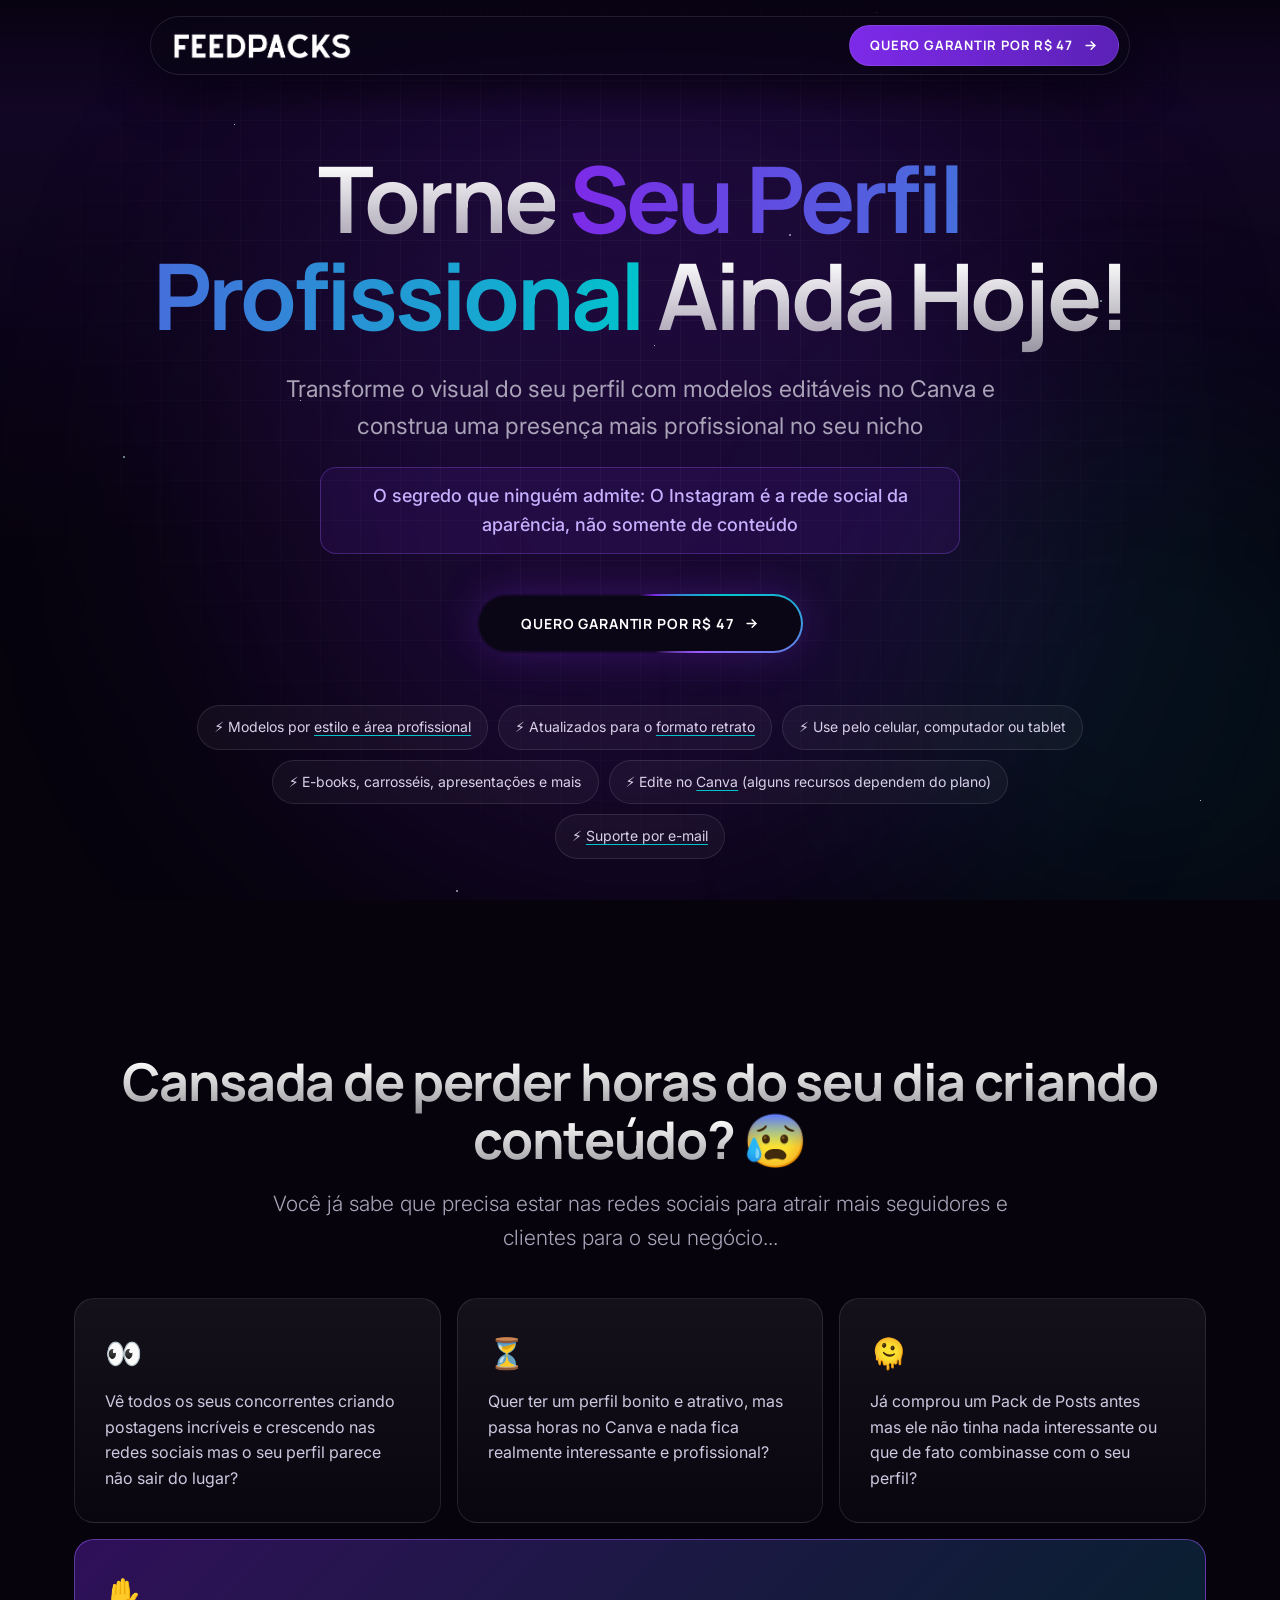
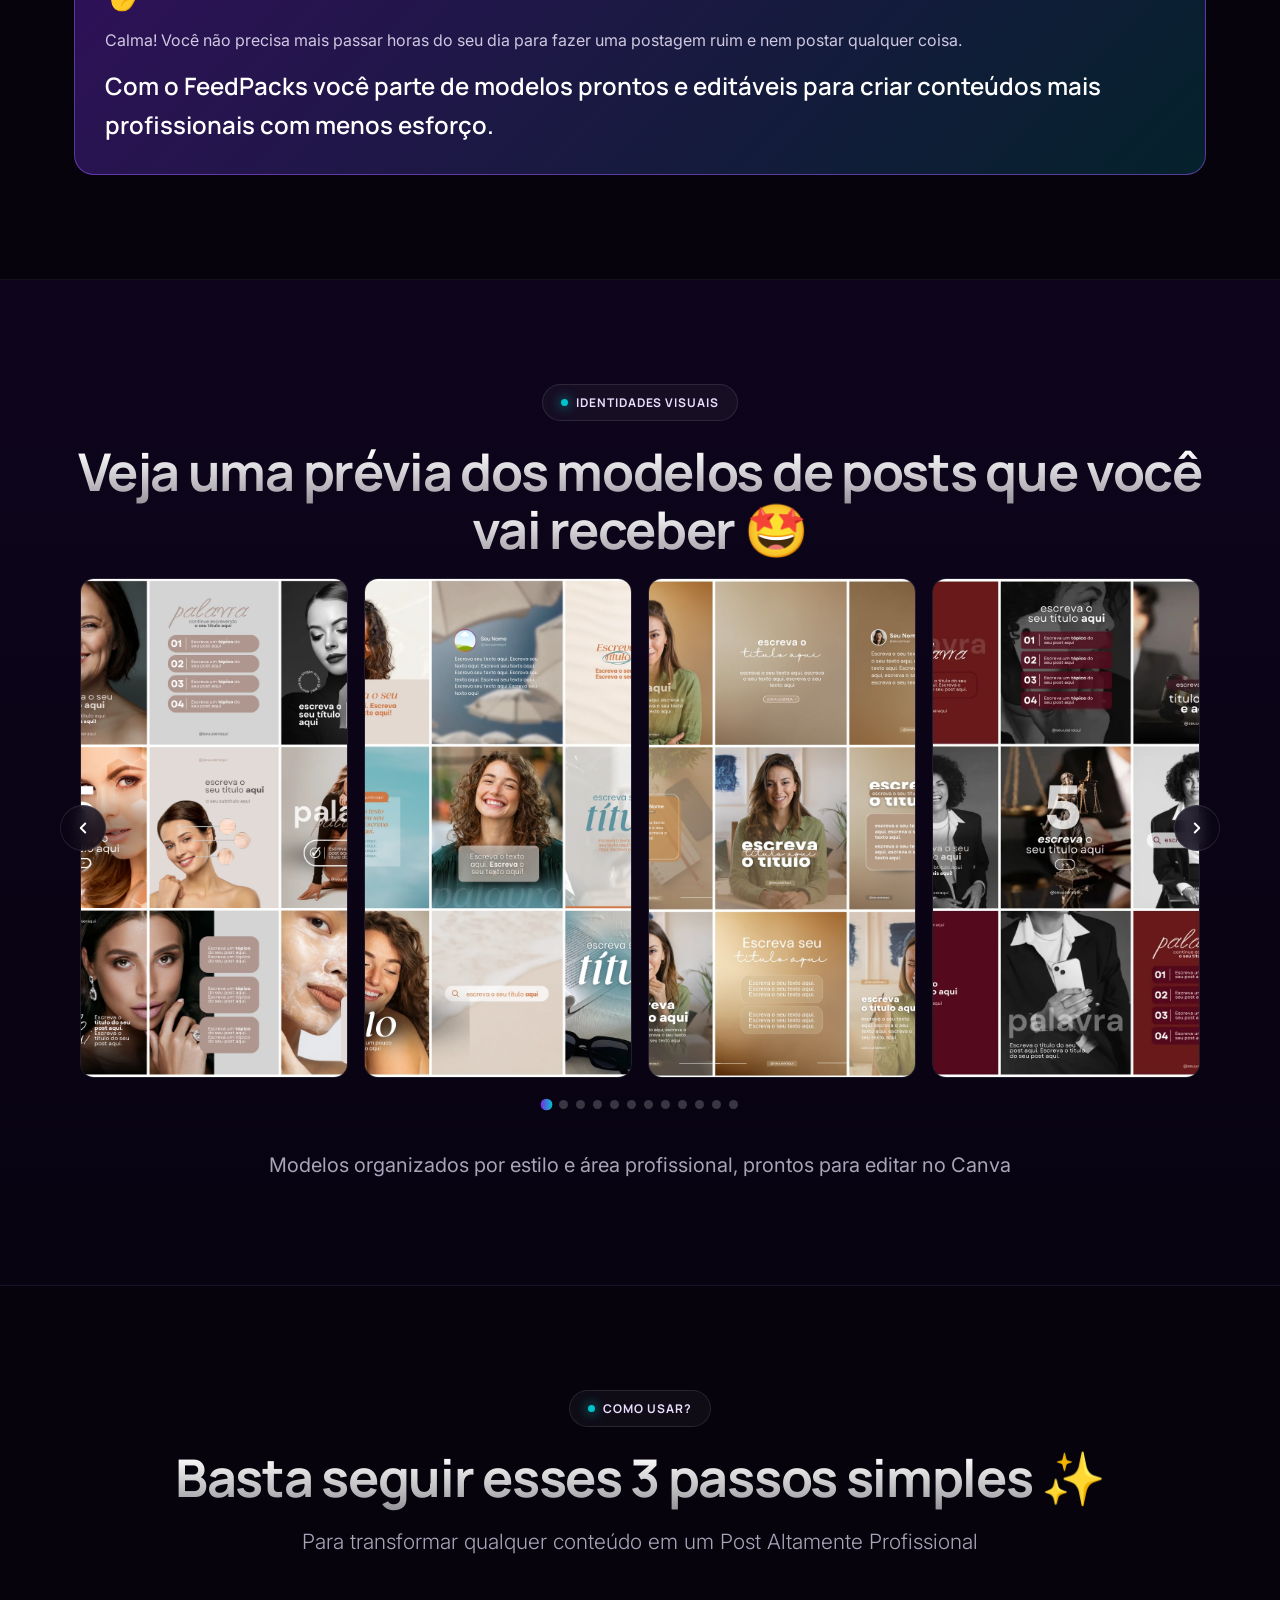
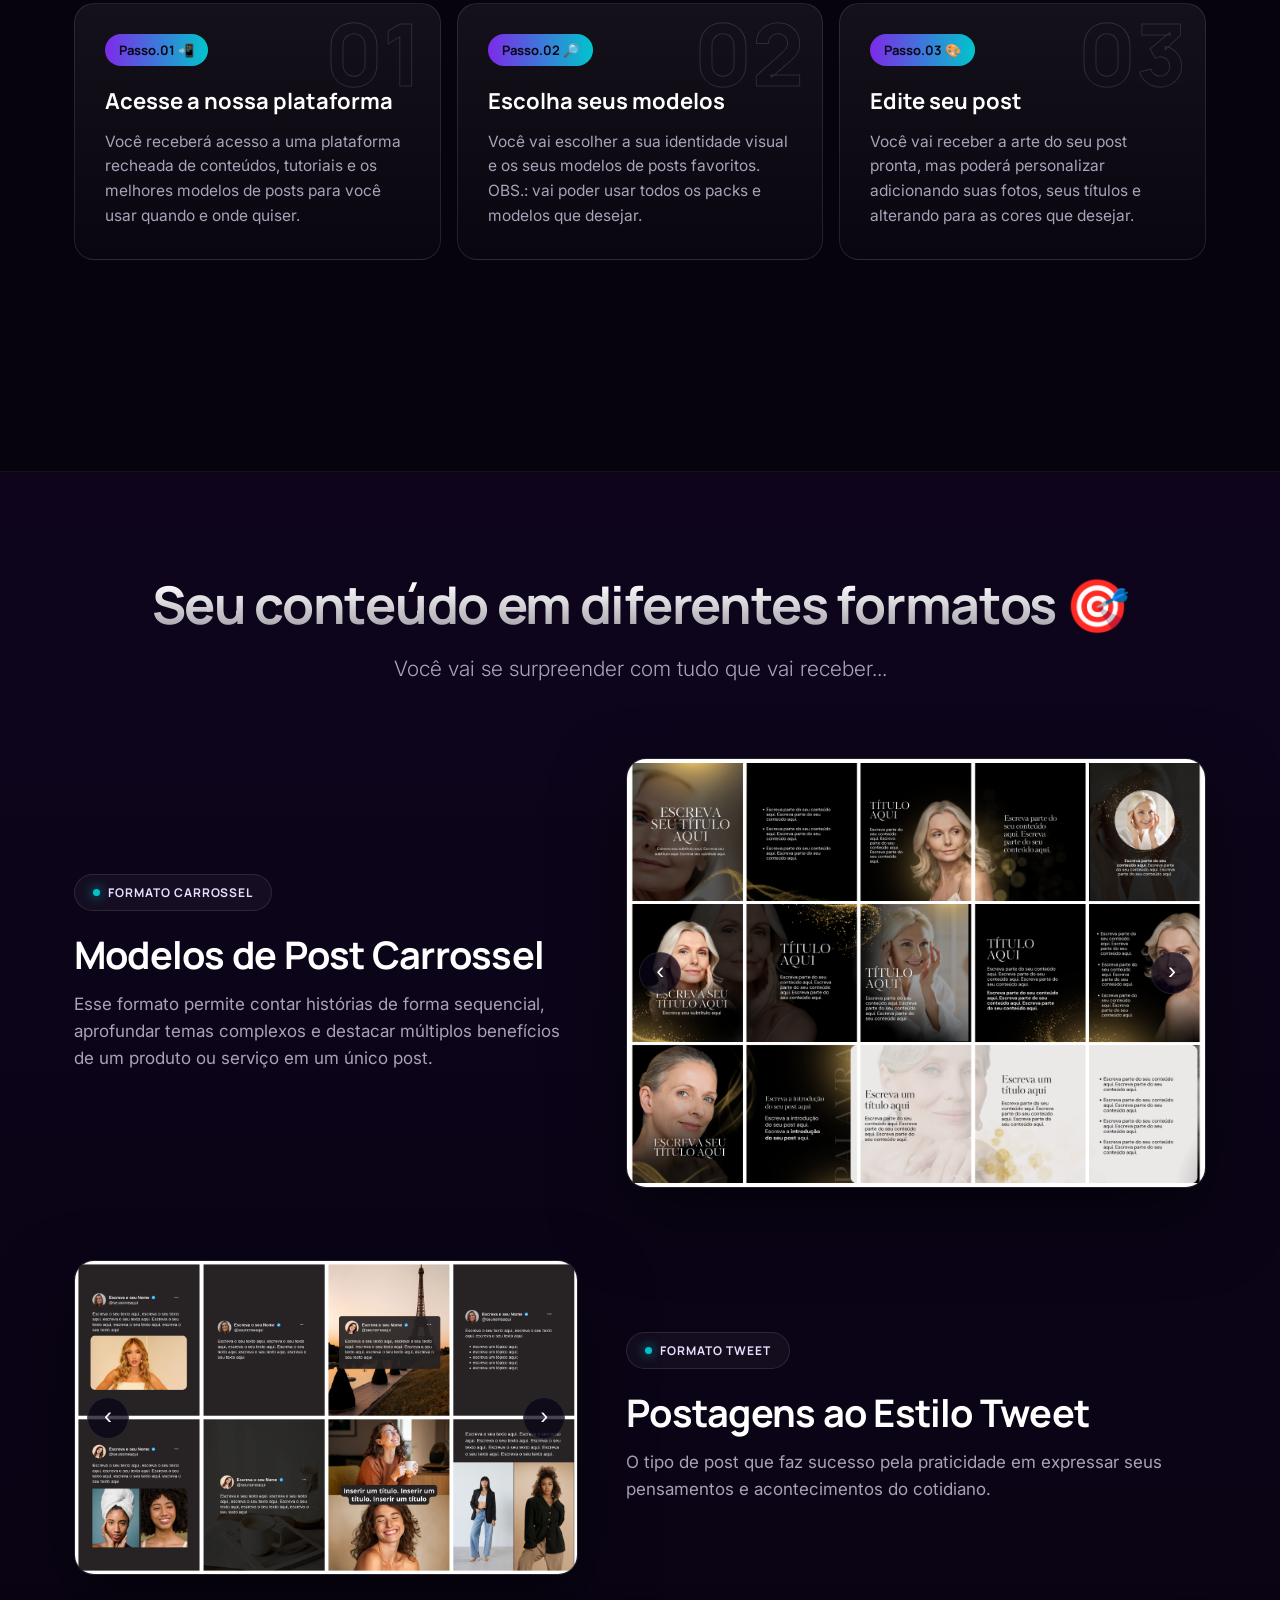
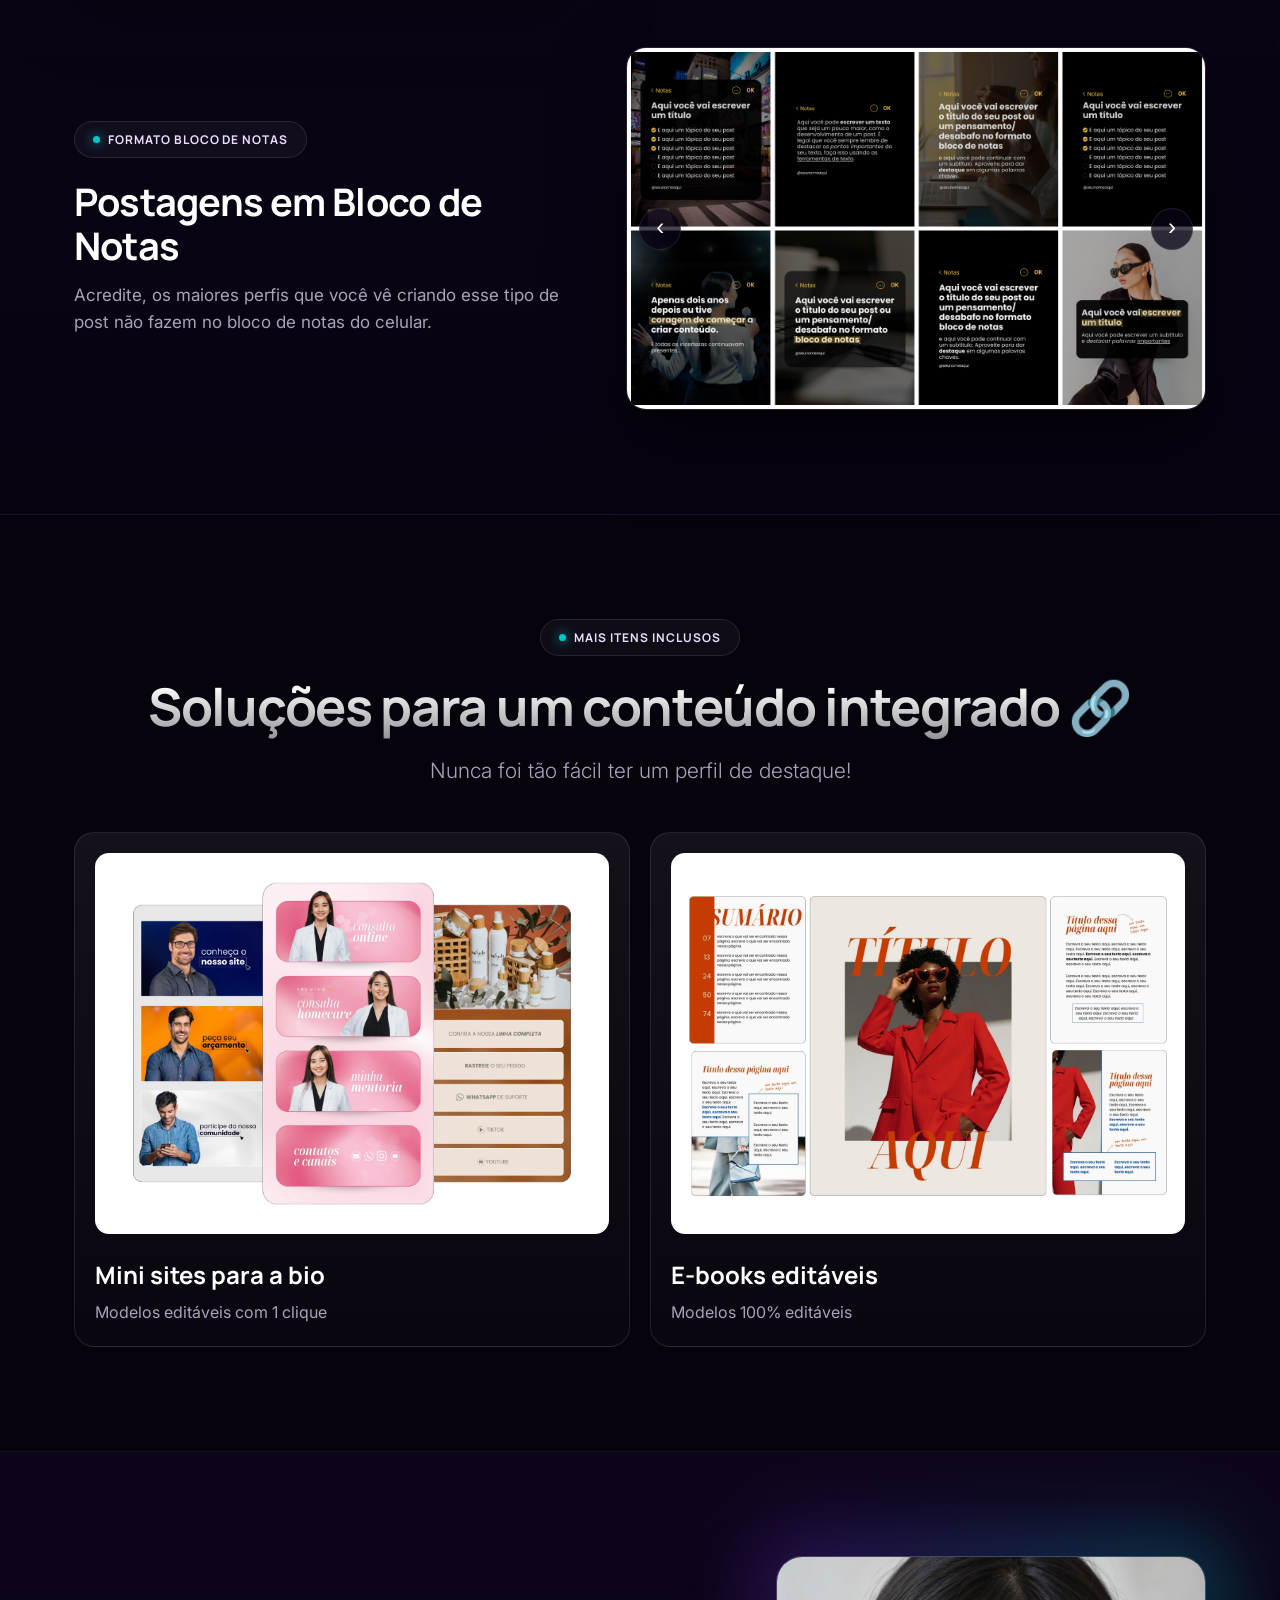
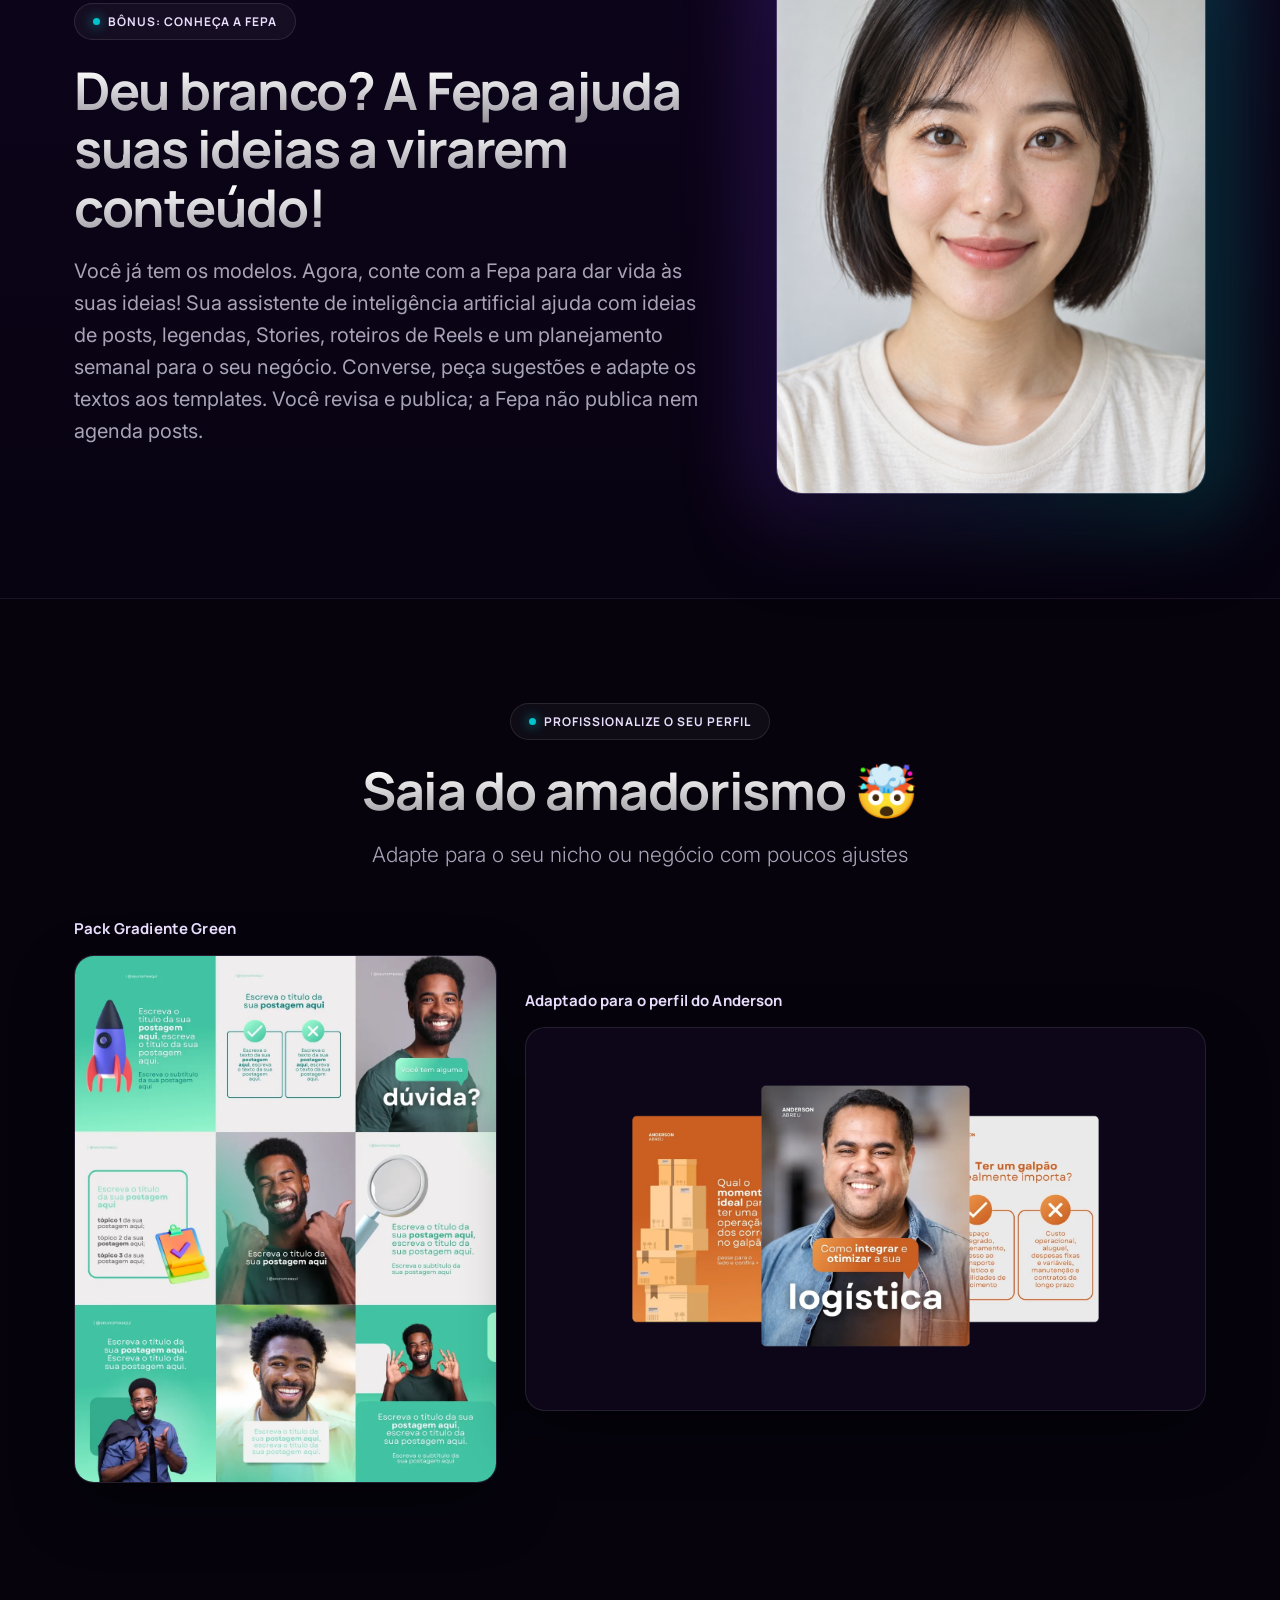
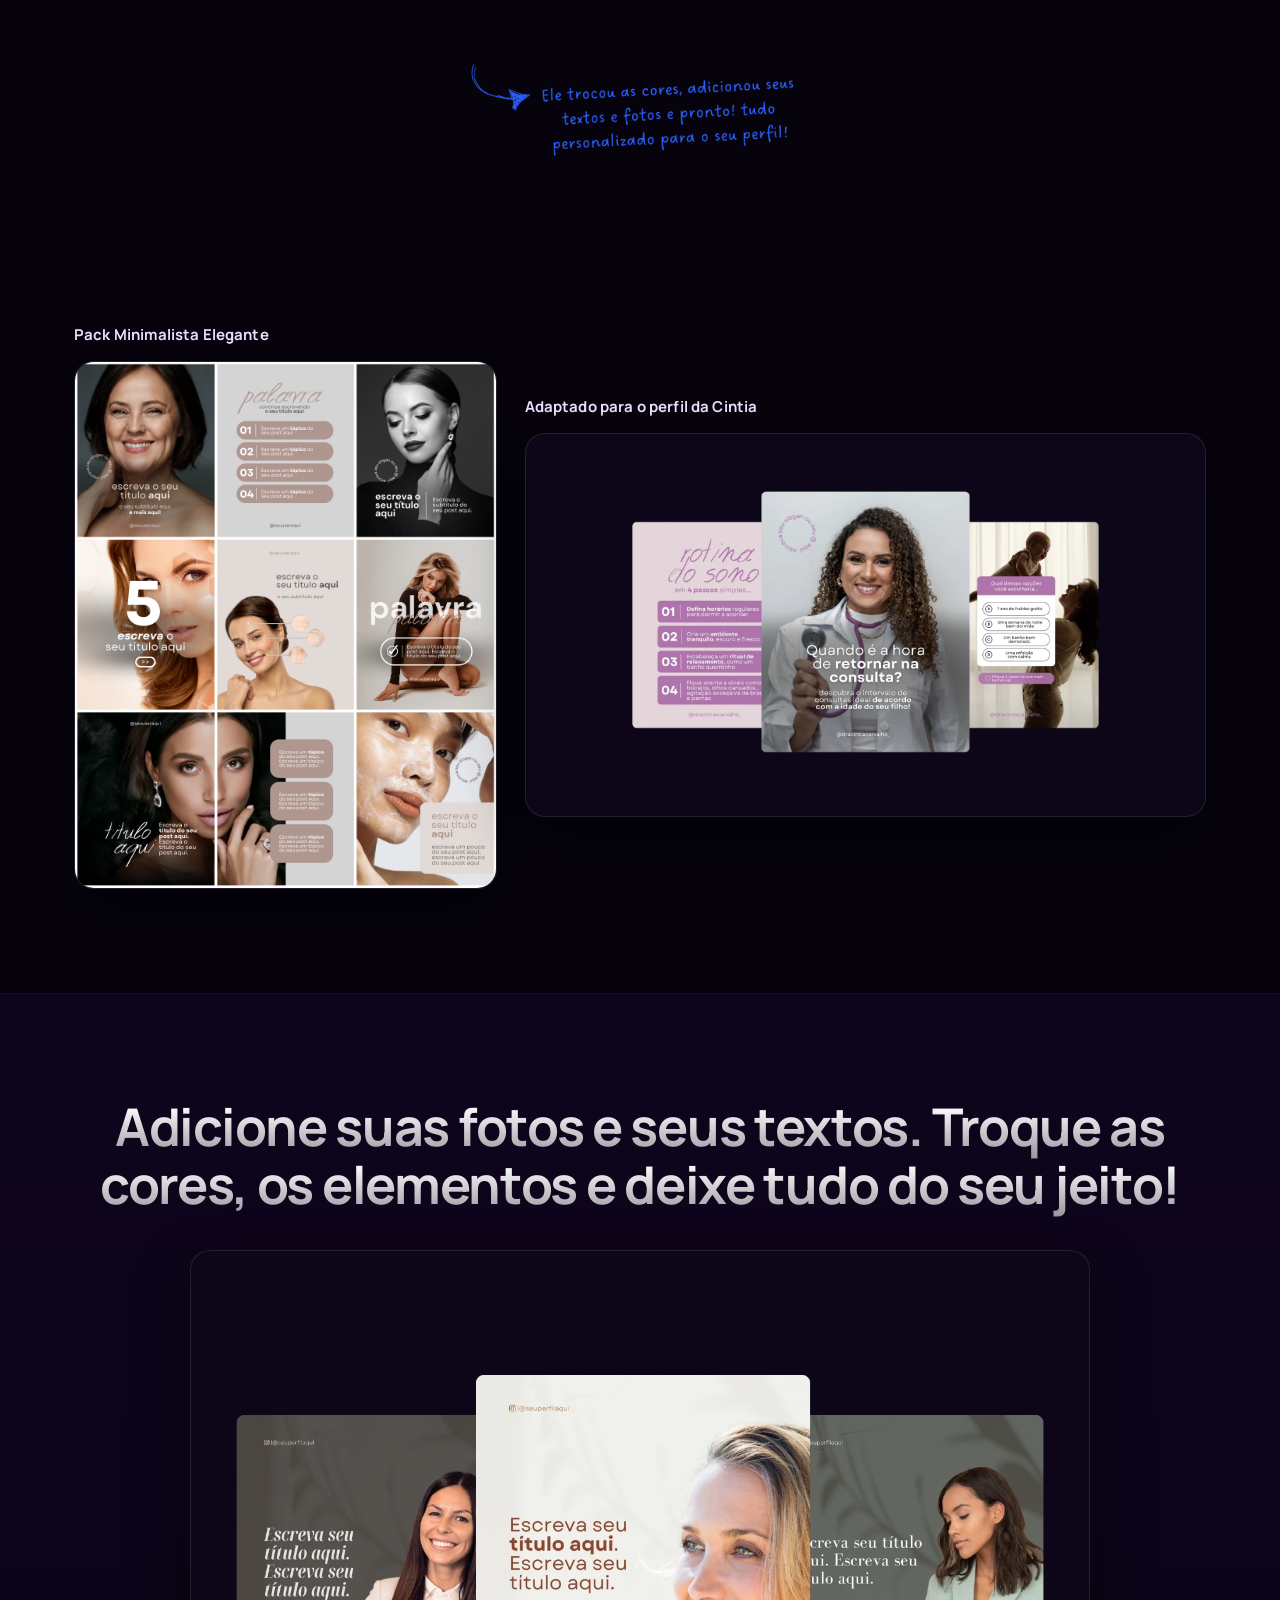
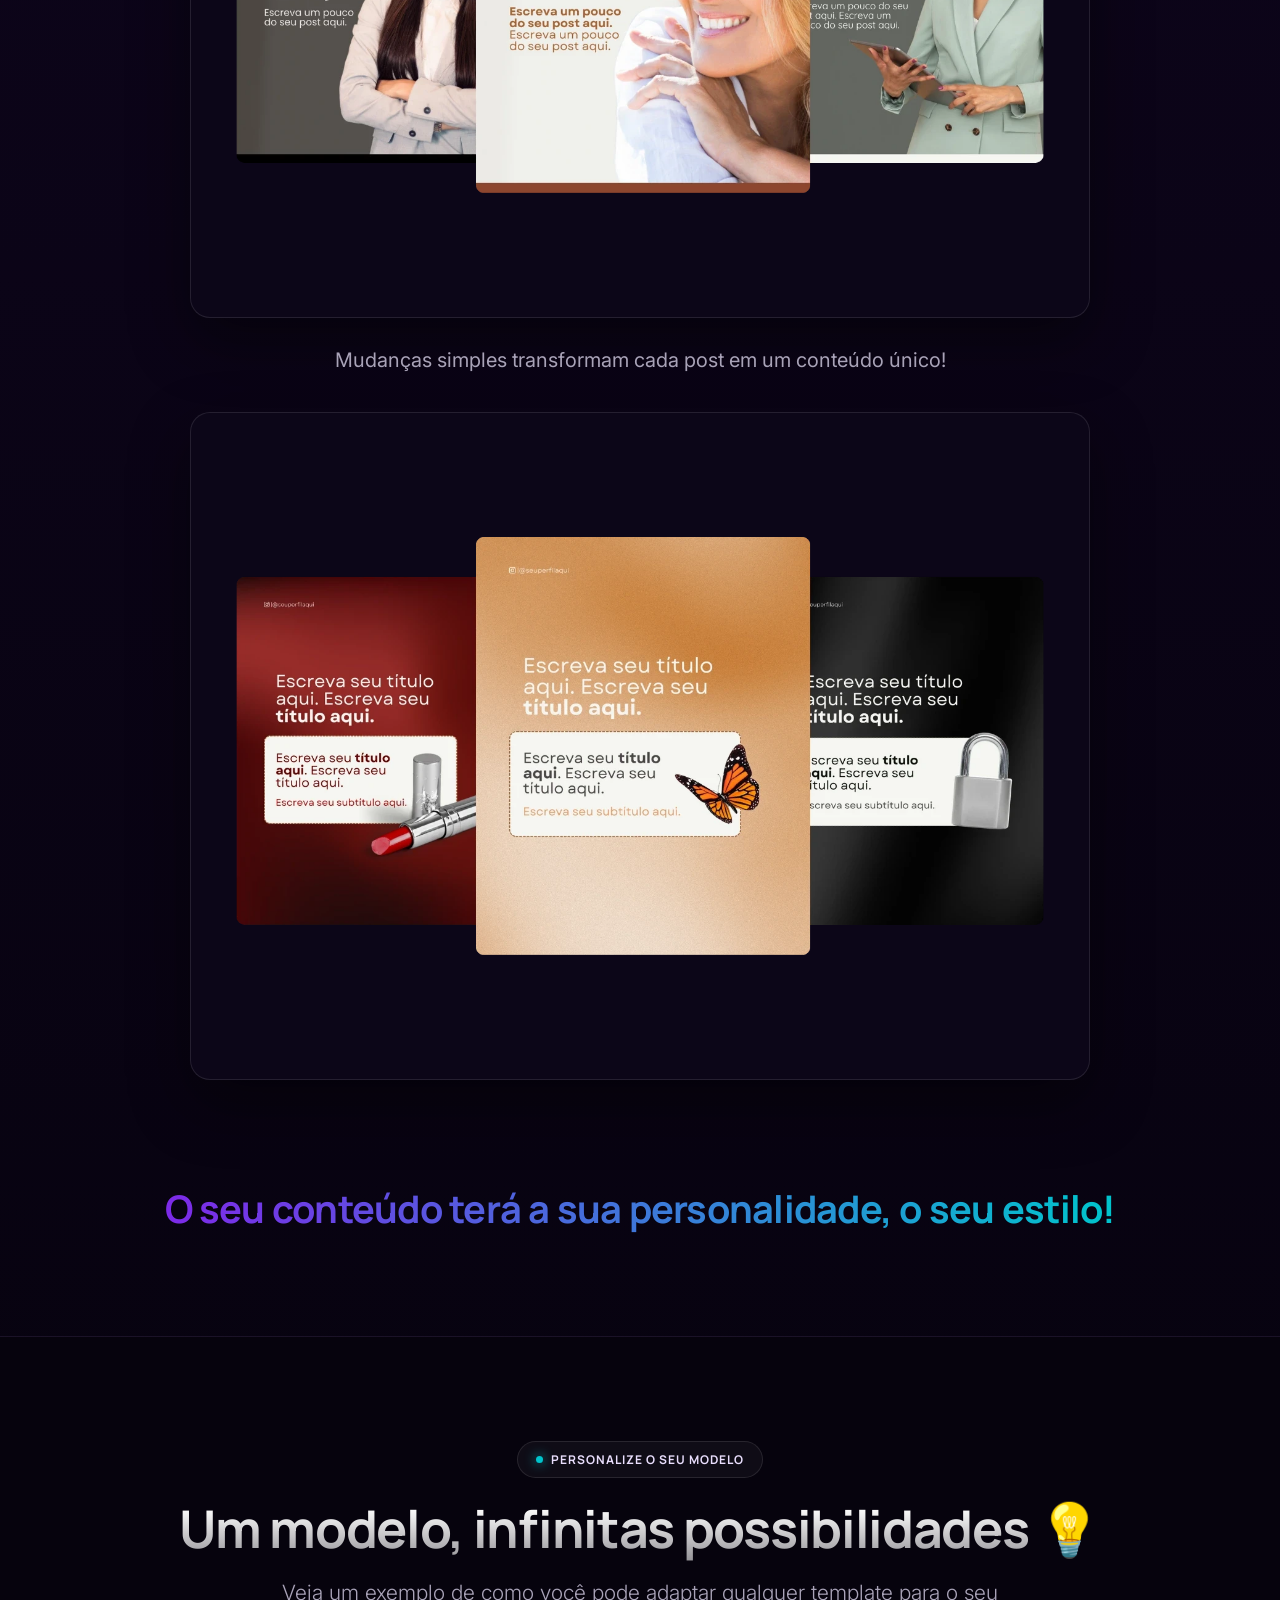
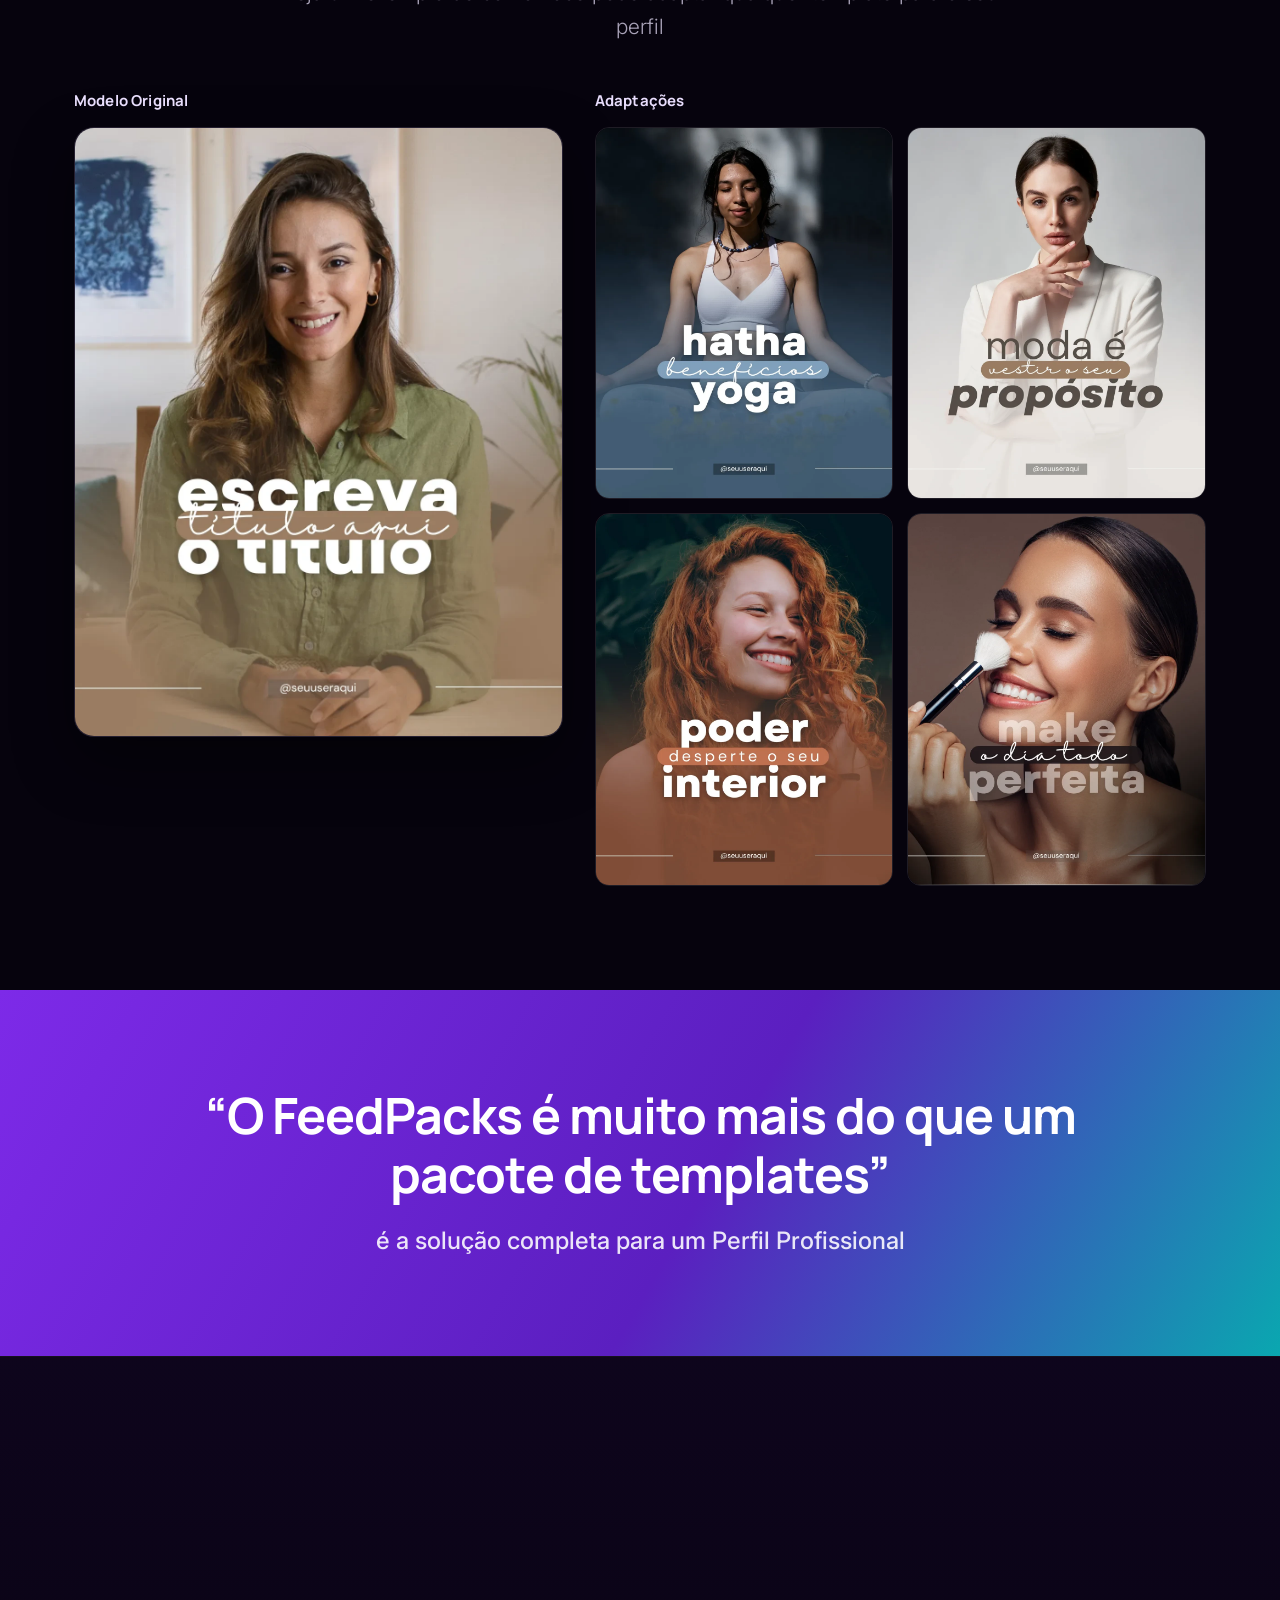
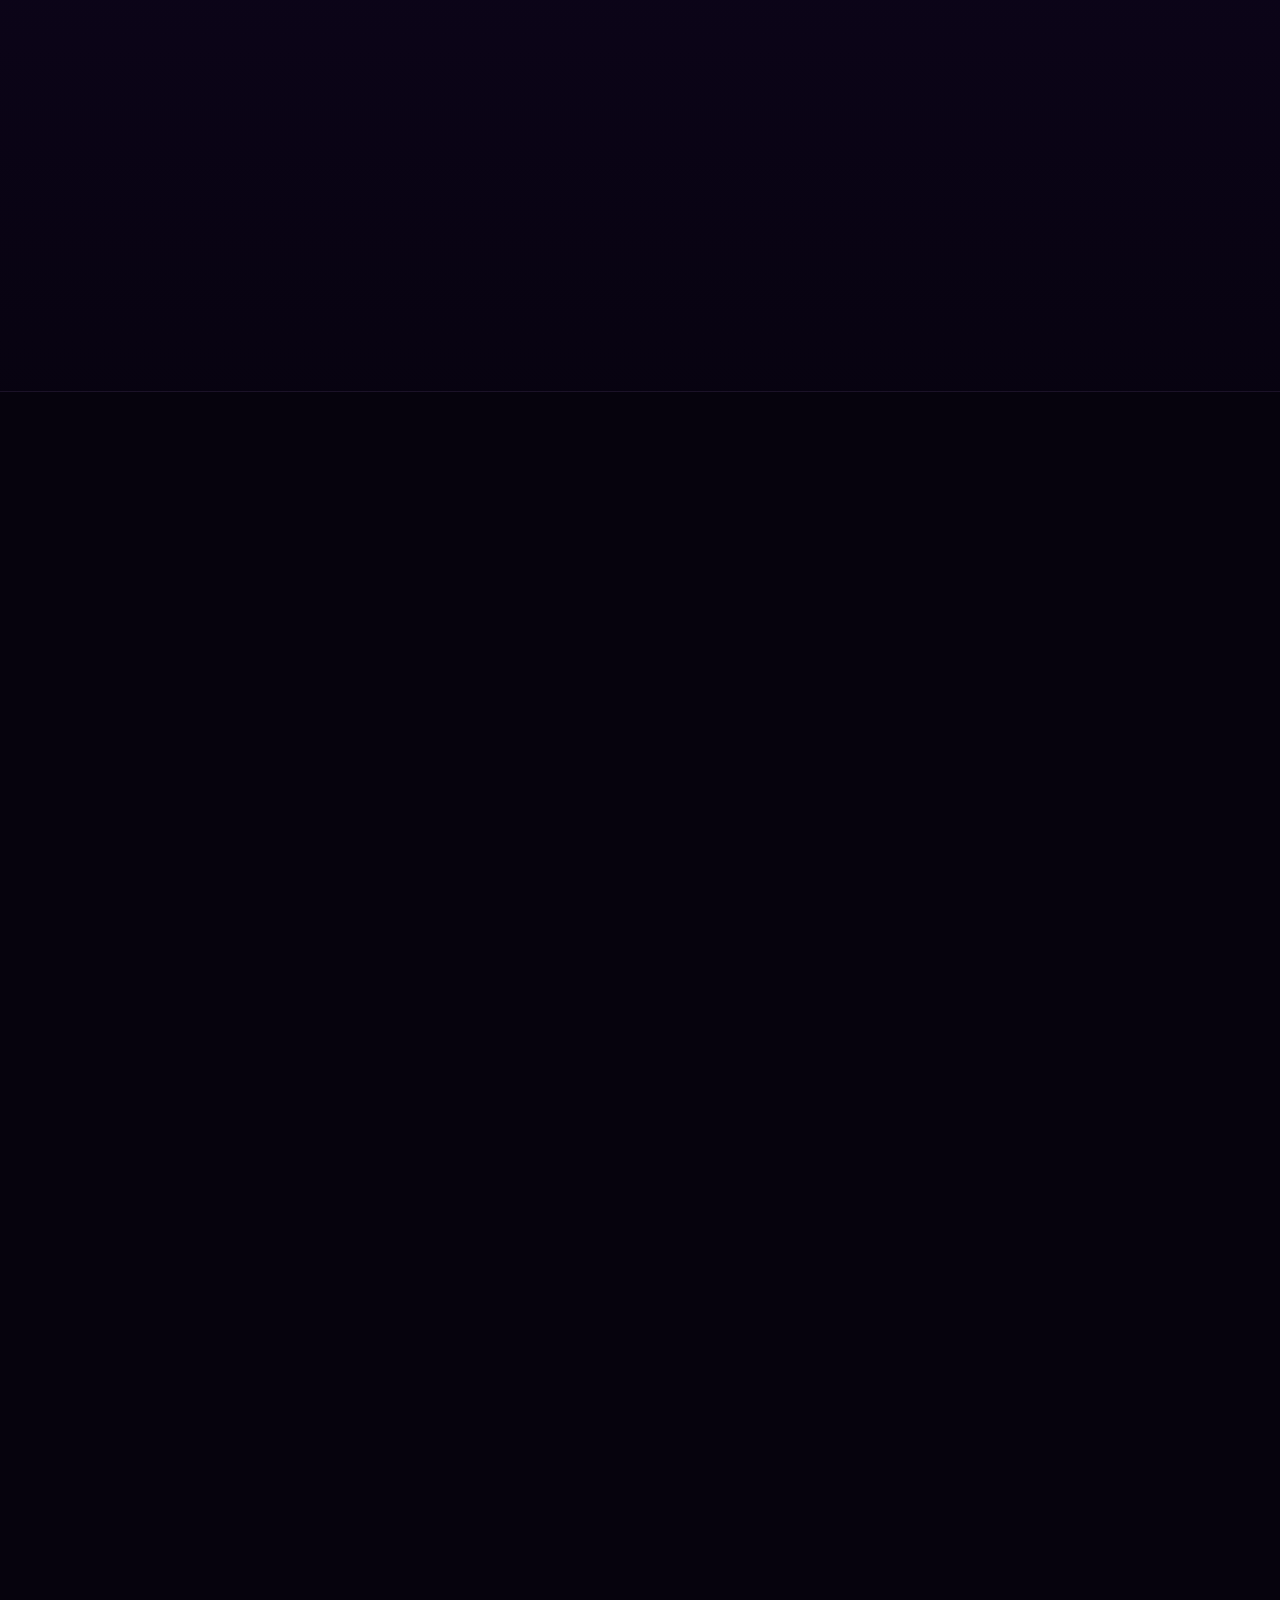
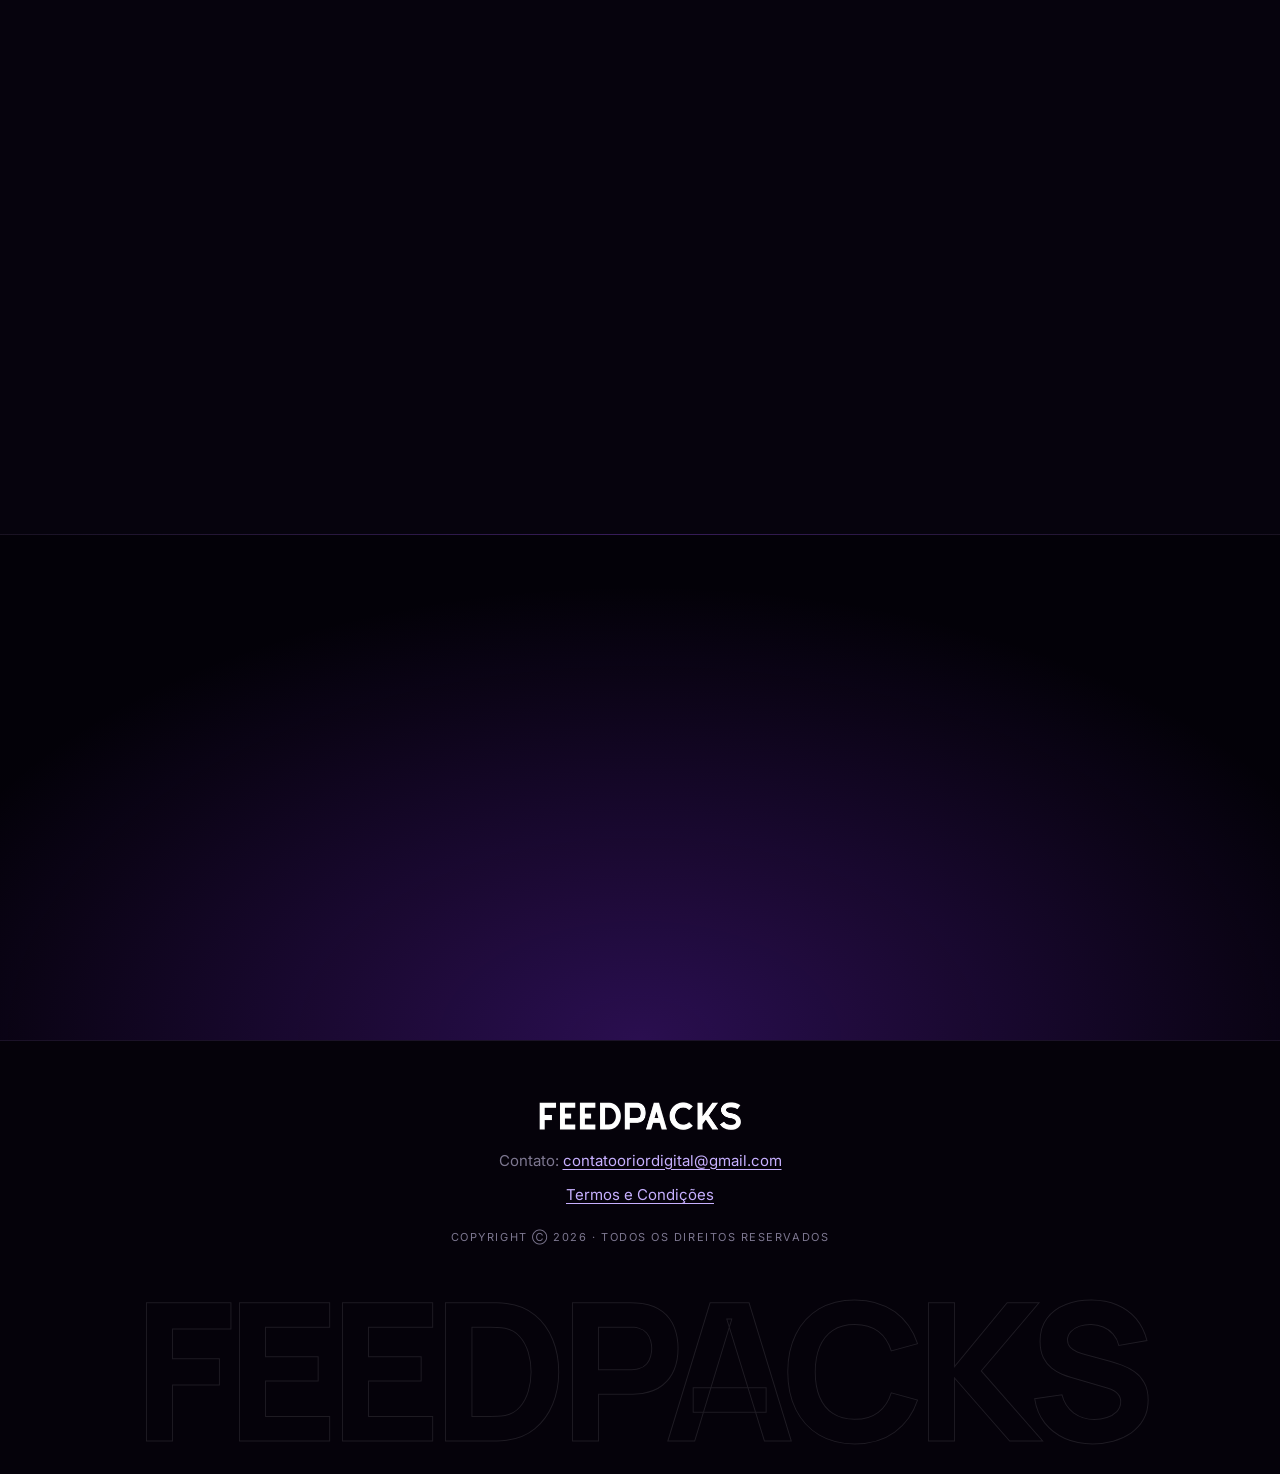
==== v2/index.html @ b0a7451b "Adiciona v2 da pagina de vendas em /v2 (layout violet noir) Co-Authored-By: Claude Sonnet 5.5 <norep" ====
<!DOCTYPE html>
<html lang="pt-BR">
<head>
<meta charset="UTF-8">
<meta name="viewport" content="width=device-width, initial-scale=1">
<title>FeedPacks</title>
<link rel="icon" href="../assets/feedpacks-logo.png">
<link rel="preconnect" href="https://fonts.googleapis.com">
<link rel="preconnect" href="https://fonts.gstatic.com" crossorigin>
<link href="https://fonts.googleapis.com/css2?family=Inter:wght@300;400;500;600&family=Manrope:wght@400;600;700;800&display=swap" rel="stylesheet">
<script>document.documentElement.className+=" js"</script>
<style>:root{--bg:#06030d;--ink:#fff;--mut:#a9a3b8;--mut2:#7d7790;--line:rgba(255,255,255,.1);--card:rgba(255,255,255,.04);--p:#7d2ae8;--p2:#9b5cff;--c:#00c4cc;--grad:linear-gradient(90deg,#7d2ae8,#00c4cc);--r:20px}
*{box-sizing:border-box;margin:0;padding:0}
html{scroll-behavior:smooth;-webkit-text-size-adjust:100%}
body{background:var(--bg);color:var(--ink);font-family:'Inter',system-ui,sans-serif;line-height:1.6;overflow-x:hidden;-webkit-font-smoothing:antialiased}
::selection{background:var(--p);color:#fff}
img{max-width:100%;display:block}
a{color:inherit}
h1,h2,h3,.brand,.eyebrow,.badge,.num,.tag{font-family:'Manrope',sans-serif}
.wrap{max-width:1180px;margin:0 auto;padding:0 24px}
.wrap.narrow{max-width:820px}
.center{text-align:center}

/* fundo */
.bg{position:fixed;inset:0;z-index:0;pointer-events:none;overflow:hidden}
.bg i{position:absolute;display:block}
.bg-grad{inset:0;background:linear-gradient(180deg,#14072b,#06030d 60%)}
.stars{top:0;left:0;width:1px;height:1px;background:transparent;animation:star 60s linear infinite}
.stars.s1{box-shadow:234px 124px #fff,654px 345px #fff,876px 12px #fff,1200px 800px #fff,400px 1500px #fff,1800px 200px #fff,100px 1000px #fff,900px 1900px #fff,500px 600px #fff,1400px 100px #fff,300px 400px #fff,1600px 1200px #fff;opacity:.7}
.stars.s2{width:2px;height:2px;box-shadow:123px 456px #cfe,789px 234px #fff,456px 890px #fff,1100px 300px #cfe,200px 1200px #fff,1500px 500px #fff,600px 1700px #fff,1300px 900px #cfe;animation-duration:90s;opacity:.5}
@keyframes star{to{transform:translateY(-2000px)}}
.glow{border-radius:50%;filter:blur(130px)}
.g1{width:820px;height:820px;left:50%;top:8%;transform:translateX(-50%);background:rgba(125,42,232,.16)}
.g2{width:520px;height:520px;right:-120px;top:48%;background:rgba(0,196,204,.08)}
.grid{inset:0;background-image:linear-gradient(rgba(255,255,255,.03) 1px,transparent 1px),linear-gradient(90deg,rgba(255,255,255,.03) 1px,transparent 1px);background-size:40px 40px;-webkit-mask-image:radial-gradient(circle at 50% 30%,#000 30%,transparent 78%);mask-image:radial-gradient(circle at 50% 30%,#000 30%,transparent 78%)}
main,footer{position:relative;z-index:1}
.top-blur{position:fixed;z-index:40;inset:0 0 auto 0;height:110px;pointer-events:none;background:linear-gradient(to bottom,rgba(6,3,13,.85),transparent)}

/* nav */
.nav-wrap{position:fixed;top:0;left:0;width:100%;z-index:50;padding:16px 16px 0}
.nav{max-width:980px;margin:0 auto;display:flex;align-items:center;justify-content:space-between;gap:12px;background:rgba(10,5,22,.62);-webkit-backdrop-filter:blur(18px);backdrop-filter:blur(18px);border:1px solid var(--line);border-radius:999px;padding:8px 10px 8px 22px;box-shadow:0 20px 50px rgba(0,0,0,.45)}
.brand img{height:26px;width:auto;filter:invert(1);mix-blend-mode:screen}
.nav-btn,.shiny{font:700 13px/1 'Manrope',sans-serif;letter-spacing:.06em;text-transform:uppercase;color:#fff;cursor:pointer;text-decoration:none;display:inline-flex;align-items:center;justify-content:center;gap:10px}
.nav-btn{border:1px solid var(--line);background:linear-gradient(90deg,var(--p),#5b21b6);border-radius:999px;padding:12px 20px;transition:transform .15s,box-shadow .2s}
.nav-btn:hover{box-shadow:0 0 28px rgba(125,42,232,.6)}.nav-btn:active{transform:scale(.97)}
.nav-btn svg,.shiny svg{width:15px;height:15px;transition:transform .2s}
.nav-btn:hover svg,.shiny:hover svg{transform:translateX(3px)}

/* botao com borda girando */
@property --ang{syntax:'<angle>';initial-value:0deg;inherits:false}
@keyframes spin{to{--ang:360deg}}
.shiny{--ang:0deg;position:relative;isolation:isolate;overflow:hidden;padding:20px 42px;border-radius:999px;border:2px solid transparent;background:linear-gradient(#0b0616,#0b0616) padding-box,conic-gradient(from var(--ang),transparent 0%,#7d2ae8 8%,#00c4cc 20%,#9b5cff 32%,transparent 42%,transparent 100%) border-box;animation:spin 2.6s linear infinite;box-shadow:0 0 40px rgba(125,42,232,.28);font-size:14px;transition:box-shadow .2s,transform .15s}
.shiny::before{content:'';position:absolute;inset:0;z-index:-1;background:radial-gradient(circle,#fff .5px,transparent 0);background-size:4px 4px;opacity:.1}
.shiny:hover{box-shadow:0 0 56px rgba(0,196,204,.38)}.shiny:active{transform:scale(.98)}

/* tipografia */
.t-grad{background:linear-gradient(180deg,#fff 20%,rgba(255,255,255,.55));-webkit-background-clip:text;background-clip:text;-webkit-text-fill-color:transparent;color:transparent}
.t-acc{background:var(--grad);-webkit-background-clip:text;background-clip:text;-webkit-text-fill-color:transparent;color:transparent}
.h2{font-size:clamp(30px,4.6vw,52px);font-weight:700;letter-spacing:-.025em;line-height:1.12;margin-bottom:18px}
.sub{font-size:clamp(17px,2vw,21px);color:var(--mut);max-width:760px;margin:0 auto 44px;font-weight:300}
.lead{font-size:clamp(17px,1.9vw,20px);color:var(--mut);max-width:760px}
.center .lead,.lead.center{margin-left:auto;margin-right:auto}
.eyebrow{display:inline-flex;align-items:center;gap:8px;padding:8px 18px;border-radius:999px;background:var(--card);border:1px solid var(--line);color:#e9defd;font-size:12px;font-weight:700;letter-spacing:.08em;text-transform:uppercase;margin-bottom:22px}
.eyebrow::before{content:'';width:7px;height:7px;border-radius:50%;background:var(--c);box-shadow:0 0 12px var(--c)}
.tag{display:inline-block;font-weight:700;font-size:15px;color:#e9defd;margin-bottom:14px;letter-spacing:.01em}

/* secoes */
.sec{padding:104px 0}
.sec.alt{background:linear-gradient(180deg,rgba(125,42,232,.07),rgba(125,42,232,.02));border-block:1px solid rgba(255,255,255,.05)}
.card{border:1px solid var(--line);background:linear-gradient(180deg,rgba(255,255,255,.06),rgba(255,255,255,.015));border-radius:var(--r);padding:30px;transition:border-color .25s,transform .25s}
.card:hover{border-color:rgba(155,92,255,.45)}
.reveal{opacity:1}
.js .reveal{opacity:0;transform:translateY(22px);transition:opacity .8s ease,transform .8s ease}
.js .reveal.in{opacity:1;transform:none}

/* hero */
.hero{min-height:100svh;display:flex;align-items:center;padding:150px 0 90px}
.hero-in{text-align:center}
.hero h1{font-size:clamp(40px,7.4vw,92px);font-weight:700;letter-spacing:-.04em;line-height:1.05;margin-bottom:28px}
.hero .lead{margin:0 auto 22px;font-size:clamp(18px,2.2vw,23px)}
.secret{max-width:640px;margin:0 auto 40px;color:#c7b0ff;font-weight:500;font-size:clamp(15px,1.7vw,18px);padding:14px 22px;border:1px solid rgba(155,92,255,.3);border-radius:16px;background:rgba(125,42,232,.1)}
.chips{list-style:none;display:flex;flex-wrap:wrap;justify-content:center;gap:10px;max-width:900px;margin:52px auto 0}
.chips li{font-size:14px;color:#d9d2ea;border:1px solid var(--line);background:var(--card);border-radius:999px;padding:10px 16px}
.chips u{text-decoration-color:var(--c);text-underline-offset:3px}

/* bento dor */
.bento{display:grid;grid-template-columns:repeat(3,1fr);gap:16px}
.pain .em{font-size:30px;display:block;margin-bottom:12px}
.pain p,.relief p{color:#cfc8e0;font-size:16px}
.relief{grid-column:1/-1;background:linear-gradient(135deg,rgba(125,42,232,.35),rgba(0,196,204,.16));border-color:rgba(155,92,255,.5)}
.relief .em{font-size:30px;display:block;margin-bottom:10px}
.relief .strong{margin-top:14px;color:#fff;font-weight:600;font-size:clamp(18px,2.2vw,24px);font-family:'Manrope',sans-serif}

/* carrossel */
.car{margin:10px 0 40px}
.car-view{position:relative;padding:0 6px}
.car-track{display:flex;gap:16px;overflow-x:auto;scroll-snap-type:x mandatory;scrollbar-width:none;-webkit-overflow-scrolling:touch}
.car-track::-webkit-scrollbar{display:none}
.car-slide{flex:0 0 calc((100% - 48px)/4);scroll-snap-align:start}
.car-slide img{width:100%;aspect-ratio:4/5;object-fit:cover;border-radius:14px;border:1px solid var(--line)}
.car-btn{position:absolute;top:50%;transform:translateY(-50%);width:46px;height:46px;border-radius:50%;border:1px solid var(--line);background:rgba(10,5,22,.8);-webkit-backdrop-filter:blur(8px);backdrop-filter:blur(8px);color:#fff;display:flex;align-items:center;justify-content:center;cursor:pointer;z-index:2;transition:background .2s}
.car-btn:hover{background:var(--p)}
.car-btn svg{width:18px;height:18px}
.car-prev{left:-14px}.car-next{right:-14px}
.car-nav{display:flex;justify-content:center;gap:8px;margin-top:22px;flex-wrap:wrap}
.car-dot{width:9px;height:9px;border-radius:50%;border:0;padding:0;background:rgba(255,255,255,.2);cursor:pointer}
.car-dot.on{background:var(--grad);transform:scale(1.3)}

/* passos */
.steps{display:grid;grid-template-columns:repeat(3,1fr);gap:16px;margin-bottom:48px}
.step{position:relative;overflow:hidden}
.step .num{position:absolute;right:18px;top:6px;font-size:86px;font-weight:800;color:transparent;-webkit-text-stroke:1px rgba(255,255,255,.12);line-height:1}
.badge{display:inline-block;font-size:13px;font-weight:700;color:#0b0616;background:var(--grad);border-radius:999px;padding:6px 14px;margin-bottom:18px}
.step h3{font-size:22px;margin-bottom:10px}
.step p{color:var(--mut);font-size:15.5px}

/* formatos */
.feat{display:grid;grid-template-columns:1fr 1.15fr;gap:48px;align-items:center;margin-top:72px}
.feat.flip .feat-txt{order:2}
.feat h3{font-size:clamp(26px,3.2vw,38px);font-weight:700;letter-spacing:-.02em;margin-bottom:14px;line-height:1.15}
.feat p{color:var(--mut);font-size:17px}
.slider{position:relative;border-radius:var(--r);overflow:hidden;border:1px solid var(--line);background:#0c0618;box-shadow:0 30px 70px rgba(0,0,0,.5)}
.slider img{width:100%;height:auto;transition:opacity .35s}
.s-btn{position:absolute;top:50%;transform:translateY(-50%);width:42px;height:42px;border-radius:50%;border:1px solid var(--line);background:rgba(10,5,22,.75);color:#fff;font-size:24px;line-height:1;cursor:pointer;display:flex;align-items:center;justify-content:center;padding-bottom:3px}
.s-btn:hover{background:var(--p)}
.s-prev{left:12px}.s-next{right:12px}

/* itens inclusos */
.duo{display:grid;grid-template-columns:1fr 1fr;gap:20px}
.media{padding:20px}
.m-img{border-radius:14px;overflow:hidden;background:#0c0618;margin-bottom:22px}
.m-img img{width:100%;height:auto}
.media h3{font-size:24px;margin-bottom:6px}
.media p{color:var(--mut)}

/* fepa */
.fepa{display:grid;grid-template-columns:1.2fr .8fr;gap:56px;align-items:center}
.fepa .lead{margin-top:6px}
.fepa-img{position:relative}
.fepa-img::before{content:'';position:absolute;inset:-18px;border-radius:30px;background:var(--grad);opacity:.35;filter:blur(40px)}
.fepa-img img{position:relative;border-radius:26px;border:1px solid rgba(255,255,255,.18);width:100%;aspect-ratio:4/5;object-fit:cover;box-shadow:0 30px 80px rgba(0,0,0,.55)}

/* profissionalize / personalizacao */
.frame{border-radius:var(--r);overflow:hidden;border:1px solid var(--line);background:#0c0618;box-shadow:0 24px 60px rgba(0,0,0,.45)}
.frame img{width:100%;height:auto}
.pair{display:grid;grid-template-columns:.62fr 1fr;gap:28px;align-items:center}
.note{max-width:760px;margin:6px auto}
.note img{width:100%}
.big{max-width:900px;margin:36px auto 26px}
.punch{font:700 clamp(24px,3.4vw,38px)/1.2 'Manrope',sans-serif;margin-top:48px;letter-spacing:-.02em}
.orig{display:grid;grid-template-columns:1fr 1.25fr;gap:32px;align-items:start}
.adapt{display:grid;grid-template-columns:1fr 1fr;gap:14px}
.adapt img{width:100%;height:auto;border-radius:14px;border:1px solid var(--line)}

/* frase */
.quote{padding:96px 0;background:linear-gradient(120deg,#7d2ae8,#5b1fc0 55%,#0aa7b0);text-align:center;position:relative;z-index:1}
.quote h3{font:700 clamp(26px,4.4vw,50px)/1.18 'Manrope',sans-serif;letter-spacing:-.02em;max-width:900px;margin:0 auto 18px}
.quote p{font-size:clamp(18px,2.2vw,24px);color:rgba(255,255,255,.88);font-weight:500}

/* depoimentos */
.deps{display:grid;grid-template-columns:repeat(3,1fr);gap:20px;align-items:start}
.deps img{width:100%;height:auto;border-radius:18px;border:1px solid var(--line);box-shadow:0 20px 50px rgba(0,0,0,.45)}

/* oferta */
.price-card{position:relative;max-width:980px;margin:0 auto;display:grid;grid-template-columns:1.15fr .85fr;gap:0;border-radius:26px;border:1px solid rgba(155,92,255,.55);background:linear-gradient(180deg,rgba(125,42,232,.16),rgba(10,5,22,.8));box-shadow:0 0 70px rgba(125,42,232,.22);overflow:hidden}
.pc-title{grid-column:1;font-size:clamp(20px,2.2vw,26px);padding:34px 40px 0;font-weight:700}
.list{list-style:none;padding:26px 40px 38px}
.list li{display:flex;gap:14px;align-items:flex-start;color:#e4ddf3;margin-bottom:14px;font-size:16.5px;line-height:1.45}
.list svg,.mini svg{flex:0 0 22px;width:22px;height:22px;color:var(--c);margin-top:1px}
.price{grid-column:2;grid-row:1/3;padding:36px 36px 40px;text-align:center;border-left:1px solid var(--line);background:rgba(0,0,0,.28);display:flex;flex-direction:column;align-items:center;justify-content:center}
.from{font-size:20px;color:var(--mut)}.from s{color:#ff8fa3;text-decoration-thickness:2px}
.now{font:800 clamp(52px,7vw,76px)/1.05 'Manrope',sans-serif;margin:8px 0 26px;background:var(--grad);-webkit-background-clip:text;background-clip:text;-webkit-text-fill-color:transparent;color:transparent;letter-spacing:-.03em}
.price .shiny{padding:18px 26px;font-size:13px;text-align:center;line-height:1.25}
.mini{list-style:none;margin-top:26px;display:flex;flex-direction:column;gap:10px;align-items:flex-start}
.mini li{display:flex;gap:10px;align-items:center;color:#d9d2ea;font-size:15px}

/* faq */
.faq{display:flex;flex-direction:column;gap:12px}
.faq details{border:1px solid var(--line);border-radius:16px;background:var(--card);transition:border-color .2s}
.faq details[open]{border-color:rgba(155,92,255,.55);background:rgba(125,42,232,.08)}
.faq summary{list-style:none;cursor:pointer;display:flex;justify-content:space-between;align-items:center;gap:16px;padding:20px 24px;font-weight:600;font-size:17px}
.faq summary::-webkit-details-marker{display:none}
.faq summary svg{flex:0 0 20px;width:20px;height:20px;color:var(--c);transition:transform .25s}
.faq details[open] summary svg{transform:rotate(45deg)}
.faq details p{padding:0 24px 22px;color:var(--mut);font-size:16px}

/* final */
.final{padding:120px 0;text-align:center;background:radial-gradient(60% 90% at 50% 100%,rgba(125,42,232,.32),transparent),rgba(0,0,0,.35);border-top:1px solid rgba(255,255,255,.06);position:relative;z-index:1}
.final .h2{font-size:clamp(34px,6vw,68px)}

/* rodape */
.foot{border-top:1px solid #1b1228;background:#05020a;padding:60px 0 0;overflow:hidden;text-align:center}
.foot-in p{color:var(--mut2);font-size:15px;margin-top:10px}
.foot-in a{color:#c7b0ff;text-underline-offset:3px}
.brand-f{height:30px;margin:0 auto 18px;filter:invert(1);mix-blend-mode:screen}
.copy{font-size:11px!important;letter-spacing:.14em;text-transform:uppercase;margin-top:22px!important}
.giant{font:800 clamp(60px,15vw,210px)/1 'Manrope',sans-serif;letter-spacing:-.05em;color:transparent;-webkit-text-stroke:1px rgba(255,255,255,.1);margin-top:26px;white-space:nowrap;user-select:none;padding-bottom:10px}

/* responsivo */
@media(max-width:960px){
  .bento,.steps,.deps{grid-template-columns:1fr}
  .feat,.feat.flip,.fepa,.pair,.orig,.duo,.price-card{grid-template-columns:1fr}
  .feat.flip .feat-txt{order:0}
  .feat{gap:26px;margin-top:56px}
  .fepa{gap:40px}.fepa-img{max-width:380px;margin:0 auto}
  .price{grid-column:1;grid-row:auto;border-left:0;border-top:1px solid var(--line)}
  .pair{gap:22px}.pair-a{max-width:340px}
  .deps{max-width:520px;margin:0 auto}
  .car-slide{flex:0 0 calc((100% - 16px)/2)}
}
@media(max-width:640px){
  .sec{padding:72px 0}.wrap{padding:0 20px}
  .nav{padding:7px 8px 7px 16px}.brand img{height:22px}
  .nav-btn{padding:11px 14px;font-size:11px}.nav-btn svg{display:none}
  .hero{padding:120px 0 70px;min-height:0}
  .shiny{padding:18px 26px;font-size:13px}
  .car-slide{flex:0 0 100%}.car-track{gap:0}
  .car-prev{left:8px}.car-next{right:8px}.car-nav{display:none}
  .pc-title{padding:28px 24px 0}.list{padding:22px 24px 30px}.price{padding:30px 24px 34px}
  .step .num{font-size:70px}
}
@media(prefers-reduced-motion:reduce){*{animation:none!important;transition:none!important}.js .reveal{opacity:1;transform:none}}
</style>
<script>/*lp-pixel*/
(function(){var PIXEL_ID='1771306594128256';window.__lpPixel=PIXEL_ID;if(!PIXEL_ID)return;
!function(f,b,e,v,n,t,s){if(f.fbq)return;n=f.fbq=function(){n.callMethod?n.callMethod.apply(n,arguments):n.queue.push(arguments)};if(!f._fbq)f._fbq=n;n.push=n;n.loaded=!0;n.version='2.0';n.queue=[];t=b.createElement(e);t.async=!0;t.src=v;s=b.getElementsByTagName(e)[0];s.parentNode.insertBefore(t,s)}(window,document,'script','https://connect.facebook.net/en_US/fbevents.js');
fbq('init',PIXEL_ID);
function ck(n){var m=document.cookie.match('(?:^|; )'+n+'=([^;]*)');return m?decodeURIComponent(m[1]):''}
function fbc(){var c=ck('_fbc');if(c)return c;var id=new URLSearchParams(location.search).get('fbclid');return id?'fb.1.'+Date.now()+'.'+id:''}
function st(){try{return JSON.parse(localStorage.getItem('lp_utms')||'{}')}catch(e){return{}}}
/* mesmo event_id no pixel e na API de Conversoes: a Meta deduplica */
window.__lpTrack=function(name,wait){var id='lp'+Date.now().toString(36)+Math.random().toString(36).slice(2,10);
 try{fbq('track',name,{},{eventID:id})}catch(e){}
 function send(){var u=st(),d={event_name:name,event_id:id,url:location.href,fbp:ck('_fbp'),fbc:fbc()};['utm_source','utm_medium','utm_campaign','utm_content','utm_term'].forEach(function(k){if(u[k])d[k]=u[k]});
  try{fetch('/api/meta',{method:'POST',headers:{'Content-Type':'application/json'},body:JSON.stringify(d),keepalive:true}).catch(function(){})}catch(e){}}
 if(wait)setTimeout(send,wait);else send()};
__lpTrack('PageView',800)})();
</script>
</head>
<body>
<div class="bg" aria-hidden="true"><i class="bg-grad"></i><i class="stars s1"></i><i class="stars s2"></i><i class="glow g1"></i><i class="glow g2"></i><i class="grid"></i></div>
<div class="top-blur" aria-hidden="true"></div>

<header class="nav-wrap">
  <nav class="nav">
    <a class="brand" href="#topo" aria-label="FeedPacks"><img src="../assets/feedpacks-logo.png" alt="FeedPacks"></a>
    <button type="button" class="nav-btn" data-buy><span>Quero garantir por R$ 47</span><svg viewBox="0 0 24 24" fill="none" stroke="currentColor" stroke-width="2.4" stroke-linecap="round" stroke-linejoin="round" aria-hidden="true"><path d="M5 12h14"></path><path d="m13 6 6 6-6 6"></path></svg></button>
  </nav>
</header>

<main id="topo">
<!-- 1. HERO -->
<section class="hero">
  <div class="wrap hero-in">
    <h1 class="reveal"><span class="t-grad">Torne</span> <span class="t-acc">Seu Perfil Profissional</span> <span class="t-grad">Ainda Hoje!</span></h1>
    <p class="lead reveal">Transforme o visual do seu perfil com modelos editáveis no Canva e construa uma presença mais profissional no seu nicho</p>
    <p class="secret reveal">O segredo que ninguém admite: O Instagram é a rede social da aparência, não somente de conteúdo</p>
    <div class="reveal"><a class="shiny" href="#preco"><span>Quero garantir por R$ 47</span><svg viewBox="0 0 24 24" fill="none" stroke="currentColor" stroke-width="2.4" stroke-linecap="round" stroke-linejoin="round" aria-hidden="true"><path d="M5 12h14"></path><path d="m13 6 6 6-6 6"></path></svg></a></div>
    <ul class="chips reveal">
      <li>⚡ Modelos por <u>estilo e área profissional</u></li>
      <li>⚡ Atualizados para o <u>formato retrato</u></li>
      <li>⚡ Use pelo celular, computador ou tablet</li>
      <li>⚡ E-books, carrosséis, apresentações e mais</li>
      <li>⚡ Edite no <u>Canva</u> (alguns recursos dependem do plano)</li>
      <li>⚡ <u>Suporte por e-mail</u></li>
    </ul>
  </div>
</section>

<!-- 2. DOR -->
<section class="sec">
  <div class="wrap">
    <h2 class="h2 center reveal"><span class="t-grad">Cansada de perder horas do seu dia criando conteúdo?</span> 😰</h2>
    <p class="sub center reveal">Você já sabe que precisa estar nas redes sociais para atrair mais seguidores e clientes para o seu negócio...</p>
    <div class="bento">
      <div class="card pain reveal"><span class="em">👀</span><p>Vê todos os seus concorrentes criando postagens incríveis e crescendo nas redes sociais mas o seu perfil parece não sair do lugar?</p></div>
      <div class="card pain reveal"><span class="em">⏳</span><p>Quer ter um perfil bonito e atrativo, mas passa horas no Canva e nada fica realmente interessante e profissional?</p></div>
      <div class="card pain reveal"><span class="em">🫠</span><p>Já comprou um Pack de Posts antes mas ele não tinha nada interessante ou que de fato combinasse com o seu perfil?</p></div>
      <div class="card relief reveal"><span class="em">✋</span><p>Calma! Você não precisa mais passar horas do seu dia para fazer uma postagem ruim e nem postar qualquer coisa.</p><p class="strong">Com o FeedPacks você parte de modelos prontos e editáveis para criar conteúdos mais profissionais com menos esforço.</p></div>
    </div>
  </div>
</section>

<!-- 3. IDENTIDADES VISUAIS -->
<section class="sec alt">
  <div class="wrap">
    <div class="center reveal"><span class="eyebrow">Identidades visuais</span></div>
    <h2 class="h2 center reveal"><span class="t-grad">Veja uma prévia dos modelos de posts que você vai receber</span> 🤩</h2>
    <div class="car reveal" id="car">
      <div class="car-view"><div class="car-track"><div class="car-slide"><img src="../assets/edyphemspqljhibvbrnt/storage/v1/object/public/hubzek-media-library/f5cd2f5e-c86b-4883-a4e1-63c032397491/imported-1792857593159-8lz497kk05f.webp" alt="Modelo 1" loading="lazy" width="400" height="500"></div><div class="car-slide"><img src="../assets/edyphemspqljhibvbrnt/storage/v1/object/public/hubzek-media-library/f5cd2f5e-c86b-4883-a4e1-63c032397491/imported-1792857590621-s1in8umgv1a.webp" alt="Modelo 2" loading="lazy" width="400" height="500"></div><div class="car-slide"><img src="../assets/edyphemspqljhibvbrnt/storage/v1/object/public/hubzek-media-library/f5cd2f5e-c86b-4883-a4e1-63c032397491/imported-1792857578053-amzeessassm.webp" alt="Modelo 3" loading="lazy" width="400" height="500"></div><div class="car-slide"><img src="../assets/edyphemspqljhibvbrnt/storage/v1/object/public/hubzek-media-library/f5cd2f5e-c86b-4883-a4e1-63c032397491/imported-1792857594372-h2m17st3m7e.webp" alt="Modelo 4" loading="lazy" width="400" height="500"></div><div class="car-slide"><img src="../assets/edyphemspqljhibvbrnt/storage/v1/object/public/hubzek-media-library/f5cd2f5e-c86b-4883-a4e1-63c032397491/imported-1792857580570-m7pcg8yn57.webp" alt="Modelo 5" loading="lazy" width="400" height="500"></div><div class="car-slide"><img src="../assets/edyphemspqljhibvbrnt/storage/v1/object/public/hubzek-media-library/f5cd2f5e-c86b-4883-a4e1-63c032397491/imported-1792857596373-ofp0qxct3zi.webp" alt="Modelo 6" loading="lazy" width="400" height="500"></div><div class="car-slide"><img src="../assets/edyphemspqljhibvbrnt/storage/v1/object/public/hubzek-media-library/f5cd2f5e-c86b-4883-a4e1-63c032397491/imported-1792857588988-3ghtjv4r2kn.webp" alt="Modelo 7" loading="lazy" width="400" height="500"></div><div class="car-slide"><img src="../assets/edyphemspqljhibvbrnt/storage/v1/object/public/hubzek-media-library/f5cd2f5e-c86b-4883-a4e1-63c032397491/imported-1792857596807-cnisemzf256.webp" alt="Modelo 8" loading="lazy" width="400" height="500"></div><div class="car-slide"><img src="../assets/edyphemspqljhibvbrnt/storage/v1/object/public/hubzek-media-library/f5cd2f5e-c86b-4883-a4e1-63c032397491/imported-1792857589406-zz87y6kq82c.webp" alt="Modelo 9" loading="lazy" width="400" height="500"></div><div class="car-slide"><img src="../assets/edyphemspqljhibvbrnt/storage/v1/object/public/hubzek-media-library/f5cd2f5e-c86b-4883-a4e1-63c032397491/imported-1792857589794-ccqzuak7d.webp" alt="Modelo 10" loading="lazy" width="400" height="500"></div><div class="car-slide"><img src="../assets/edyphemspqljhibvbrnt/storage/v1/object/public/hubzek-media-library/f5cd2f5e-c86b-4883-a4e1-63c032397491/imported-1792857581004-ifr0gn11cqd.webp" alt="Modelo 11" loading="lazy" width="400" height="500"></div><div class="car-slide"><img src="../assets/edyphemspqljhibvbrnt/storage/v1/object/public/hubzek-media-library/f5cd2f5e-c86b-4883-a4e1-63c032397491/imported-1792857590244-l6eyajtqxnn.webp" alt="Modelo 12" loading="lazy" width="400" height="500"></div><div class="car-slide"><img src="../assets/edyphemspqljhibvbrnt/storage/v1/object/public/hubzek-media-library/f5cd2f5e-c86b-4883-a4e1-63c032397491/imported-1792857594751-91o6nz9zsyk.webp" alt="Modelo 13" loading="lazy" width="400" height="500"></div><div class="car-slide"><img src="../assets/edyphemspqljhibvbrnt/storage/v1/object/public/hubzek-media-library/f5cd2f5e-c86b-4883-a4e1-63c032397491/imported-1792857598047-c7ffo13fql7.webp" alt="Modelo 14" loading="lazy" width="400" height="500"></div><div class="car-slide"><img src="../assets/edyphemspqljhibvbrnt/storage/v1/object/public/hubzek-media-library/f5cd2f5e-c86b-4883-a4e1-63c032397491/imported-1792857579727-6rb6endej7q.webp" alt="Modelo 15" loading="lazy" width="400" height="500"></div><div class="car-slide"><img src="../assets/edyphemspqljhibvbrnt/storage/v1/object/public/hubzek-media-library/f5cd2f5e-c86b-4883-a4e1-63c032397491/imported-1792857585502-i8kad0trvq.webp" alt="Modelo 16" loading="lazy" width="400" height="500"></div><div class="car-slide"><img src="../assets/edyphemspqljhibvbrnt/storage/v1/object/public/hubzek-media-library/f5cd2f5e-c86b-4883-a4e1-63c032397491/imported-1792857580155-68y06hzaxn7.webp" alt="Modelo 17" loading="lazy" width="400" height="500"></div><div class="car-slide"><img src="../assets/edyphemspqljhibvbrnt/storage/v1/object/public/hubzek-media-library/f5cd2f5e-c86b-4883-a4e1-63c032397491/imported-1792857587714-21g95s5zwr2j.webp" alt="Modelo 18" loading="lazy" width="400" height="500"></div><div class="car-slide"><img src="../assets/edyphemspqljhibvbrnt/storage/v1/object/public/hubzek-media-library/f5cd2f5e-c86b-4883-a4e1-63c032397491/imported-1792857585003-md0zddj5r8.webp" alt="Modelo 19" loading="lazy" width="400" height="500"></div><div class="car-slide"><img src="../assets/edyphemspqljhibvbrnt/storage/v1/object/public/hubzek-media-library/f5cd2f5e-c86b-4883-a4e1-63c032397491/imported-1792857595948-8mujx73dmn8.webp" alt="Modelo 20" loading="lazy" width="400" height="500"></div><div class="car-slide"><img src="../assets/edyphemspqljhibvbrnt/storage/v1/object/public/hubzek-media-library/f5cd2f5e-c86b-4883-a4e1-63c032397491/imported-1792857586836-gl4gv0skkxs.webp" alt="Modelo 21" loading="lazy" width="400" height="500"></div><div class="car-slide"><img src="../assets/edyphemspqljhibvbrnt/storage/v1/object/public/hubzek-media-library/f5cd2f5e-c86b-4883-a4e1-63c032397491/imported-1792857587260-ii853s7p57.webp" alt="Modelo 22" loading="lazy" width="400" height="500"></div><div class="car-slide"><img src="../assets/edyphemspqljhibvbrnt/storage/v1/object/public/hubzek-media-library/f5cd2f5e-c86b-4883-a4e1-63c032397491/imported-1792857588580-ime2op9nu4f.webp" alt="Modelo 23" loading="lazy" width="400" height="500"></div><div class="car-slide"><img src="../assets/edyphemspqljhibvbrnt/storage/v1/object/public/hubzek-media-library/f5cd2f5e-c86b-4883-a4e1-63c032397491/imported-1792857578473-swrol8qsie.webp" alt="Modelo 24" loading="lazy" width="400" height="500"></div><div class="car-slide"><img src="../assets/edyphemspqljhibvbrnt/storage/v1/object/public/hubzek-media-library/f5cd2f5e-c86b-4883-a4e1-63c032397491/imported-1792857578837-78kp14lg756.webp" alt="Modelo 25" loading="lazy" width="400" height="500"></div><div class="car-slide"><img src="../assets/edyphemspqljhibvbrnt/storage/v1/object/public/hubzek-media-library/f5cd2f5e-c86b-4883-a4e1-63c032397491/imported-1792857585907-yplyrssdo6.webp" alt="Modelo 26" loading="lazy" width="400" height="500"></div><div class="car-slide"><img src="../assets/edyphemspqljhibvbrnt/storage/v1/object/public/hubzek-media-library/f5cd2f5e-c86b-4883-a4e1-63c032397491/imported-1792857586298-niqzhasdba.webp" alt="Modelo 27" loading="lazy" width="400" height="500"></div><div class="car-slide"><img src="../assets/edyphemspqljhibvbrnt/storage/v1/object/public/hubzek-media-library/f5cd2f5e-c86b-4883-a4e1-63c032397491/imported-1792857597199-t3yv3alagmr.webp" alt="Modelo 28" loading="lazy" width="400" height="500"></div><div class="car-slide"><img src="../assets/edyphemspqljhibvbrnt/storage/v1/object/public/hubzek-media-library/f5cd2f5e-c86b-4883-a4e1-63c032397491/imported-1792857577435-tgqln4crm8f.webp" alt="Modelo 29" loading="lazy" width="400" height="500"></div><div class="car-slide"><img src="../assets/edyphemspqljhibvbrnt/storage/v1/object/public/hubzek-media-library/f5cd2f5e-c86b-4883-a4e1-63c032397491/imported-1792857581712-l53xn3vyjof.webp" alt="Modelo 30" loading="lazy" width="400" height="500"></div><div class="car-slide"><img src="../assets/edyphemspqljhibvbrnt/storage/v1/object/public/hubzek-media-library/f5cd2f5e-c86b-4883-a4e1-63c032397491/imported-1792857582179-u0k4fmctu7.webp" alt="Modelo 31" loading="lazy" width="400" height="500"></div><div class="car-slide"><img src="../assets/edyphemspqljhibvbrnt/storage/v1/object/public/hubzek-media-library/f5cd2f5e-c86b-4883-a4e1-63c032397491/imported-1792857591899-g3hiep148ks.webp" alt="Modelo 32" loading="lazy" width="400" height="500"></div><div class="car-slide"><img src="../assets/edyphemspqljhibvbrnt/storage/v1/object/public/hubzek-media-library/f5cd2f5e-c86b-4883-a4e1-63c032397491/imported-1792857579324-r34x8f3mutf.webp" alt="Modelo 33" loading="lazy" width="400" height="500"></div><div class="car-slide"><img src="../assets/edyphemspqljhibvbrnt/storage/v1/object/public/hubzek-media-library/f5cd2f5e-c86b-4883-a4e1-63c032397491/imported-1792857591163-hlg2rfd90ac.webp" alt="Modelo 34" loading="lazy" width="400" height="500"></div><div class="car-slide"><img src="../assets/edyphemspqljhibvbrnt/storage/v1/object/public/hubzek-media-library/f5cd2f5e-c86b-4883-a4e1-63c032397491/imported-1792857597593-66ugvxhju1p.webp" alt="Modelo 35" loading="lazy" width="400" height="500"></div><div class="car-slide"><img src="../assets/edyphemspqljhibvbrnt/storage/v1/object/public/hubzek-media-library/f5cd2f5e-c86b-4883-a4e1-63c032397491/imported-1792857592339-h1v0e2miowr.webp" alt="Modelo 36" loading="lazy" width="400" height="500"></div><div class="car-slide"><img src="../assets/edyphemspqljhibvbrnt/storage/v1/object/public/hubzek-media-library/f5cd2f5e-c86b-4883-a4e1-63c032397491/imported-1792857583165-ni70733zxdr.webp" alt="Modelo 37" loading="lazy" width="400" height="500"></div><div class="car-slide"><img src="../assets/edyphemspqljhibvbrnt/storage/v1/object/public/hubzek-media-library/f5cd2f5e-c86b-4883-a4e1-63c032397491/imported-1792857582642-068kkisc6upe.webp" alt="Modelo 38" loading="lazy" width="400" height="500"></div><div class="car-slide"><img src="../assets/edyphemspqljhibvbrnt/storage/v1/object/public/hubzek-media-library/f5cd2f5e-c86b-4883-a4e1-63c032397491/imported-1792857583661-0fgwc9yu10o9.webp" alt="Modelo 39" loading="lazy" width="400" height="500"></div><div class="car-slide"><img src="../assets/edyphemspqljhibvbrnt/storage/v1/object/public/hubzek-media-library/f5cd2f5e-c86b-4883-a4e1-63c032397491/imported-1792857576965-fefinannr3s.webp" alt="Modelo 40" loading="lazy" width="400" height="500"></div><div class="car-slide"><img src="../assets/edyphemspqljhibvbrnt/storage/v1/object/public/hubzek-media-library/f5cd2f5e-c86b-4883-a4e1-63c032397491/imported-1792857595139-agx0u9nmkav.webp" alt="Modelo 41" loading="lazy" width="400" height="500"></div><div class="car-slide"><img src="../assets/edyphemspqljhibvbrnt/storage/v1/object/public/hubzek-media-library/f5cd2f5e-c86b-4883-a4e1-63c032397491/imported-1792857593569-9whuhs62jn9.webp" alt="Modelo 42" loading="lazy" width="400" height="500"></div><div class="car-slide"><img src="../assets/edyphemspqljhibvbrnt/storage/v1/object/public/hubzek-media-library/f5cd2f5e-c86b-4883-a4e1-63c032397491/imported-1792857588163-9c6m666qm0f.webp" alt="Modelo 43" loading="lazy" width="400" height="500"></div><div class="car-slide"><img src="../assets/edyphemspqljhibvbrnt/storage/v1/object/public/hubzek-media-library/f5cd2f5e-c86b-4883-a4e1-63c032397491/imported-1792857593994-5ab1g84iw2o.webp" alt="Modelo 44" loading="lazy" width="400" height="500"></div><div class="car-slide"><img src="../assets/edyphemspqljhibvbrnt/storage/v1/object/public/hubzek-media-library/f5cd2f5e-c86b-4883-a4e1-63c032397491/imported-1792857584066-jhv5kmk888.webp" alt="Modelo 45" loading="lazy" width="400" height="500"></div><div class="car-slide"><img src="../assets/edyphemspqljhibvbrnt/storage/v1/object/public/hubzek-media-library/f5cd2f5e-c86b-4883-a4e1-63c032397491/imported-1792857592766-if7ucmmzzv8.webp" alt="Modelo 46" loading="lazy" width="400" height="500"></div><div class="car-slide"><img src="../assets/edyphemspqljhibvbrnt/storage/v1/object/public/hubzek-media-library/f5cd2f5e-c86b-4883-a4e1-63c032397491/imported-1792857595564-swgwu8vtvd.webp" alt="Modelo 47" loading="lazy" width="400" height="500"></div><div class="car-slide"><img src="../assets/edyphemspqljhibvbrnt/storage/v1/object/public/hubzek-media-library/f5cd2f5e-c86b-4883-a4e1-63c032397491/imported-1792857584598-5ddf71px4lc.webp" alt="Modelo 48" loading="lazy" width="400" height="500"></div></div>
        <button type="button" class="car-btn car-prev" aria-label="Anterior"><svg viewBox="0 0 24 24" fill="none" stroke="currentColor" stroke-width="2.5" stroke-linecap="round" stroke-linejoin="round"><polyline points="15 18 9 12 15 6"></polyline></svg></button>
        <button type="button" class="car-btn car-next" aria-label="Próximo"><svg viewBox="0 0 24 24" fill="none" stroke="currentColor" stroke-width="2.5" stroke-linecap="round" stroke-linejoin="round"><polyline points="9 18 15 12 9 6"></polyline></svg></button>
      </div>
      <div class="car-nav"></div>
    </div>
    <p class="lead center reveal">Modelos organizados por estilo e área profissional, prontos para editar no Canva</p>
  </div>
</section>

<!-- 4. COMO USAR -->
<section class="sec">
  <div class="wrap">
    <div class="center reveal"><span class="eyebrow">Como usar?</span></div>
    <h2 class="h2 center reveal"><span class="t-grad">Basta seguir esses 3 passos simples</span> ✨</h2>
    <p class="sub center reveal">Para transformar qualquer conteúdo em um Post Altamente Profissional</p>
    <div class="steps">
      <div class="card step reveal"><span class="num">01</span><span class="badge">Passo.01 📲</span><h3>Acesse a nossa plataforma</h3><p>Você receberá acesso a uma plataforma recheada de conteúdos, tutoriais e os melhores modelos de posts para você usar quando e onde quiser.</p></div>
      <div class="card step reveal"><span class="num">02</span><span class="badge">Passo.02 🔎</span><h3>Escolha seus modelos</h3><p>Você vai escolher a sua identidade visual e os seus modelos de posts favoritos. OBS.: vai poder usar todos os packs e modelos que desejar.</p></div>
      <div class="card step reveal"><span class="num">03</span><span class="badge">Passo.03 🎨</span><h3>Edite seu post</h3><p>Você vai receber a arte do seu post pronta, mas poderá personalizar adicionando suas fotos, seus títulos e alterando para as cores que desejar.</p></div>
    </div>
    <div class="center reveal"><button type="button" class="shiny" data-buy><span>Quero garantir por R$ 47</span><svg viewBox="0 0 24 24" fill="none" stroke="currentColor" stroke-width="2.4" stroke-linecap="round" stroke-linejoin="round" aria-hidden="true"><path d="M5 12h14"></path><path d="m13 6 6 6-6 6"></path></svg></button></div>
  </div>
</section>

<!-- 5. FORMATOS -->
<section class="sec alt">
  <div class="wrap">
    <h2 class="h2 center reveal"><span class="t-grad">Seu conteúdo em diferentes formatos</span> 🎯</h2>
    <p class="sub center reveal">Você vai se surpreender com tudo que vai receber...</p>
    <div class="feat reveal"><div class="feat-txt"><span class="eyebrow">Formato Carrossel</span><h3>Modelos de Post Carrossel</h3><p>Esse formato permite contar histórias de forma sequencial, aprofundar temas complexos e destacar múltiplos benefícios de um produto ou serviço em um único post.</p></div><div class="feat-img"><div class="slider" data-slides="../assets/edyphemspqljhibvbrnt/storage/v1/object/public/hubzek-media-library/f5cd2f5e-c86b-4883-a4e1-63c032397491/imported-1792857600931-kl404p998as.webp|../assets/edyphemspqljhibvbrnt/storage/v1/object/public/hubzek-media-library/f5cd2f5e-c86b-4883-a4e1-63c032397491/imported-1792857601429-qaiek2xmlbm.webp|../assets/edyphemspqljhibvbrnt/storage/v1/object/public/hubzek-media-library/f5cd2f5e-c86b-4883-a4e1-63c032397491/imported-1792857601927-ky3bp3esfo.webp|../assets/edyphemspqljhibvbrnt/storage/v1/object/public/hubzek-media-library/f5cd2f5e-c86b-4883-a4e1-63c032397491/imported-1792857602421-3cpxn3j8ebn.webp|../assets/edyphemspqljhibvbrnt/storage/v1/object/public/hubzek-media-library/f5cd2f5e-c86b-4883-a4e1-63c032397491/imported-1792857603011-jqhvd4veni.webp"><img src="../assets/edyphemspqljhibvbrnt/storage/v1/object/public/hubzek-media-library/f5cd2f5e-c86b-4883-a4e1-63c032397491/imported-1792857600931-kl404p998as.webp" alt="Modelos de Post Carrossel" loading="lazy"><button type="button" class="s-btn s-prev" aria-label="Anterior">&#8249;</button><button type="button" class="s-btn s-next" aria-label="Próximo">&#8250;</button></div></div></div>
    <div class="feat flip reveal"><div class="feat-txt"><span class="eyebrow">Formato Tweet</span><h3>Postagens ao Estilo Tweet</h3><p>O tipo de post que faz sucesso pela praticidade em expressar seus pensamentos e acontecimentos do cotidiano.</p></div><div class="feat-img"><div class="slider" data-slides="../assets/edyphemspqljhibvbrnt/storage/v1/object/public/hubzek-media-library/f5cd2f5e-c86b-4883-a4e1-63c032397491/imported-1792857598543-zunhhijrtyi.webp|../assets/edyphemspqljhibvbrnt/storage/v1/object/public/hubzek-media-library/f5cd2f5e-c86b-4883-a4e1-63c032397491/imported-1792857599106-9d3cpznxgvk.webp"><img src="../assets/edyphemspqljhibvbrnt/storage/v1/object/public/hubzek-media-library/f5cd2f5e-c86b-4883-a4e1-63c032397491/imported-1792857598543-zunhhijrtyi.webp" alt="Postagens ao Estilo Tweet" loading="lazy"><button type="button" class="s-btn s-prev" aria-label="Anterior">&#8249;</button><button type="button" class="s-btn s-next" aria-label="Próximo">&#8250;</button></div></div></div>
    <div class="feat reveal"><div class="feat-txt"><span class="eyebrow">Formato Bloco de Notas</span><h3>Postagens em Bloco de Notas</h3><p>Acredite, os maiores perfis que você vê criando esse tipo de post não fazem no bloco de notas do celular.</p></div><div class="feat-img"><div class="slider" data-slides="../assets/edyphemspqljhibvbrnt/storage/v1/object/public/hubzek-media-library/f5cd2f5e-c86b-4883-a4e1-63c032397491/imported-1792857599530-jno0uzrpru.webp|../assets/edyphemspqljhibvbrnt/storage/v1/object/public/hubzek-media-library/f5cd2f5e-c86b-4883-a4e1-63c032397491/imported-1792857600021-8cjep1jdsmw.webp"><img src="../assets/edyphemspqljhibvbrnt/storage/v1/object/public/hubzek-media-library/f5cd2f5e-c86b-4883-a4e1-63c032397491/imported-1792857599530-jno0uzrpru.webp" alt="Postagens em Bloco de Notas" loading="lazy"><button type="button" class="s-btn s-prev" aria-label="Anterior">&#8249;</button><button type="button" class="s-btn s-next" aria-label="Próximo">&#8250;</button></div></div></div>
  </div>
</section>

<!-- 6. MAIS ITENS INCLUSOS -->
<section class="sec">
  <div class="wrap">
    <div class="center reveal"><span class="eyebrow">Mais itens inclusos</span></div>
    <h2 class="h2 center reveal"><span class="t-grad">Soluções para um conteúdo integrado</span> 🔗</h2>
    <p class="sub center reveal">Nunca foi tão fácil ter um perfil de destaque!</p>
    <div class="duo">
      <div class="card media reveal"><div class="m-img"><img src="../assets/edyphemspqljhibvbrnt/storage/v1/object/public/hubzek-media-library/f5cd2f5e-c86b-4883-a4e1-63c032397491/imported-1792857603932-onh9xf8ewi.webp" alt="Mini sites para a bio" loading="lazy"></div><h3>Mini sites para a bio</h3><p>Modelos editáveis com 1 clique</p></div>
      <div class="card media reveal"><div class="m-img"><img src="../assets/edyphemspqljhibvbrnt/storage/v1/object/public/hubzek-media-library/f5cd2f5e-c86b-4883-a4e1-63c032397491/imported-1792857603484-hnv81mfhn7p.webp" alt="E-books editáveis" loading="lazy"></div><h3>E-books editáveis</h3><p>Modelos 100% editáveis</p></div>
    </div>
  </div>
</section>

<!-- 7. FEPA -->
<section class="sec alt">
  <div class="wrap fepa">
    <div class="fepa-txt reveal">
      <span class="eyebrow">Bônus: conheça a Fepa</span>
      <h2 class="h2"><span class="t-grad">Deu branco? A Fepa ajuda suas ideias a virarem conteúdo!</span></h2>
      <p class="lead">Você já tem os modelos. Agora, conte com a Fepa para dar vida às suas ideias! Sua assistente de inteligência artificial ajuda com ideias de posts, legendas, Stories, roteiros de Reels e um planejamento semanal para o seu negócio. Converse, peça sugestões e adapte os textos aos templates. Você revisa e publica; a Fepa não publica nem agenda posts.</p>
    </div>
    <div class="fepa-img reveal"><img src="../revisao-assets/fepa.png" alt="Fepa, assistente de inteligência artificial do FeedPacks" loading="lazy"></div>
  </div>
</section>

<!-- 8. PROFISSIONALIZE -->
<section class="sec">
  <div class="wrap">
    <div class="center reveal"><span class="eyebrow">Profissionalize o seu Perfil</span></div>
    <h2 class="h2 center reveal"><span class="t-grad">Saia do amadorismo</span> 🤯</h2>
    <p class="sub center reveal">Adapte para o seu nicho ou negócio com poucos ajustes</p>
    <div class="pair reveal">
      <div class="pair-a"><span class="tag">Pack Gradiente Green</span><div class="frame"><img src="../assets/edyphemspqljhibvbrnt/storage/v1/object/public/hubzek-media-library/f5cd2f5e-c86b-4883-a4e1-63c032397491/imported-1792857591163-hlg2rfd90ac.webp" alt="Pack Gradiente Green" loading="lazy"></div></div>
      <div class="pair-b"><span class="tag">Adaptado para o perfil do Anderson</span><div class="frame wide"><img src="../assets/edyphemspqljhibvbrnt/storage/v1/object/public/hubzek-media-library/f5cd2f5e-c86b-4883-a4e1-63c032397491/imported-1792857604965-6onlpsmbf05.webp" alt="Adaptado para o perfil do Anderson" loading="lazy"></div></div>
    </div>
    <div class="note reveal"><img src="../assets/edyphemspqljhibvbrnt/storage/v1/object/public/hubzek-media-library/f5cd2f5e-c86b-4883-a4e1-63c032397491/imported-1792857605428-2cbb1u2uhpi.png" alt="Ele troca as cores, adicione seus textos e fotos e pronto! Tudo personalizado para o seu perfil" loading="lazy"></div>
    <div class="pair reveal">
      <div class="pair-a"><span class="tag">Pack Minimalista Elegante</span><div class="frame"><img src="../assets/edyphemspqljhibvbrnt/storage/v1/object/public/hubzek-media-library/f5cd2f5e-c86b-4883-a4e1-63c032397491/imported-1792857593159-8lz497kk05f.webp" alt="Pack Minimalista Elegante" loading="lazy"></div></div>
      <div class="pair-b"><span class="tag">Adaptado para o perfil da Cintia</span><div class="frame wide"><img src="../assets/edyphemspqljhibvbrnt/storage/v1/object/public/hubzek-media-library/f5cd2f5e-c86b-4883-a4e1-63c032397491/imported-1792857605839-uz96ksn5qxa.webp" alt="Adaptado para o perfil da Cintia" loading="lazy"></div></div>
    </div>
  </div>
</section>

<!-- 9. ADICIONE SUAS FOTOS -->
<section class="sec alt">
  <div class="wrap">
    <h2 class="h2 center reveal"><span class="t-grad">Adicione suas fotos e seus textos. Troque as cores, os elementos e deixe tudo do seu jeito!</span></h2>
    <div class="frame wide big reveal"><img src="../assets/edyphemspqljhibvbrnt/storage/v1/object/public/hubzek-media-library/f5cd2f5e-c86b-4883-a4e1-63c032397491/imported-1792857606816-c6lkzc2g63a.webp" alt="Exemplo de personalização" loading="lazy"></div>
    <p class="lead center reveal">Mudanças simples transformam cada post em um conteúdo único!</p>
    <div class="frame wide big reveal"><img src="../assets/edyphemspqljhibvbrnt/storage/v1/object/public/hubzek-media-library/f5cd2f5e-c86b-4883-a4e1-63c032397491/imported-1792857606378-v6zaazvoppc.webp" alt="Exemplo de personalização" loading="lazy"></div>
    <p class="lead center reveal">O mesmo modelo com cores, elementos e fontes diferentes!</p>
    <p class="punch center reveal"><span class="t-acc">O seu conteúdo terá a sua personalidade, o seu estilo!</span></p>
  </div>
</section>

<!-- 10. PERSONALIZE -->
<section class="sec">
  <div class="wrap">
    <div class="center reveal"><span class="eyebrow">Personalize o seu modelo</span></div>
    <h2 class="h2 center reveal"><span class="t-grad">Um modelo, infinitas possibilidades</span> 💡</h2>
    <p class="sub center reveal">Veja um exemplo de como você pode adaptar qualquer template para o seu perfil</p>
    <div class="orig reveal">
      <div class="orig-a"><span class="tag">Modelo Original</span><div class="frame"><img src="../assets/edyphemspqljhibvbrnt/storage/v1/object/public/hubzek-media-library/f5cd2f5e-c86b-4883-a4e1-63c032397491/imported-1792857609706-6xxnwa0f68i.webp" alt="Modelo Original" loading="lazy"></div></div>
      <div class="orig-b"><span class="tag">Adaptações</span><div class="adapt"><img src="../assets/edyphemspqljhibvbrnt/storage/v1/object/public/hubzek-media-library/f5cd2f5e-c86b-4883-a4e1-63c032397491/imported-1792857607313-vev2a2xs1mj.webp" alt="Adaptação 1" loading="lazy"><img src="../assets/edyphemspqljhibvbrnt/storage/v1/object/public/hubzek-media-library/f5cd2f5e-c86b-4883-a4e1-63c032397491/imported-1792857608854-jqj1owkvvsr.webp" alt="Adaptação 2" loading="lazy"><img src="../assets/edyphemspqljhibvbrnt/storage/v1/object/public/hubzek-media-library/f5cd2f5e-c86b-4883-a4e1-63c032397491/imported-1792857609284-gqa8y6k5klp.webp" alt="Adaptação 3" loading="lazy"><img src="../assets/edyphemspqljhibvbrnt/storage/v1/object/public/hubzek-media-library/f5cd2f5e-c86b-4883-a4e1-63c032397491/imported-1792857607858-5m3m5gzjqgr.webp" alt="Adaptação 4" loading="lazy"></div></div>
    </div>
  </div>
</section>

<!-- 11. FRASE -->
<section class="quote">
  <div class="wrap">
    <h3 class="reveal">&ldquo;O FeedPacks é muito mais do que um pacote de templates&rdquo;</h3>
    <p class="reveal">é a solução completa para um Perfil Profissional</p>
  </div>
</section>

<!-- 12. DEPOIMENTOS -->
<section class="sec alt">
  <div class="wrap">
    <div class="center reveal"><span class="eyebrow">Quem compra, recomenda!</span></div>
    <h2 class="h2 center reveal"><span class="t-grad">Eu</span> 💙 <span class="t-grad">receber essas mensagens</span></h2>
    <p class="sub center reveal">Depoimentos Reais, de pessoas que assim como você desejavam de uma vez por todas ter <b class="t-acc">Destaque nas Redes Sociais</b>!</p>
    <div class="deps">
      <img class="reveal" src="../assets/depoimentos/depoimento-1.jpeg" alt="Depoimento 1" loading="lazy">
      <img class="reveal" src="../assets/depoimentos/depoimento-2.jpeg" alt="Depoimento 2" loading="lazy">
      <img class="reveal" src="../assets/depoimentos/depoimento-3.jpeg" alt="Depoimento 3" loading="lazy">
    </div>
  </div>
</section>

<!-- 13. OFERTA -->
<section class="sec offer" id="preco">
  <div class="wrap">
    <div class="center reveal"><span class="eyebrow">Acesso imediato</span></div>
    <h2 class="h2 center reveal"><span class="t-grad">A solução completa para um perfil impecável</span></h2>
    <p class="sub center reveal">Tenha tudo que você precisa em um só lugar...</p>
    <div class="price-card reveal">
      <h3 class="pc-title">Veja tudo que você vai receber 👀</h3>
      <ul class="list"><li><svg viewBox="0 0 24 24" fill="none" stroke="currentColor" stroke-width="2.2" stroke-linecap="round" stroke-linejoin="round" aria-hidden="true"><path d="M21.801 10A10 10 0 1 1 17 3.335"></path><path d="m9 11 3 3L22 4"></path></svg><span>Modelos de posts organizados por estilo e área profissional</span></li><li><svg viewBox="0 0 24 24" fill="none" stroke="currentColor" stroke-width="2.2" stroke-linecap="round" stroke-linejoin="round" aria-hidden="true"><path d="M21.801 10A10 10 0 1 1 17 3.335"></path><path d="m9 11 3 3L22 4"></path></svg><span>E-books editáveis</span></li><li><svg viewBox="0 0 24 24" fill="none" stroke="currentColor" stroke-width="2.2" stroke-linecap="round" stroke-linejoin="round" aria-hidden="true"><path d="M21.801 10A10 10 0 1 1 17 3.335"></path><path d="m9 11 3 3L22 4"></path></svg><span>Cartões virtuais</span></li><li><svg viewBox="0 0 24 24" fill="none" stroke="currentColor" stroke-width="2.2" stroke-linecap="round" stroke-linejoin="round" aria-hidden="true"><path d="M21.801 10A10 10 0 1 1 17 3.335"></path><path d="m9 11 3 3L22 4"></path></svg><span>Mini sites para bio</span></li><li><svg viewBox="0 0 24 24" fill="none" stroke="currentColor" stroke-width="2.2" stroke-linecap="round" stroke-linejoin="round" aria-hidden="true"><path d="M21.801 10A10 10 0 1 1 17 3.335"></path><path d="m9 11 3 3L22 4"></path></svg><span>Carrosséis editáveis</span></li><li><svg viewBox="0 0 24 24" fill="none" stroke="currentColor" stroke-width="2.2" stroke-linecap="round" stroke-linejoin="round" aria-hidden="true"><path d="M21.801 10A10 10 0 1 1 17 3.335"></path><path d="m9 11 3 3L22 4"></path></svg><span>Apresentações editáveis</span></li><li><svg viewBox="0 0 24 24" fill="none" stroke="currentColor" stroke-width="2.2" stroke-linecap="round" stroke-linejoin="round" aria-hidden="true"><path d="M21.801 10A10 10 0 1 1 17 3.335"></path><path d="m9 11 3 3L22 4"></path></svg><span>Tutoriais para começar e personalizar no Canva</span></li><li><svg viewBox="0 0 24 24" fill="none" stroke="currentColor" stroke-width="2.2" stroke-linecap="round" stroke-linejoin="round" aria-hidden="true"><path d="M21.801 10A10 10 0 1 1 17 3.335"></path><path d="m9 11 3 3L22 4"></path></svg><span>Fepa: assistente de IA para ideias, textos e planejamento</span></li><li><svg viewBox="0 0 24 24" fill="none" stroke="currentColor" stroke-width="2.2" stroke-linecap="round" stroke-linejoin="round" aria-hidden="true"><path d="M21.801 10A10 10 0 1 1 17 3.335"></path><path d="m9 11 3 3L22 4"></path></svg><span>Suporte por e-mail</span></li></ul>
      <div class="price">
        <p class="from">De <s>R$ 97</s> por apenas</p>
        <p class="now">R$47,00</p>
        <button type="button" class="shiny" data-buy><span>Quero garantir por R$ 47</span><svg viewBox="0 0 24 24" fill="none" stroke="currentColor" stroke-width="2.4" stroke-linecap="round" stroke-linejoin="round" aria-hidden="true"><path d="M5 12h14"></path><path d="m13 6 6 6-6 6"></path></svg></button>
        <ul class="mini"><li><svg viewBox="0 0 24 24" fill="none" stroke="currentColor" stroke-width="2.2" stroke-linecap="round" stroke-linejoin="round" aria-hidden="true"><path d="M21.801 10A10 10 0 1 1 17 3.335"></path><path d="m9 11 3 3L22 4"></path></svg> Pagamento único</li><li><svg viewBox="0 0 24 24" fill="none" stroke="currentColor" stroke-width="2.2" stroke-linecap="round" stroke-linejoin="round" aria-hidden="true"><path d="M21.801 10A10 10 0 1 1 17 3.335"></path><path d="m9 11 3 3L22 4"></path></svg> Edite no Canva</li><li><svg viewBox="0 0 24 24" fill="none" stroke="currentColor" stroke-width="2.2" stroke-linecap="round" stroke-linejoin="round" aria-hidden="true"><path d="M21.801 10A10 10 0 1 1 17 3.335"></path><path d="m9 11 3 3L22 4"></path></svg> Acesso imediato</li></ul>
      </div>
    </div>
  </div>
</section>

<!-- 14. FAQ -->
<section class="sec">
  <div class="wrap narrow">
    <div class="center reveal"><span class="eyebrow">Perguntas frequentes</span></div>
    <h2 class="h2 center reveal"><span class="t-grad">Tem alguma dúvida?</span></h2>
    <p class="sub center reveal">Reunimos as principais perguntas de quem está conhecendo o FeedPacks...</p>
    <div class="faq reveal"><details><summary><span>Preciso da versão paga do Canva?</span><svg viewBox="0 0 24 24" fill="none" stroke="currentColor" stroke-width="2.2" stroke-linecap="round" aria-hidden="true"><path d="M12 5v14"></path><path d="M5 12h14"></path></svg></summary><p>Você pode começar a editar pela versão gratuita do Canva, mas alguns recursos, elementos ou ferramentas podem depender do plano. Confira o que está disponível na sua conta.</p></details><details><summary><span>Como vou receber acesso?</span><svg viewBox="0 0 24 24" fill="none" stroke="currentColor" stroke-width="2.2" stroke-linecap="round" aria-hidden="true"><path d="M12 5v14"></path><path d="M5 12h14"></path></svg></summary><p>Você vai receber um e-mail com acesso à nossa plataforma, onde todos os templates estarão divididos por categorias.</p></details><details><summary><span>Posso usar pelo celular?</span><svg viewBox="0 0 24 24" fill="none" stroke="currentColor" stroke-width="2.2" stroke-linecap="round" aria-hidden="true"><path d="M12 5v14"></path><path d="M5 12h14"></path></svg></summary><p>Sim, você pode usar tanto pelo celular quanto pelo computador ou tablet.</p></details><details><summary><span>Por quanto tempo terei acesso?</span><svg viewBox="0 0 24 24" fill="none" stroke="currentColor" stroke-width="2.2" stroke-linecap="round" aria-hidden="true"><path d="M12 5v14"></path><path d="M5 12h14"></path></svg></summary><p>Você terá acesso vitalício ao FeedPacks.</p></details><details><summary><span>Recebo todos os materiais da oferta?</span><svg viewBox="0 0 24 24" fill="none" stroke="currentColor" stroke-width="2.2" stroke-linecap="round" aria-hidden="true"><path d="M12 5v14"></path><path d="M5 12h14"></path></svg></summary><p>Sim, você recebe acesso a todos os materiais listados na oferta, organizados por categoria.</p></details></div>
  </div>
</section>

<!-- 15. FECHAMENTO -->
<section class="final">
  <div class="wrap center">
    <h2 class="h2 reveal"><span class="t-grad">Chegou a hora da mudança</span></h2>
    <p class="sub reveal">Tenha um perfil mais profissional, com modelos editáveis para o seu dia a dia nas redes sociais!</p>
    <div class="reveal"><button type="button" class="shiny" data-buy><span>Quero garantir por R$ 47</span><svg viewBox="0 0 24 24" fill="none" stroke="currentColor" stroke-width="2.4" stroke-linecap="round" stroke-linejoin="round" aria-hidden="true"><path d="M5 12h14"></path><path d="m13 6 6 6-6 6"></path></svg></button></div>
  </div>
</section>
</main>

<footer class="foot">
  <div class="wrap foot-in">
    <img class="brand-f" src="../assets/feedpacks-logo.png" alt="FeedPacks">
    <p>Contato: <a href="mailto:contatooriordigital@gmail.com">contatooriordigital@gmail.com</a></p>
    <p><a href="#">Termos e Condições</a></p>
    <p class="copy">Copyright Ⓒ 2026 · Todos os direitos reservados</p>
  </div>
  <div class="giant" aria-hidden="true">FEEDPACKS</div>
</footer>

<script>(function(){
/* aparecer ao rolar */
var els=[].slice.call(document.querySelectorAll('.reveal'));
if('IntersectionObserver' in window){var io=new IntersectionObserver(function(es){es.forEach(function(e){if(e.isIntersecting){e.target.classList.add('in');io.unobserve(e.target)}})},{rootMargin:'0px 0px -8% 0px',threshold:.05});els.forEach(function(e){io.observe(e)})}else{els.forEach(function(e){e.classList.add('in')})}

/* carrossel de modelos: 4 por cena no desktop, 2 no tablet, 1 no celular */
(function(){var car=document.getElementById('car');if(!car)return;
var tr=car.querySelector('.car-track'),sl=[].slice.call(tr.children),nav=car.querySelector('.car-nav'),cur=0,pv=0;
function PV(){var w=document.documentElement.clientWidth;return w<=640?1:w<=960?2:4}
function pages(){return Math.ceil(sl.length/pv)}
function go(p,smooth){p=(p+pages())%pages();cur=p;tr.scrollTo({left:sl[p*pv].offsetLeft-sl[0].offsetLeft,behavior:smooth===false?'auto':'smooth'});mark()}
function mark(){nav.querySelectorAll('.car-dot').forEach(function(d,i){d.classList.toggle('on',i===cur)})}
function build(){pv=PV();nav.innerHTML='';for(var i=0;i<pages();i++){(function(i){var b=document.createElement('button');b.type='button';b.className='car-dot';b.setAttribute('aria-label','Cena '+(i+1));b.onclick=function(){go(i)};nav.appendChild(b)})(i)}go(Math.min(cur,pages()-1),false)}
car.querySelector('.car-prev').onclick=function(){go(cur-1)};
car.querySelector('.car-next').onclick=function(){go(cur+1)};
var t;tr.addEventListener('scroll',function(){clearTimeout(t);t=setTimeout(function(){var w=sl[pv].offsetLeft-sl[0].offsetLeft||1;var p=Math.round(tr.scrollLeft/w);if(p!==cur){cur=Math.max(0,Math.min(p,pages()-1));mark()}},80)});
addEventListener('resize',function(){if(PV()!==pv)build()});build()})();

/* sliders de formato (troca de imagens) */
[].slice.call(document.querySelectorAll('.slider')).forEach(function(s){var L=s.dataset.slides.split('|'),im=s.querySelector('img'),i=0,tm;if(L.length<2)return;
L.forEach(function(u){new Image().src=u});
function go(n){i=(n+L.length)%L.length;im.style.opacity=.15;setTimeout(function(){im.src=L[i];im.style.opacity=1},140)}
function arm(){clearInterval(tm);tm=setInterval(function(){go(i+1)},3000)}
s.querySelector('.s-prev').onclick=function(){go(i-1);arm()};s.querySelector('.s-next').onclick=function(){go(i+1);arm()};arm()});

/* compra: leva os UTMs para o checkout */
var U='https://pay.hub.la/Iy7YNAeDPbxXFhsYKxWf',K=['utm_source','utm_medium','utm_campaign','utm_content','utm_term','fbclid','gclid','src','sck'],S='lp_utms';
function st(){try{return JSON.parse(localStorage.getItem(S)||'{}')}catch(e){return{}}}
var q=new URLSearchParams(location.search),cur={},saved=st(),hit=false;
K.forEach(function(k){var v=q.get(k);if(v){cur[k]=v;hit=true}});
if(hit){saved=cur;try{localStorage.setItem(S,JSON.stringify(cur))}catch(e){}}
function url(){var u=new URL(U);K.forEach(function(k){if(saved[k])u.searchParams.set(k,saved[k])});return u.toString()}
[].slice.call(document.querySelectorAll('[data-buy]')).forEach(function(b){b.addEventListener('click',function(){location.href=url()})});
window.__lpCheckoutUrl=url;
})();
</script>
</body>
</html>
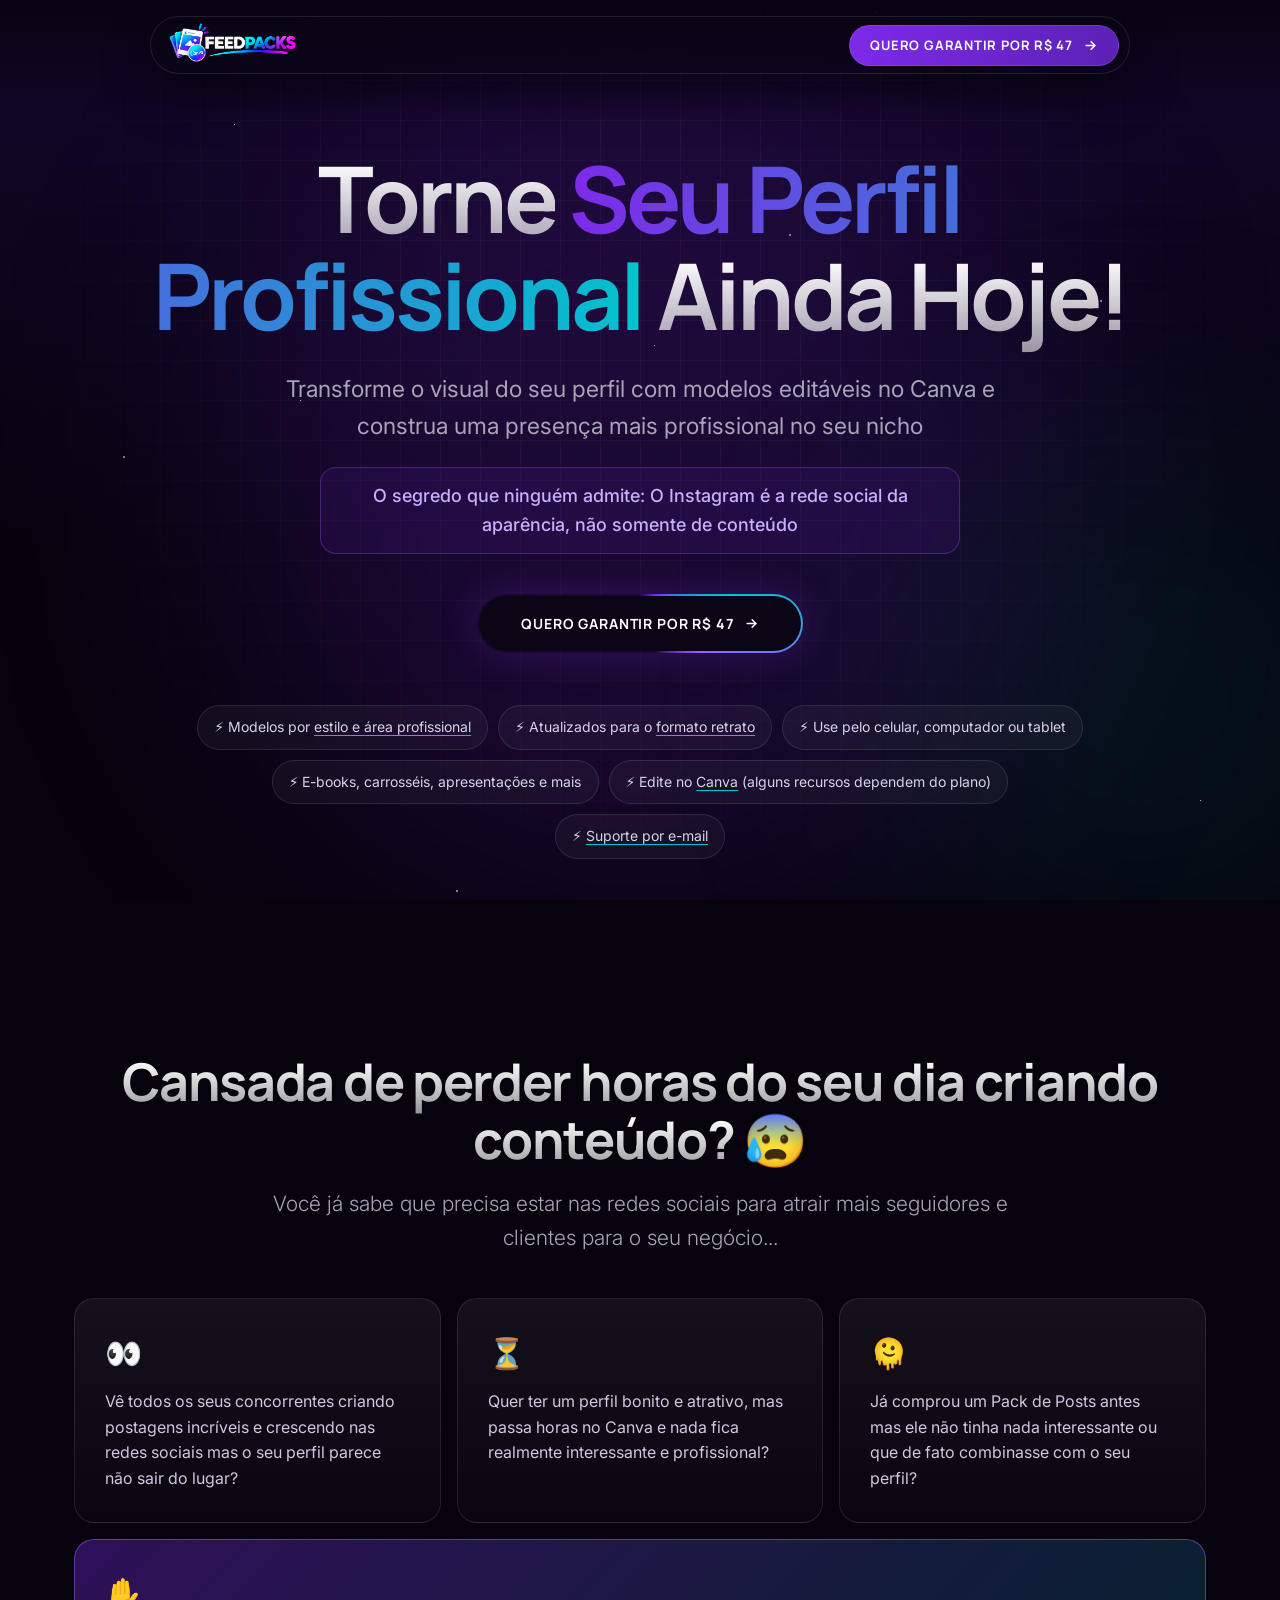
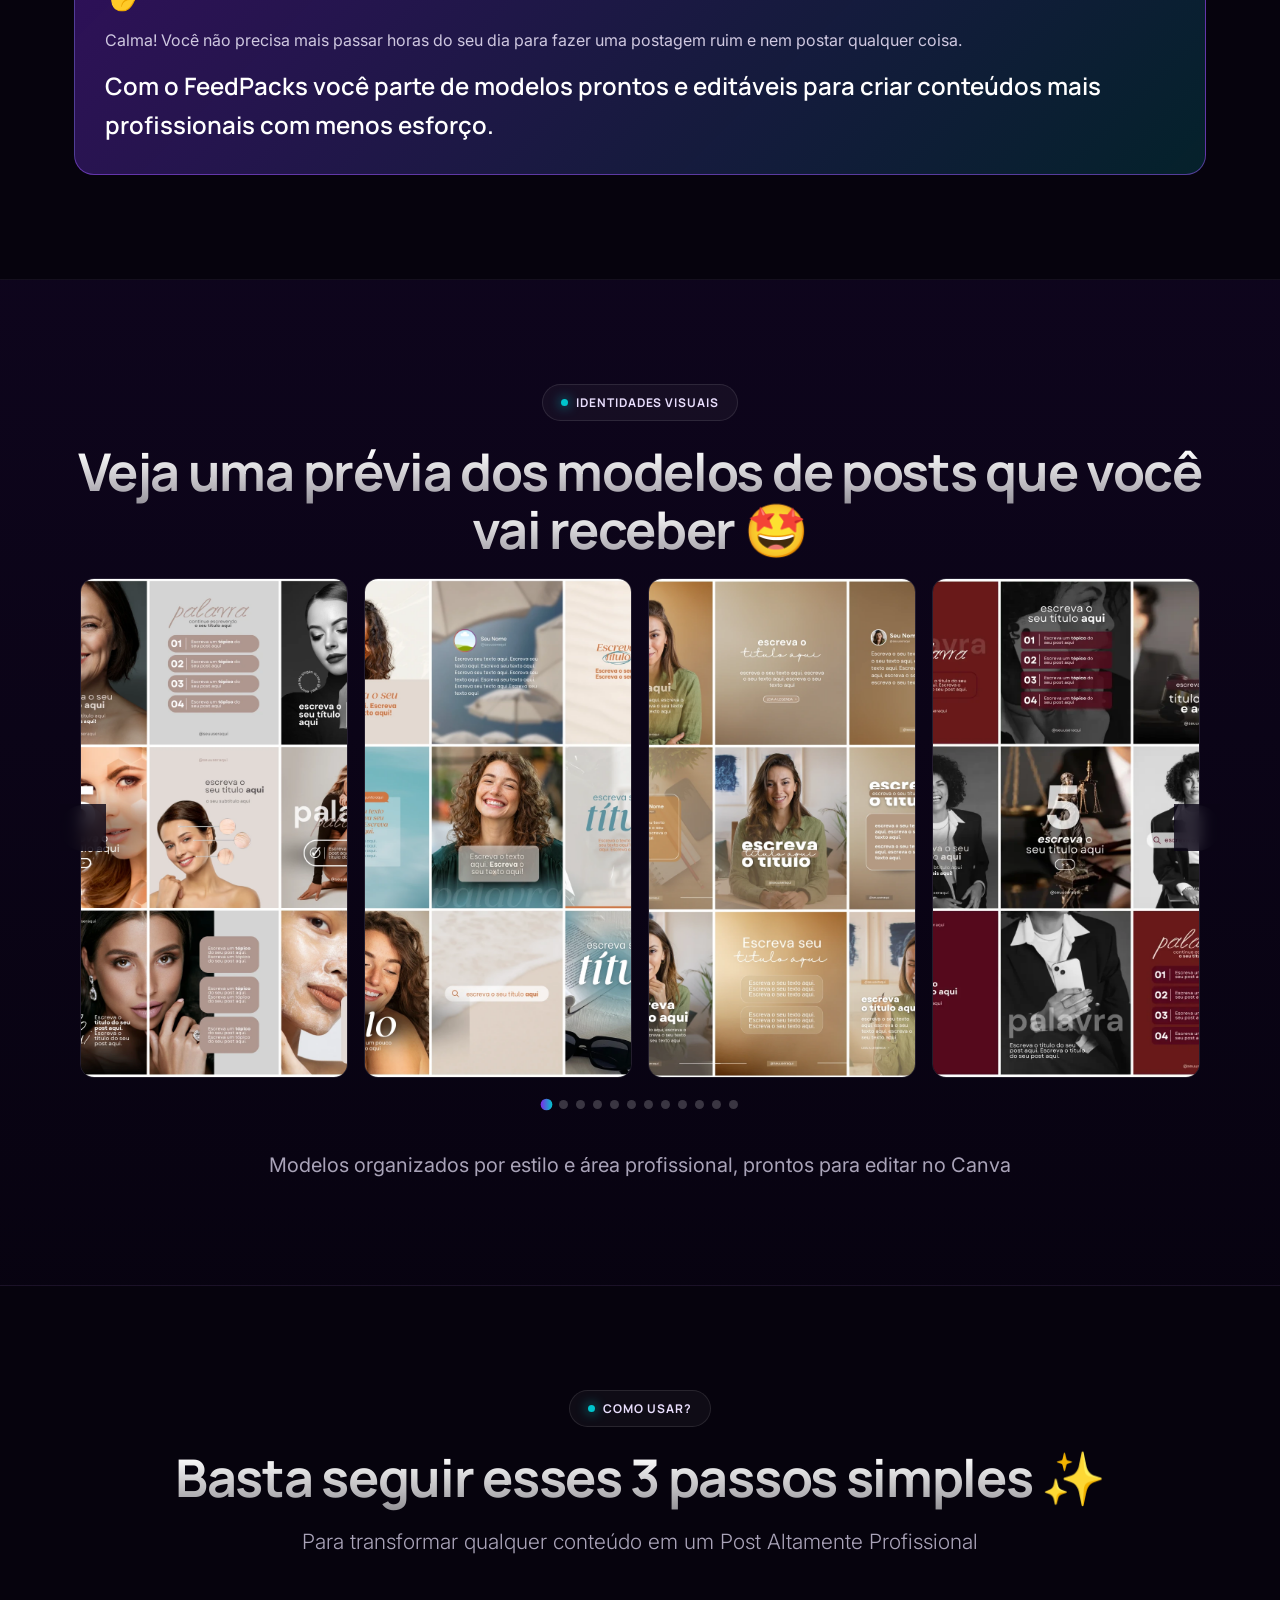
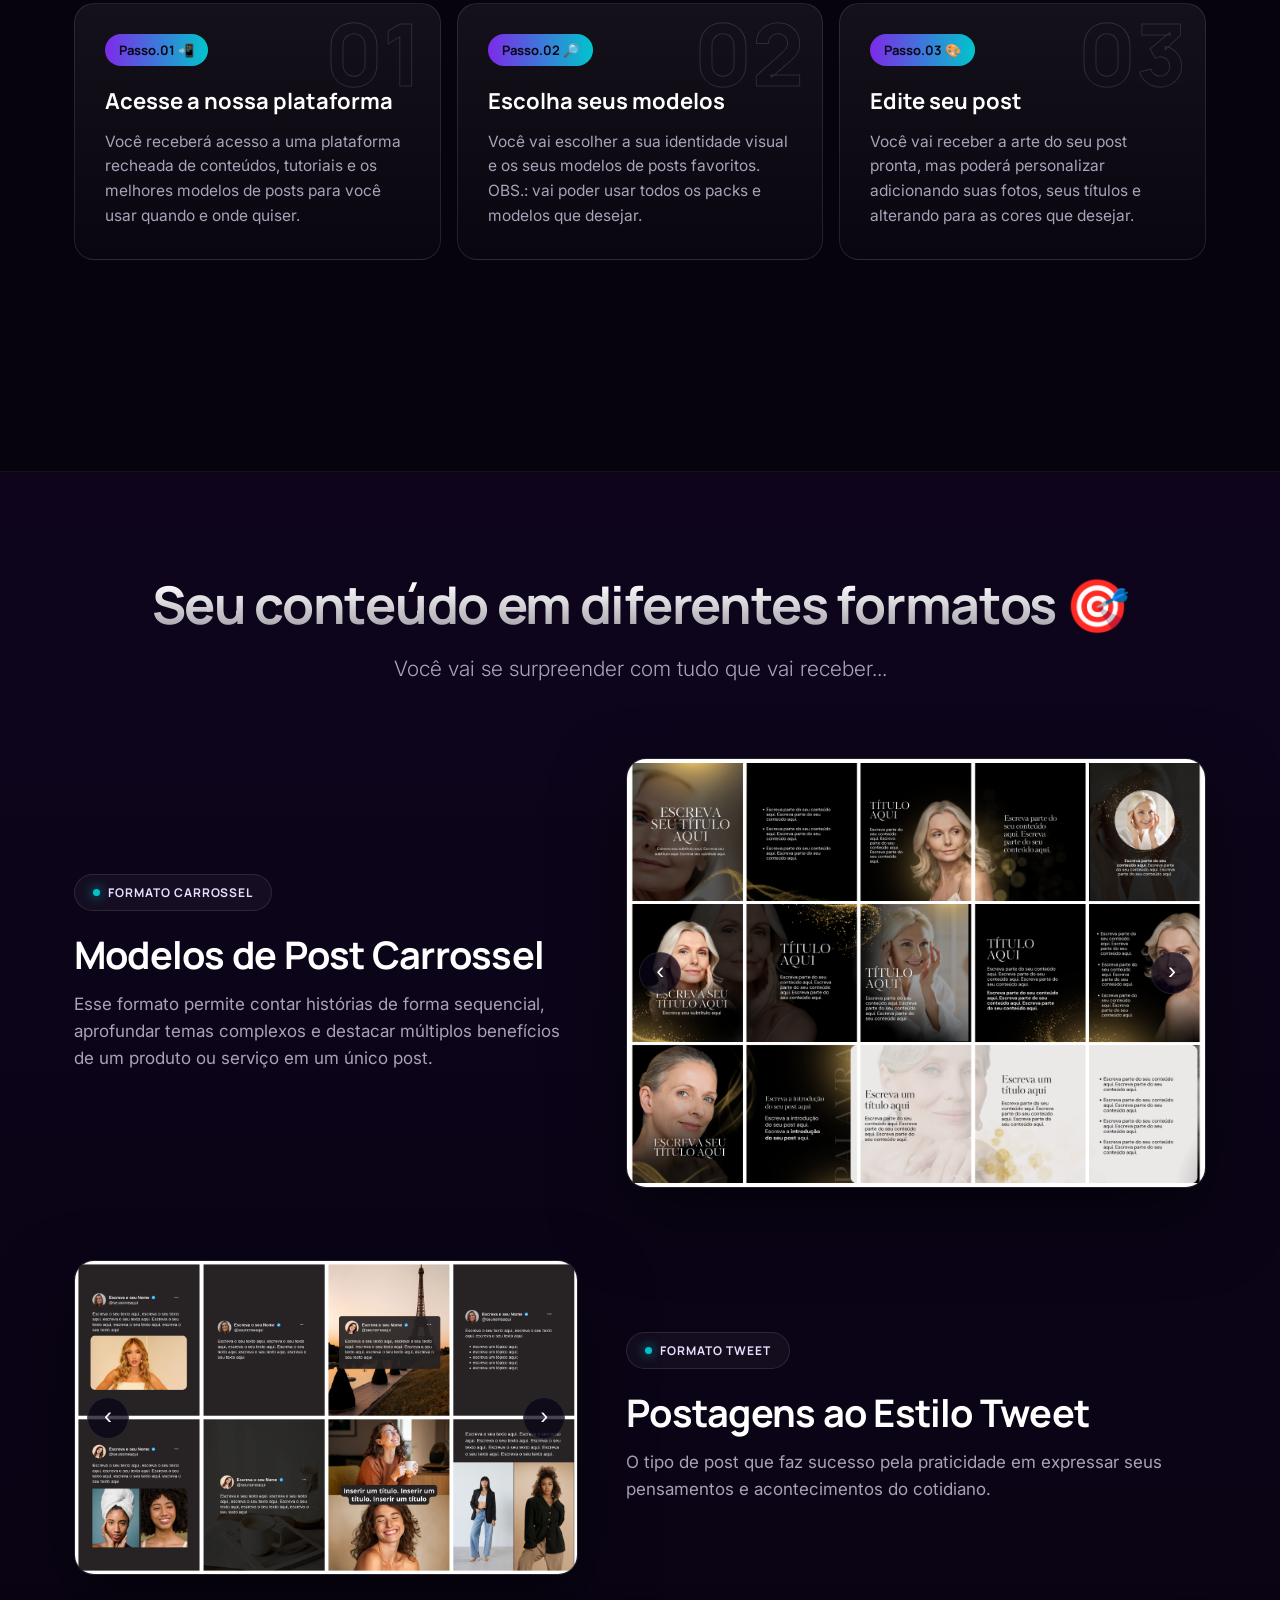
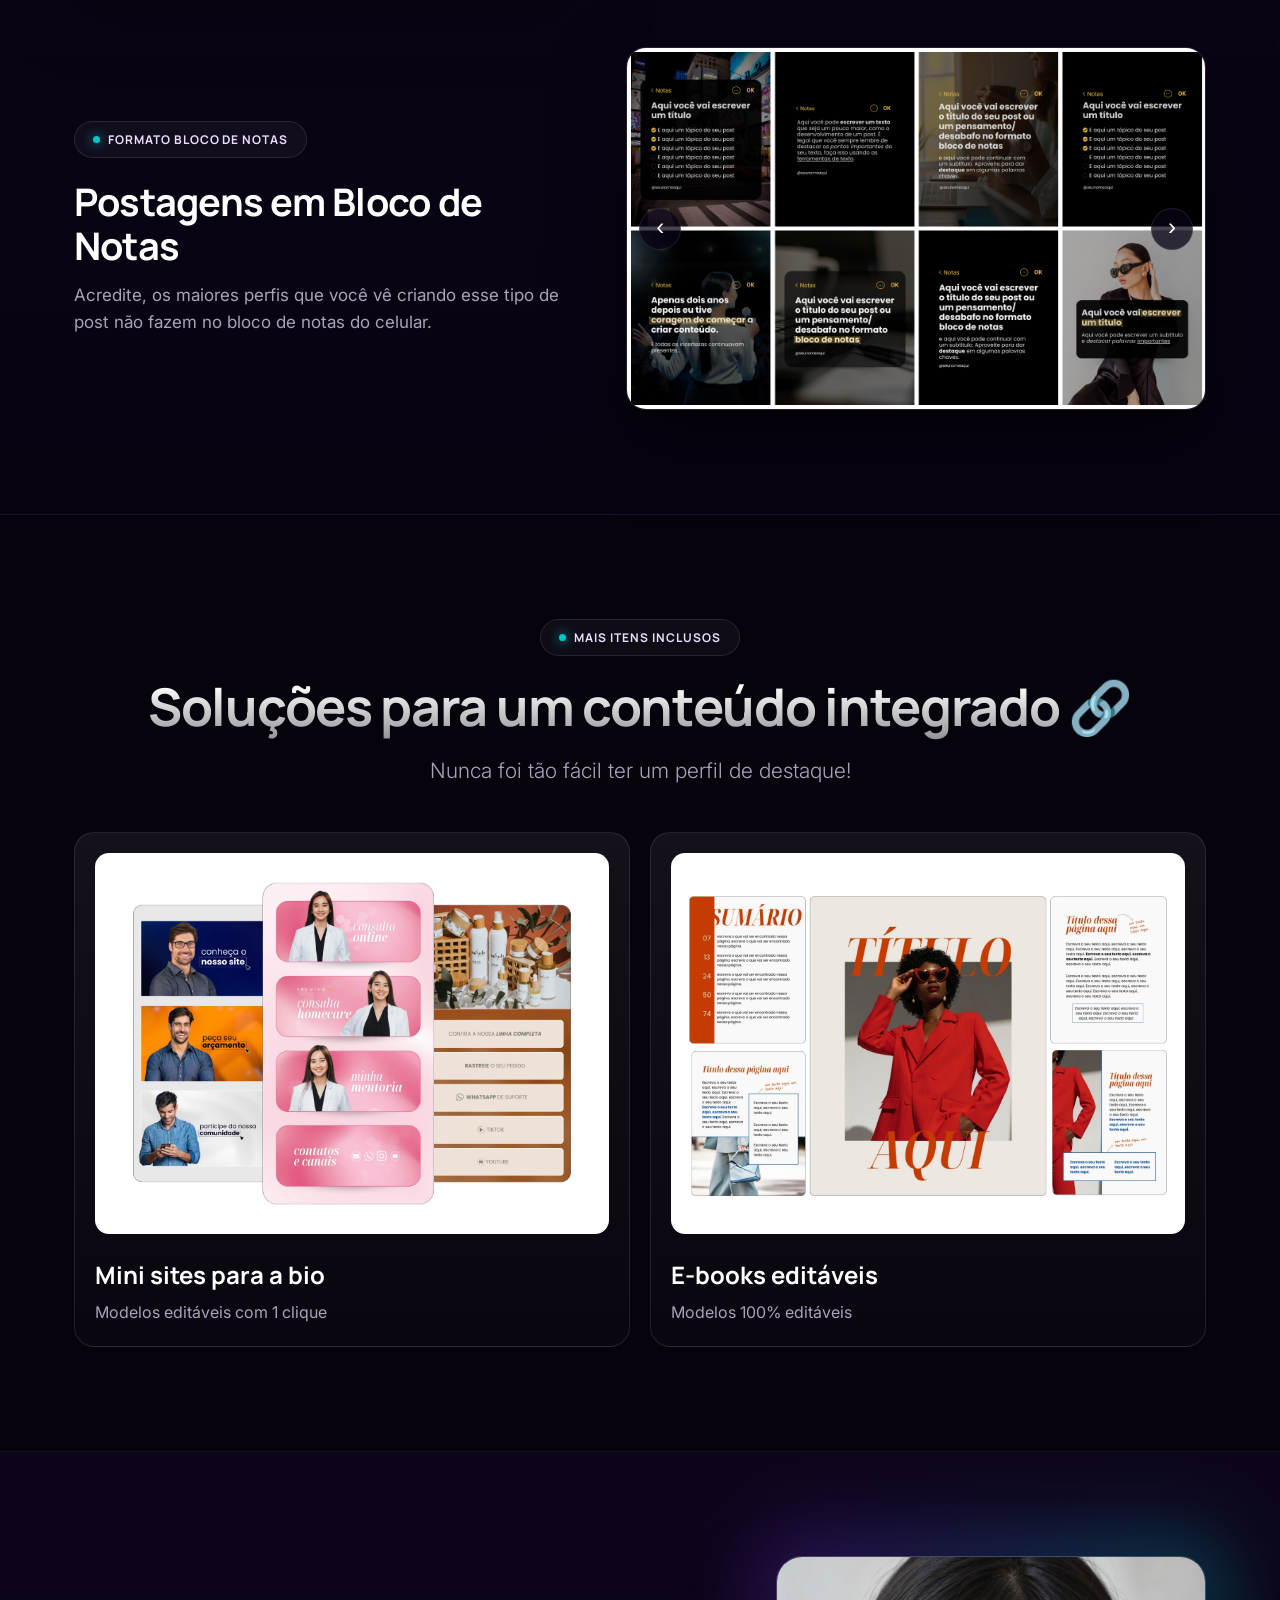
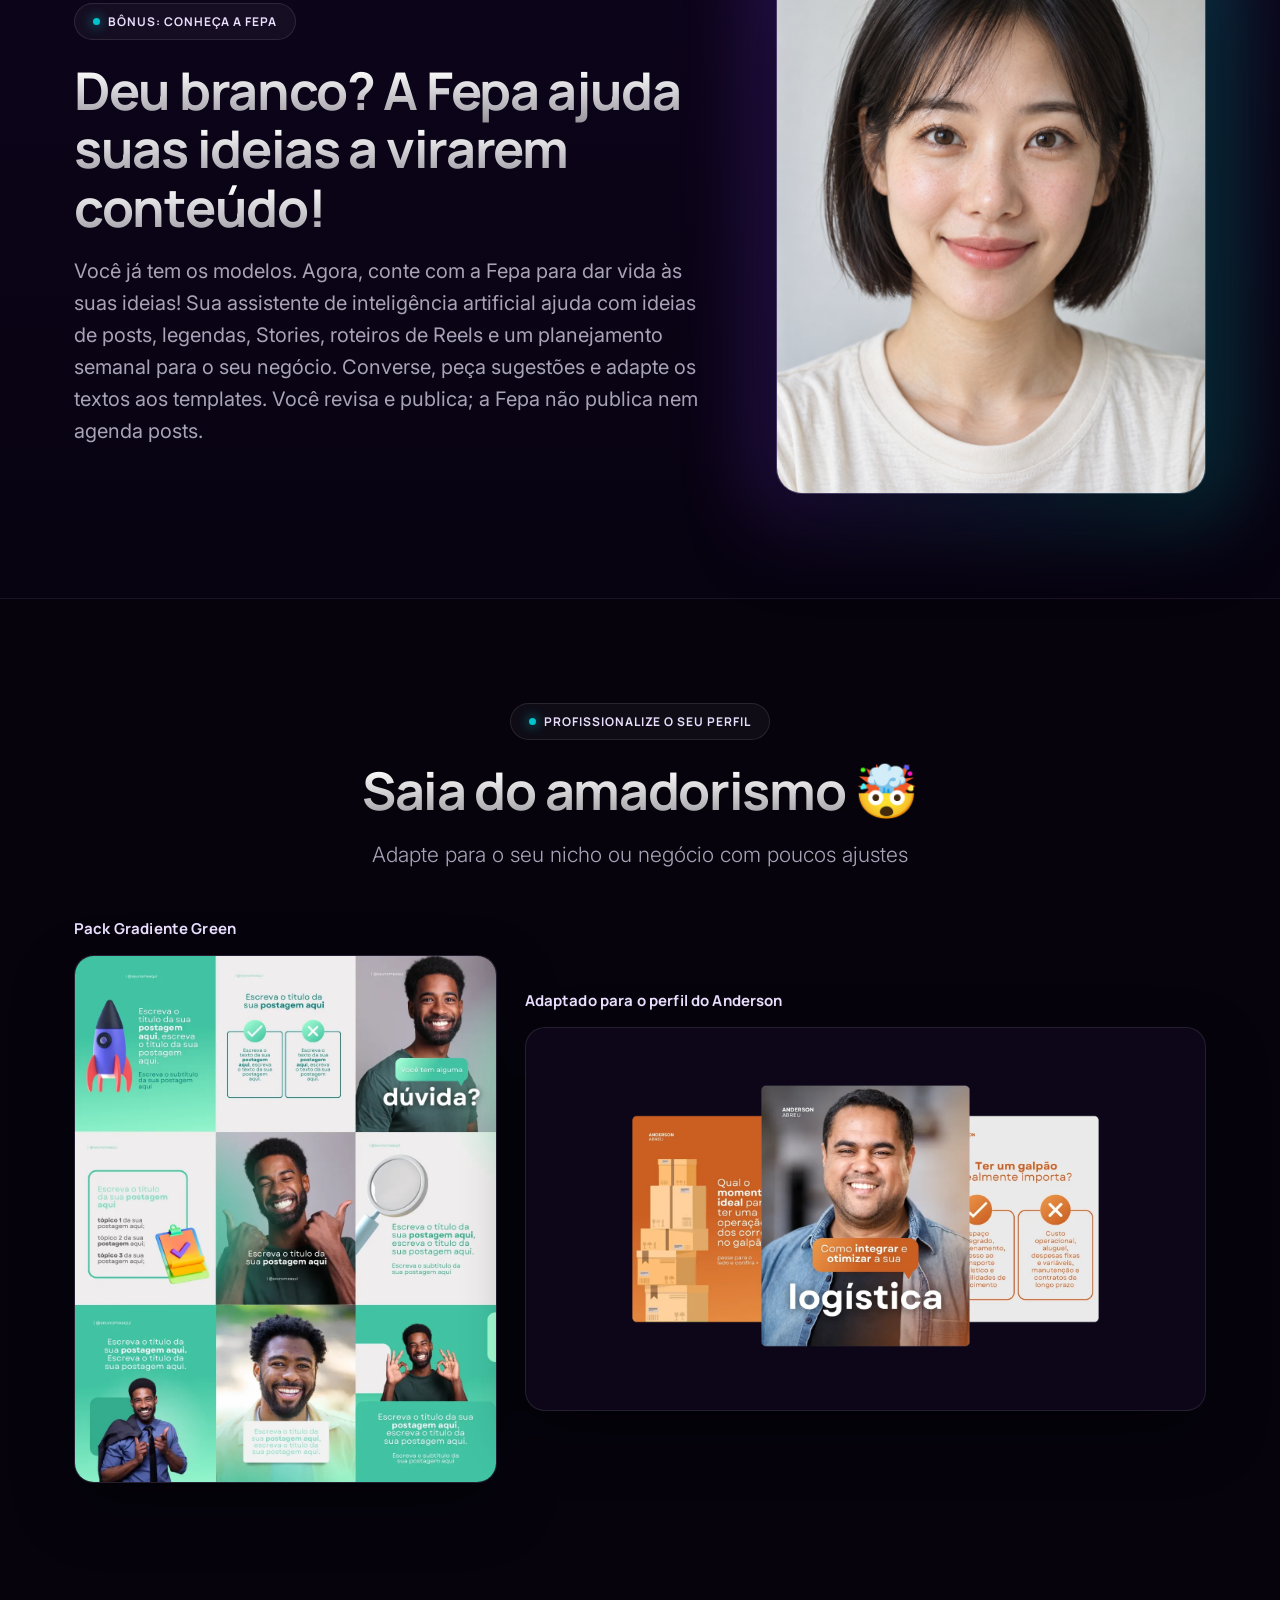
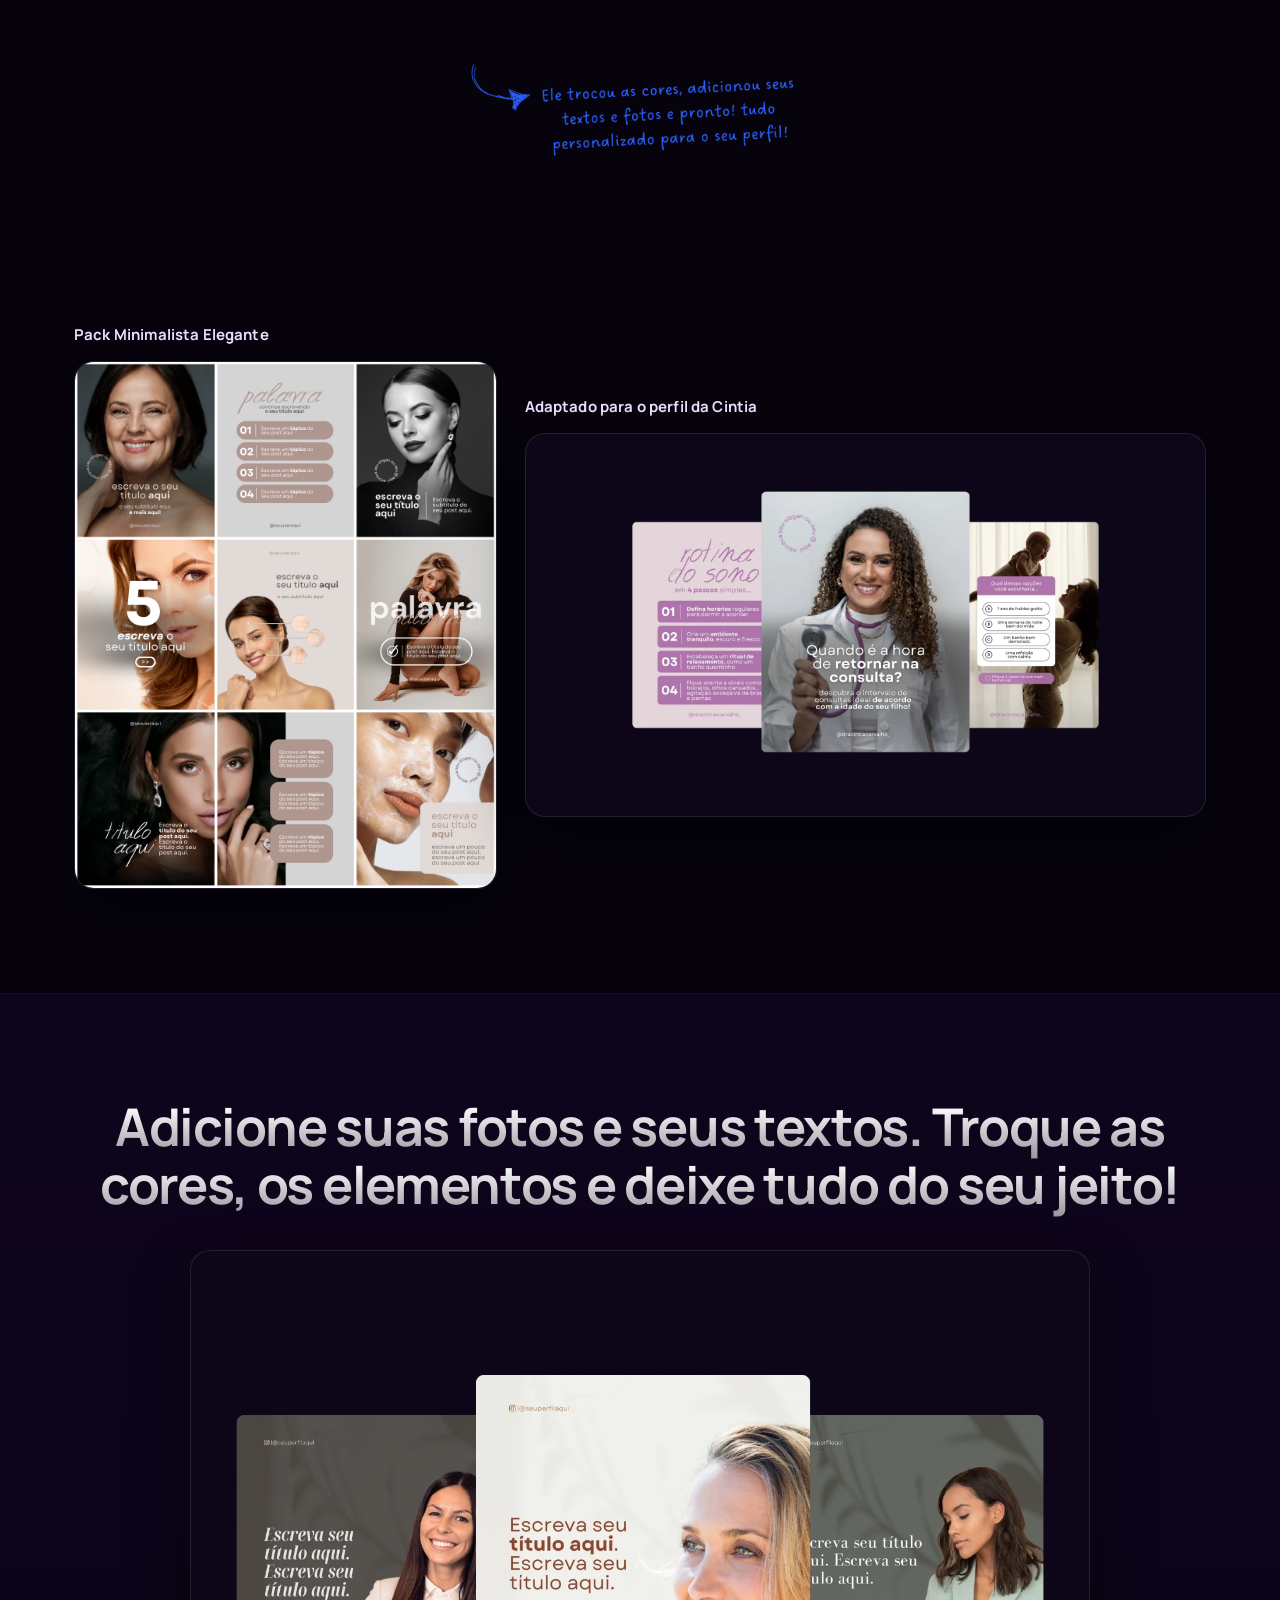
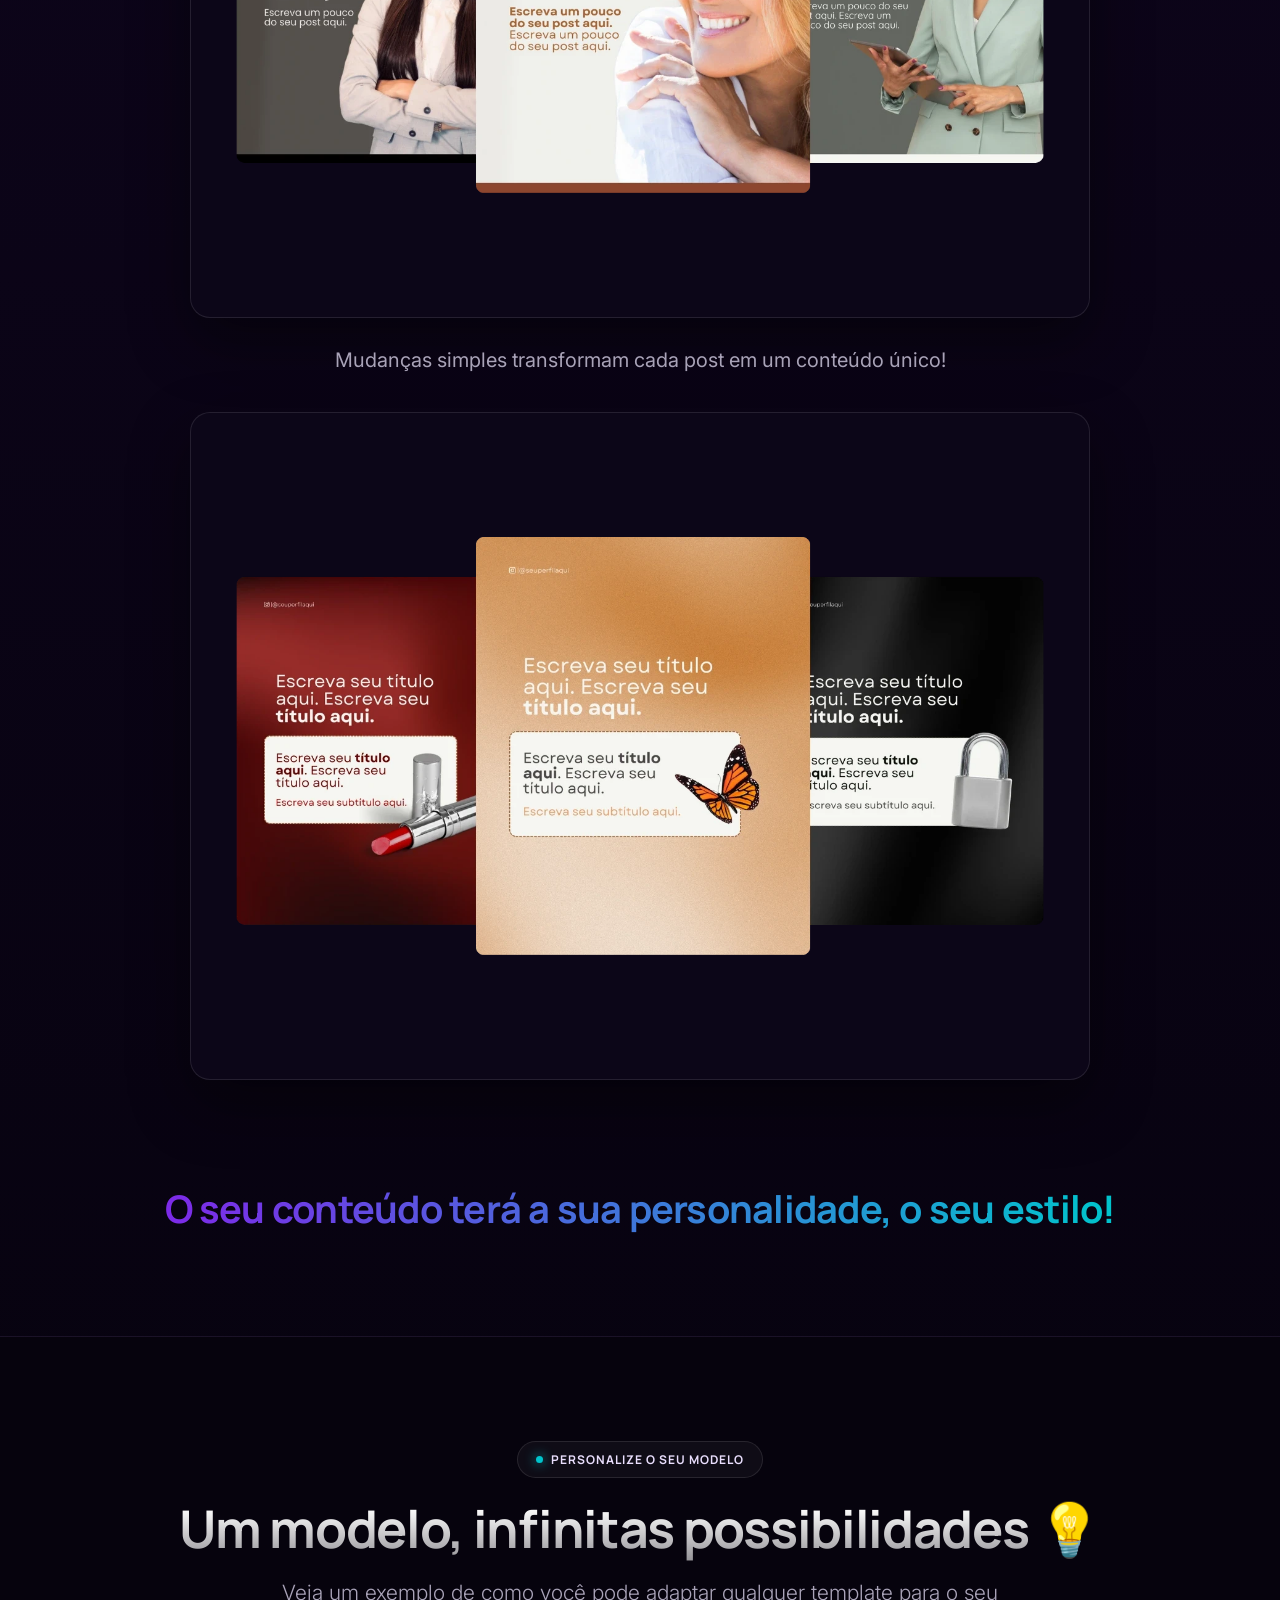
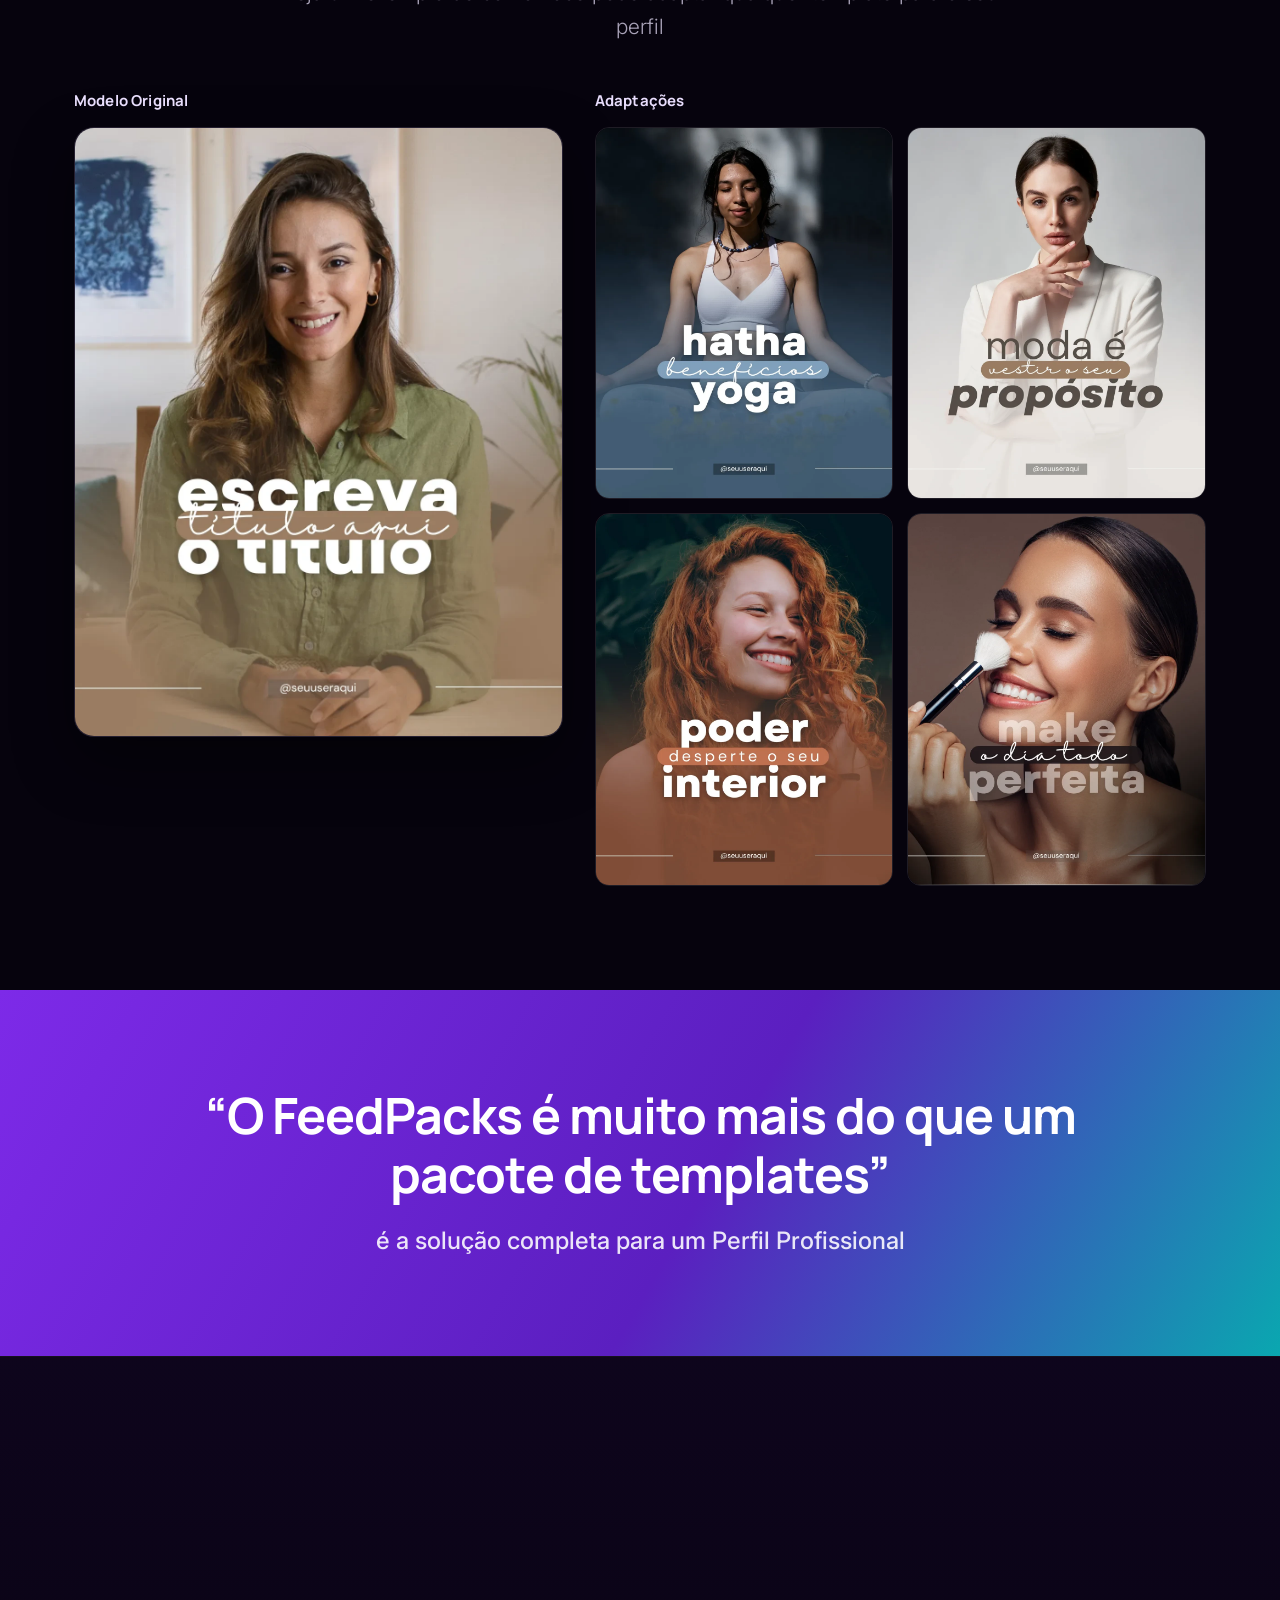
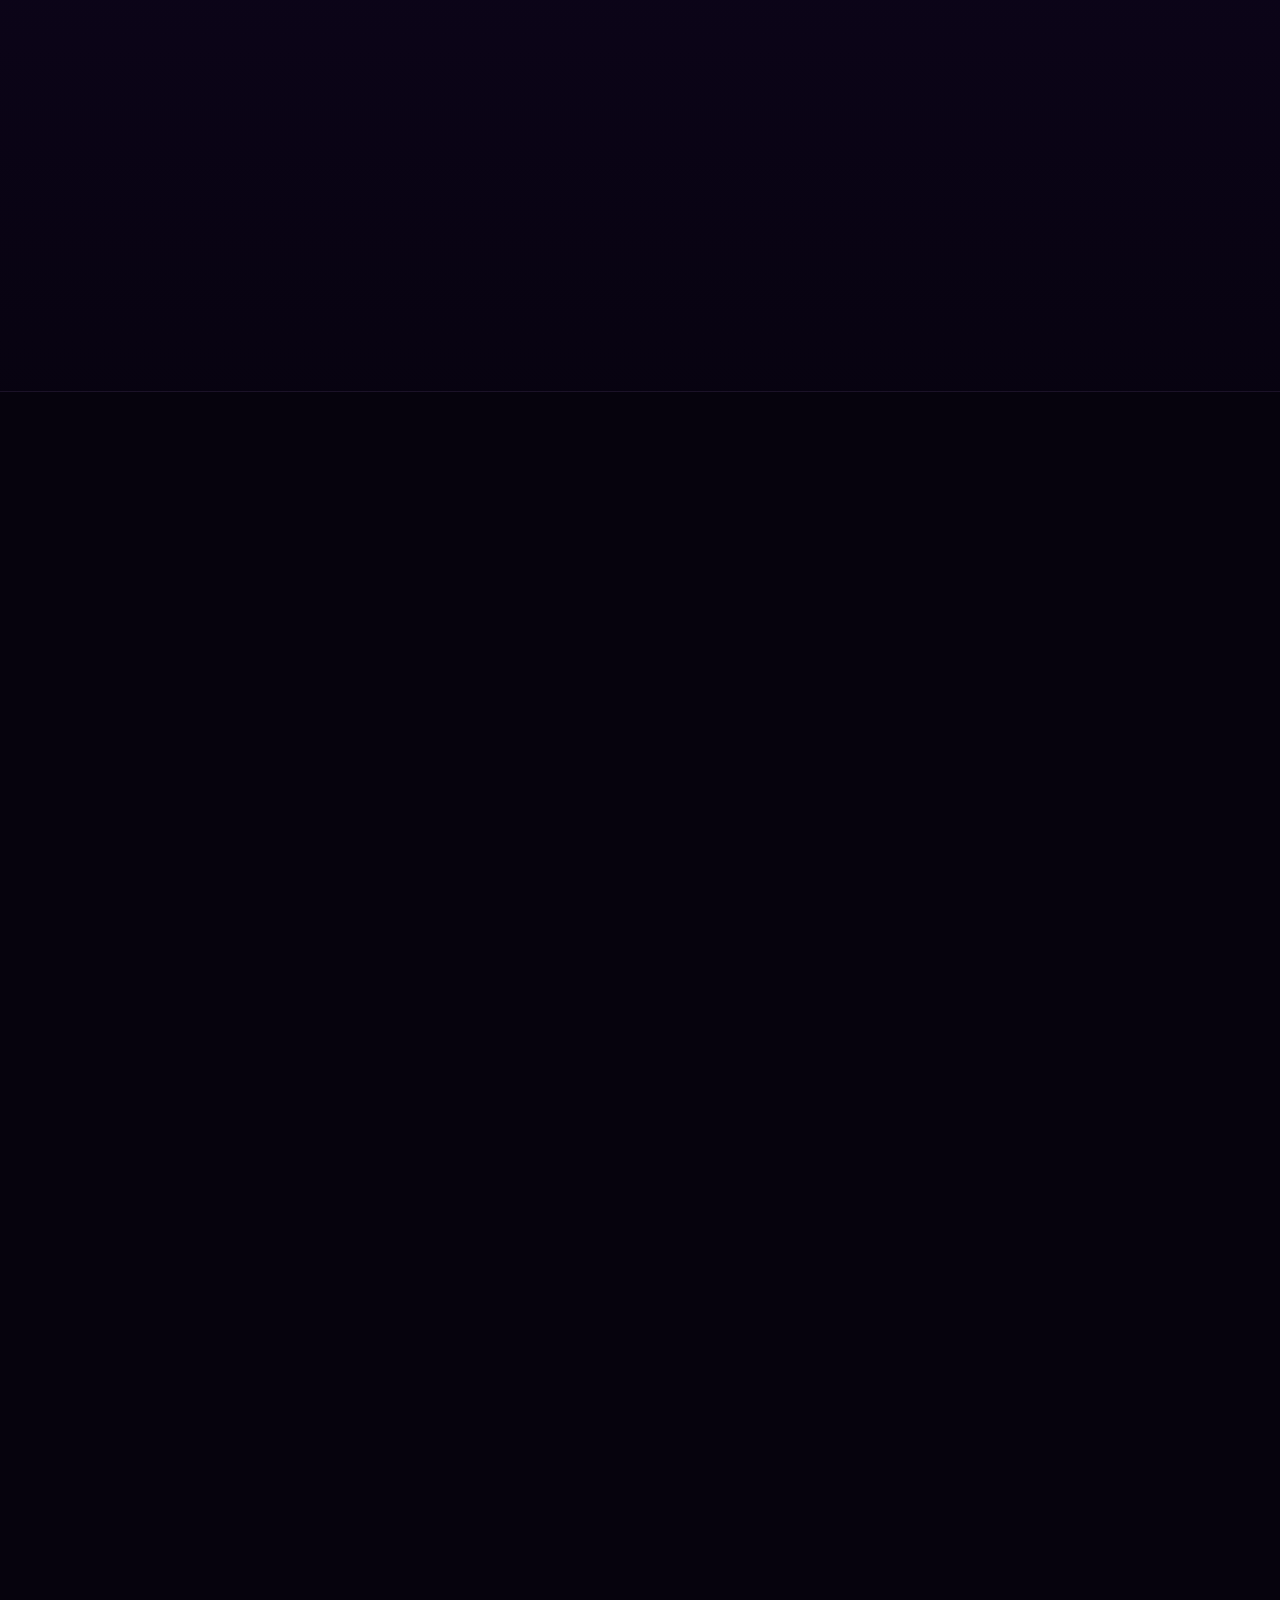
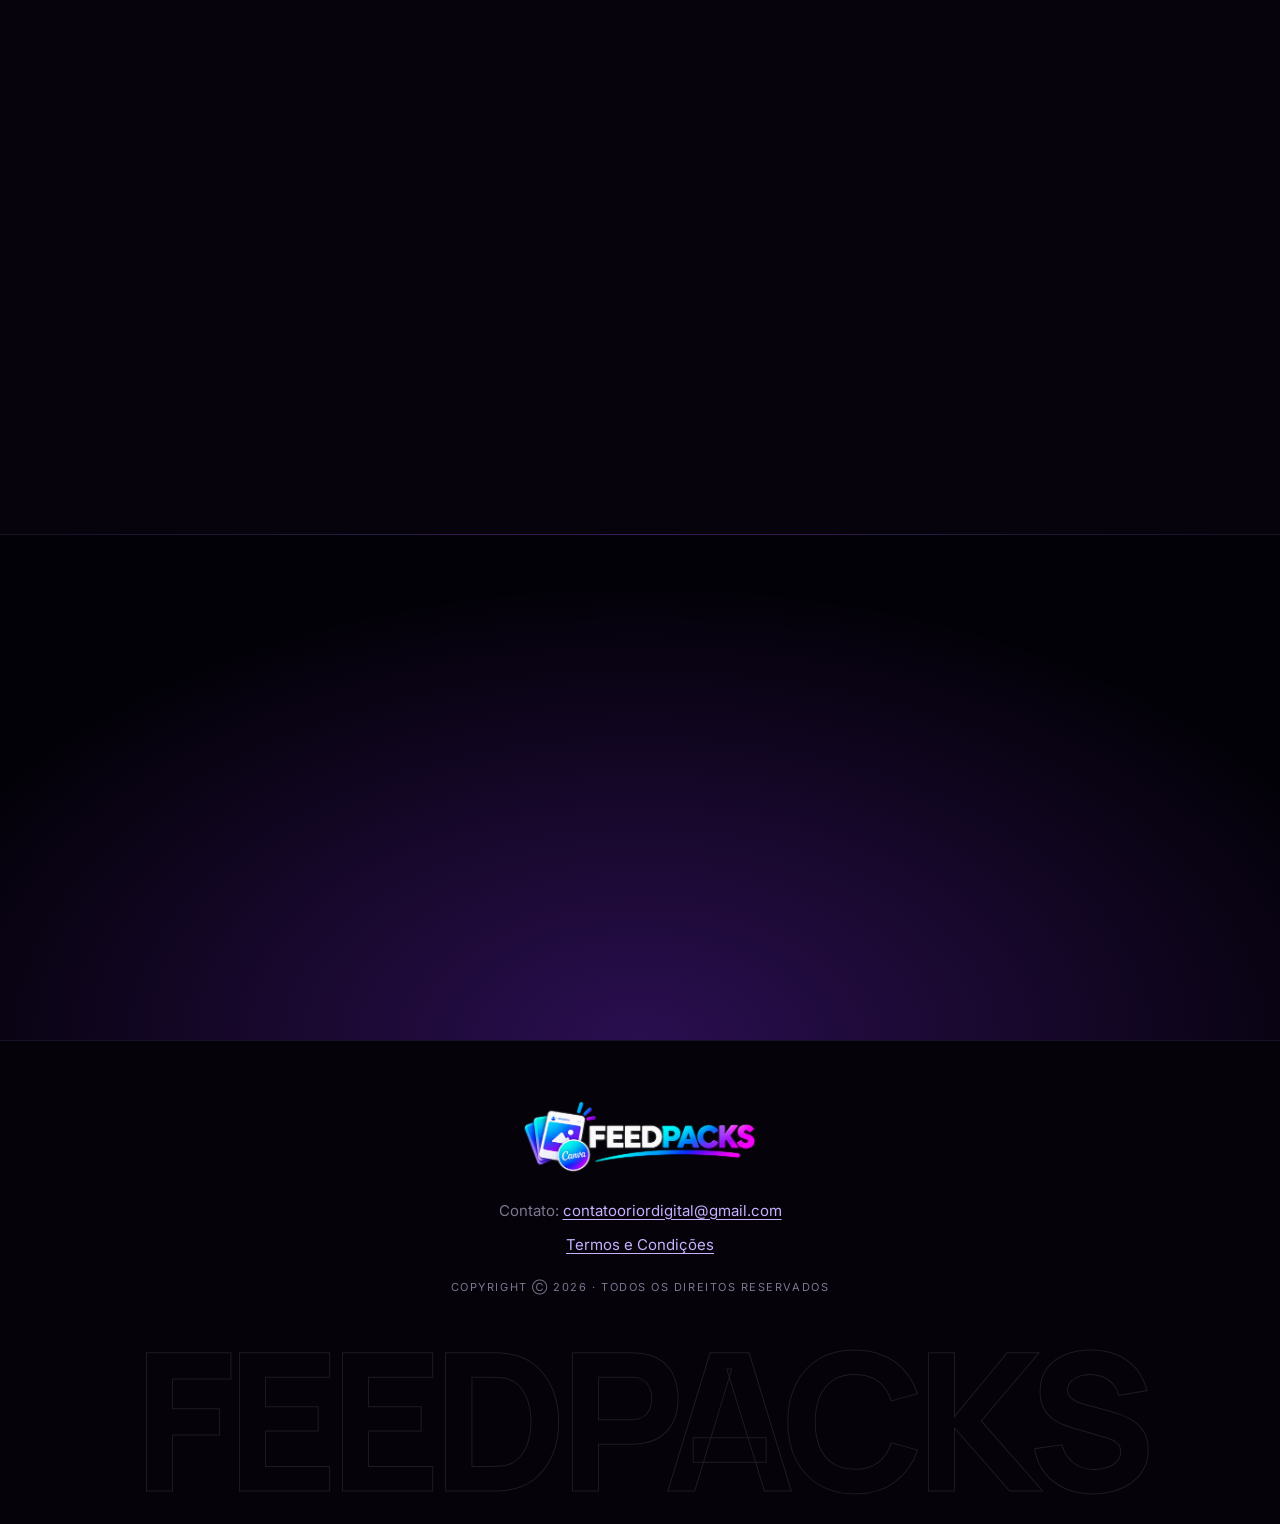
==== commit 08753c30: "Atualiza logo FeedPacks (versao vibrante com Canva) no site e na v2 Co-Authored-By: Claude Sonnet 5." ====
--- a/v2/index.html
+++ b/v2/index.html
@@ -4,7 +4,7 @@
 <meta charset="UTF-8">
 <meta name="viewport" content="width=device-width, initial-scale=1">
 <title>FeedPacks</title>
-<link rel="icon" href="../assets/feedpacks-logo.png">
+<link rel="icon" href="../assets/feedpacks-logo.png?v=2">
 <link rel="preconnect" href="https://fonts.googleapis.com">
 <link rel="preconnect" href="https://fonts.gstatic.com" crossorigin>
 <link href="https://fonts.googleapis.com/css2?family=Inter:wght@300;400;500;600&family=Manrope:wght@400;600;700;800&display=swap" rel="stylesheet">
@@ -38,8 +38,8 @@
 
 /* nav */
 .nav-wrap{position:fixed;top:0;left:0;width:100%;z-index:50;padding:16px 16px 0}
-.nav{max-width:980px;margin:0 auto;display:flex;align-items:center;justify-content:space-between;gap:12px;background:rgba(10,5,22,.62);-webkit-backdrop-filter:blur(18px);backdrop-filter:blur(18px);border:1px solid var(--line);border-radius:999px;padding:8px 10px 8px 22px;box-shadow:0 20px 50px rgba(0,0,0,.45)}
-.brand img{height:26px;width:auto;filter:invert(1);mix-blend-mode:screen}
+.nav{max-width:980px;margin:0 auto;display:flex;align-items:center;justify-content:space-between;gap:12px;background:rgba(10,5,22,.62);-webkit-backdrop-filter:blur(18px);backdrop-filter:blur(18px);border:1px solid var(--line);border-radius:999px;padding:6px 10px 6px 18px;box-shadow:0 20px 50px rgba(0,0,0,.45)}
+.brand img{height:44px;width:auto;display:block}
 .nav-btn,.shiny{font:700 13px/1 'Manrope',sans-serif;letter-spacing:.06em;text-transform:uppercase;color:#fff;cursor:pointer;text-decoration:none;display:inline-flex;align-items:center;justify-content:center;gap:10px}
 .nav-btn{border:1px solid var(--line);background:linear-gradient(90deg,var(--p),#5b21b6);border-radius:999px;padding:12px 20px;transition:transform .15s,box-shadow .2s}
 .nav-btn:hover{box-shadow:0 0 28px rgba(125,42,232,.6)}.nav-btn:active{transform:scale(.97)}
@@ -192,7 +192,7 @@
 .foot{border-top:1px solid #1b1228;background:#05020a;padding:60px 0 0;overflow:hidden;text-align:center}
 .foot-in p{color:var(--mut2);font-size:15px;margin-top:10px}
 .foot-in a{color:#c7b0ff;text-underline-offset:3px}
-.brand-f{height:30px;margin:0 auto 18px;filter:invert(1);mix-blend-mode:screen}
+.brand-f{height:80px;width:auto;margin:0 auto 18px}
 .copy{font-size:11px!important;letter-spacing:.14em;text-transform:uppercase;margin-top:22px!important}
 .giant{font:800 clamp(60px,15vw,210px)/1 'Manrope',sans-serif;letter-spacing:-.05em;color:transparent;-webkit-text-stroke:1px rgba(255,255,255,.1);margin-top:26px;white-space:nowrap;user-select:none;padding-bottom:10px}
 
@@ -210,7 +210,7 @@
 }
 @media(max-width:640px){
   .sec{padding:72px 0}.wrap{padding:0 20px}
-  .nav{padding:7px 8px 7px 16px}.brand img{height:22px}
+  .nav{padding:6px 8px 6px 14px}.brand img{height:36px}
   .nav-btn{padding:11px 14px;font-size:11px}.nav-btn svg{display:none}
   .hero{padding:120px 0 70px;min-height:0}
   .shiny{padding:18px 26px;font-size:13px}
@@ -243,7 +243,7 @@
 
 <header class="nav-wrap">
   <nav class="nav">
-    <a class="brand" href="#topo" aria-label="FeedPacks"><img src="../assets/feedpacks-logo.png" alt="FeedPacks"></a>
+    <a class="brand" href="#topo" aria-label="FeedPacks"><img src="../assets/feedpacks-logo.png?v=2" alt="FeedPacks"></a>
     <button type="button" class="nav-btn" data-buy><span>Quero garantir por R$ 47</span><svg viewBox="0 0 24 24" fill="none" stroke="currentColor" stroke-width="2.4" stroke-linecap="round" stroke-linejoin="round" aria-hidden="true"><path d="M5 12h14"></path><path d="m13 6 6 6-6 6"></path></svg></button>
   </nav>
 </header>
@@ -454,7 +454,7 @@
 
 <footer class="foot">
   <div class="wrap foot-in">
-    <img class="brand-f" src="../assets/feedpacks-logo.png" alt="FeedPacks">
+    <img class="brand-f" src="../assets/feedpacks-logo.png?v=2" alt="FeedPacks">
     <p>Contato: <a href="mailto:contatooriordigital@gmail.com">contatooriordigital@gmail.com</a></p>
     <p><a href="#">Termos e Condições</a></p>
     <p class="copy">Copyright Ⓒ 2026 · Todos os direitos reservados</p>
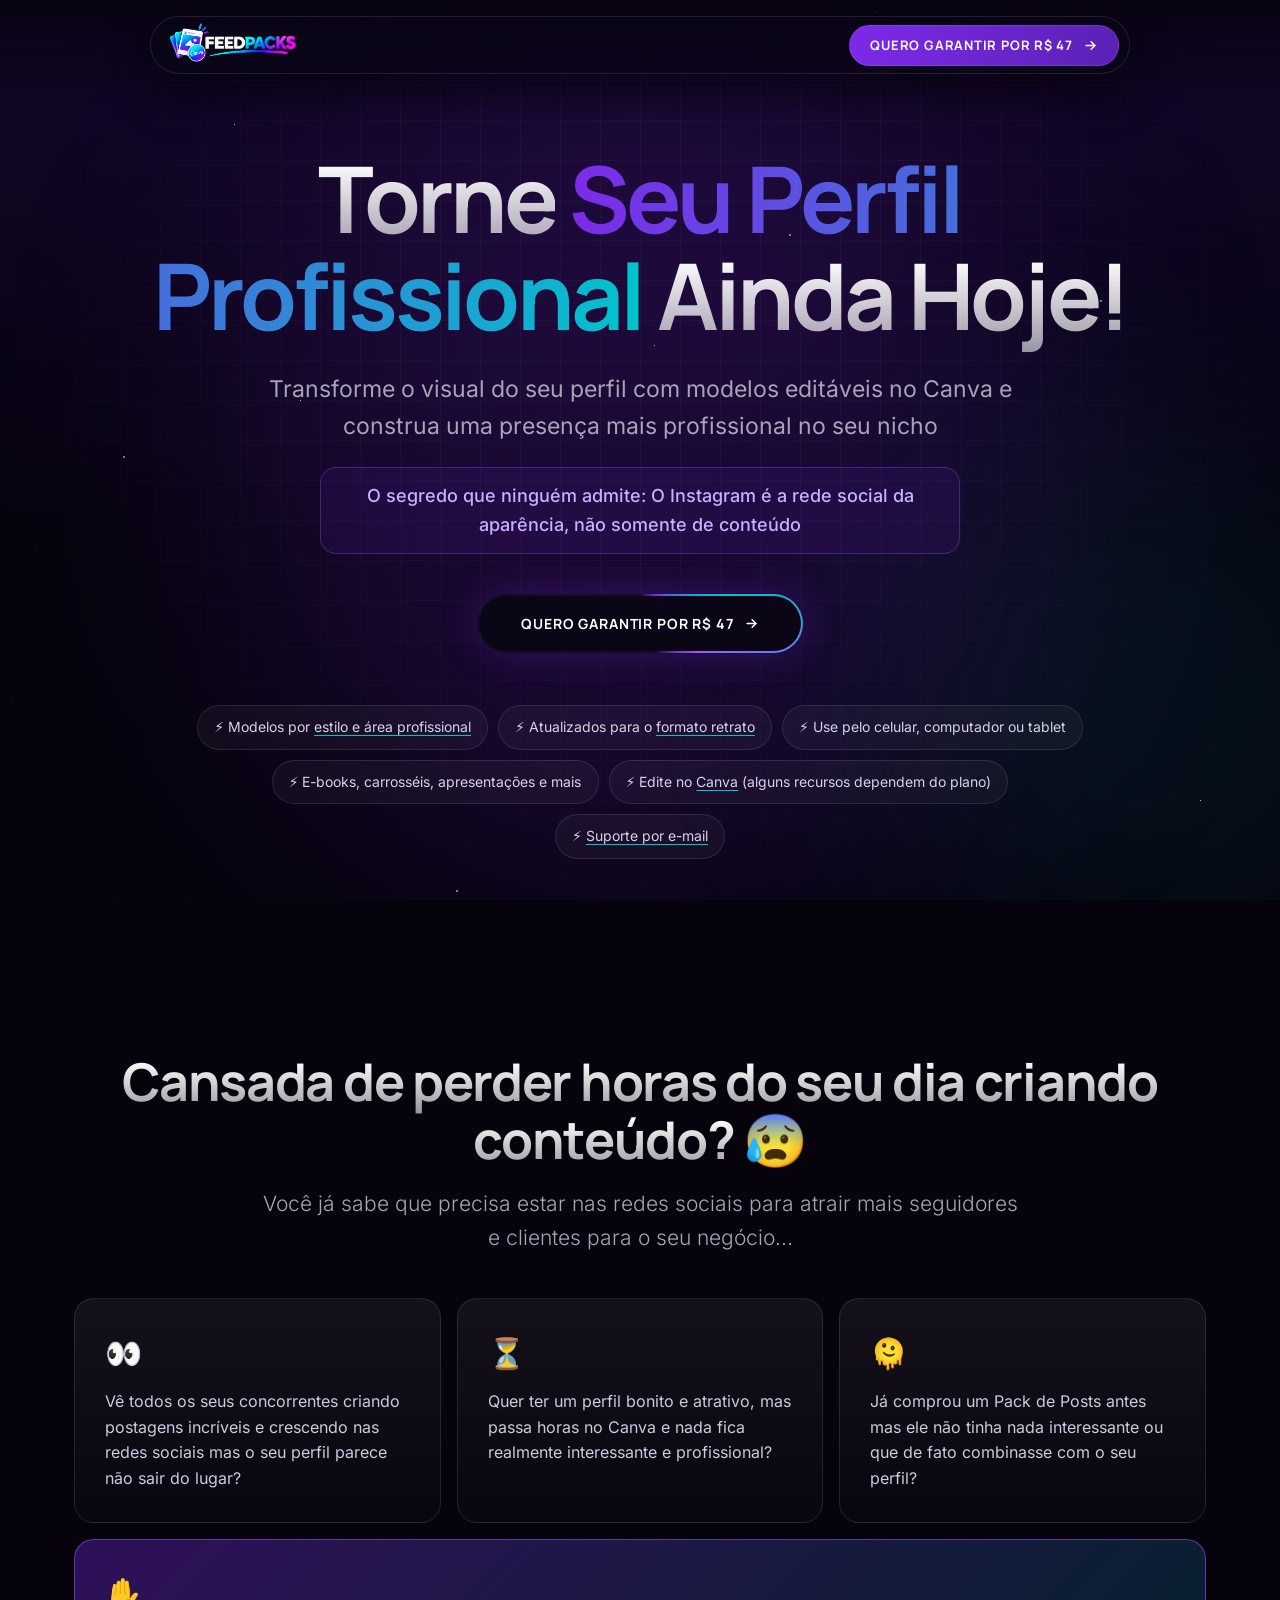
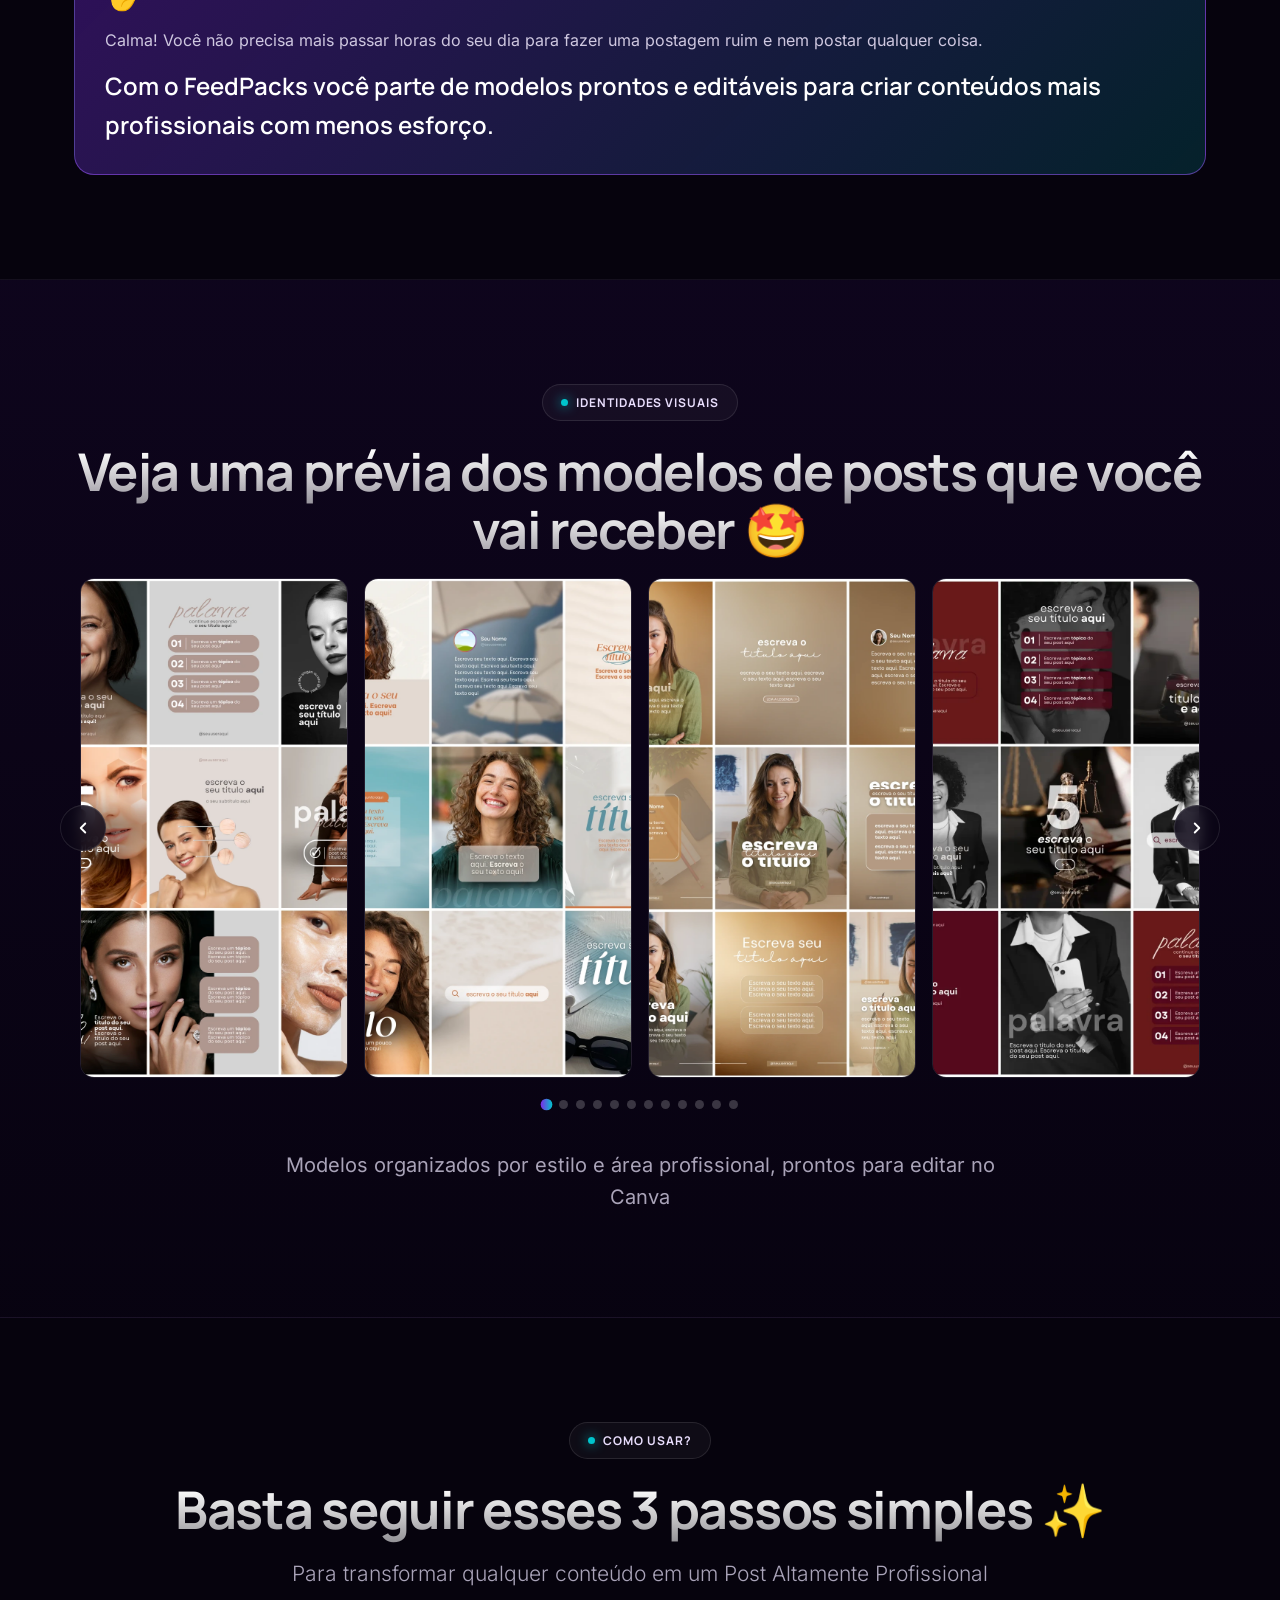
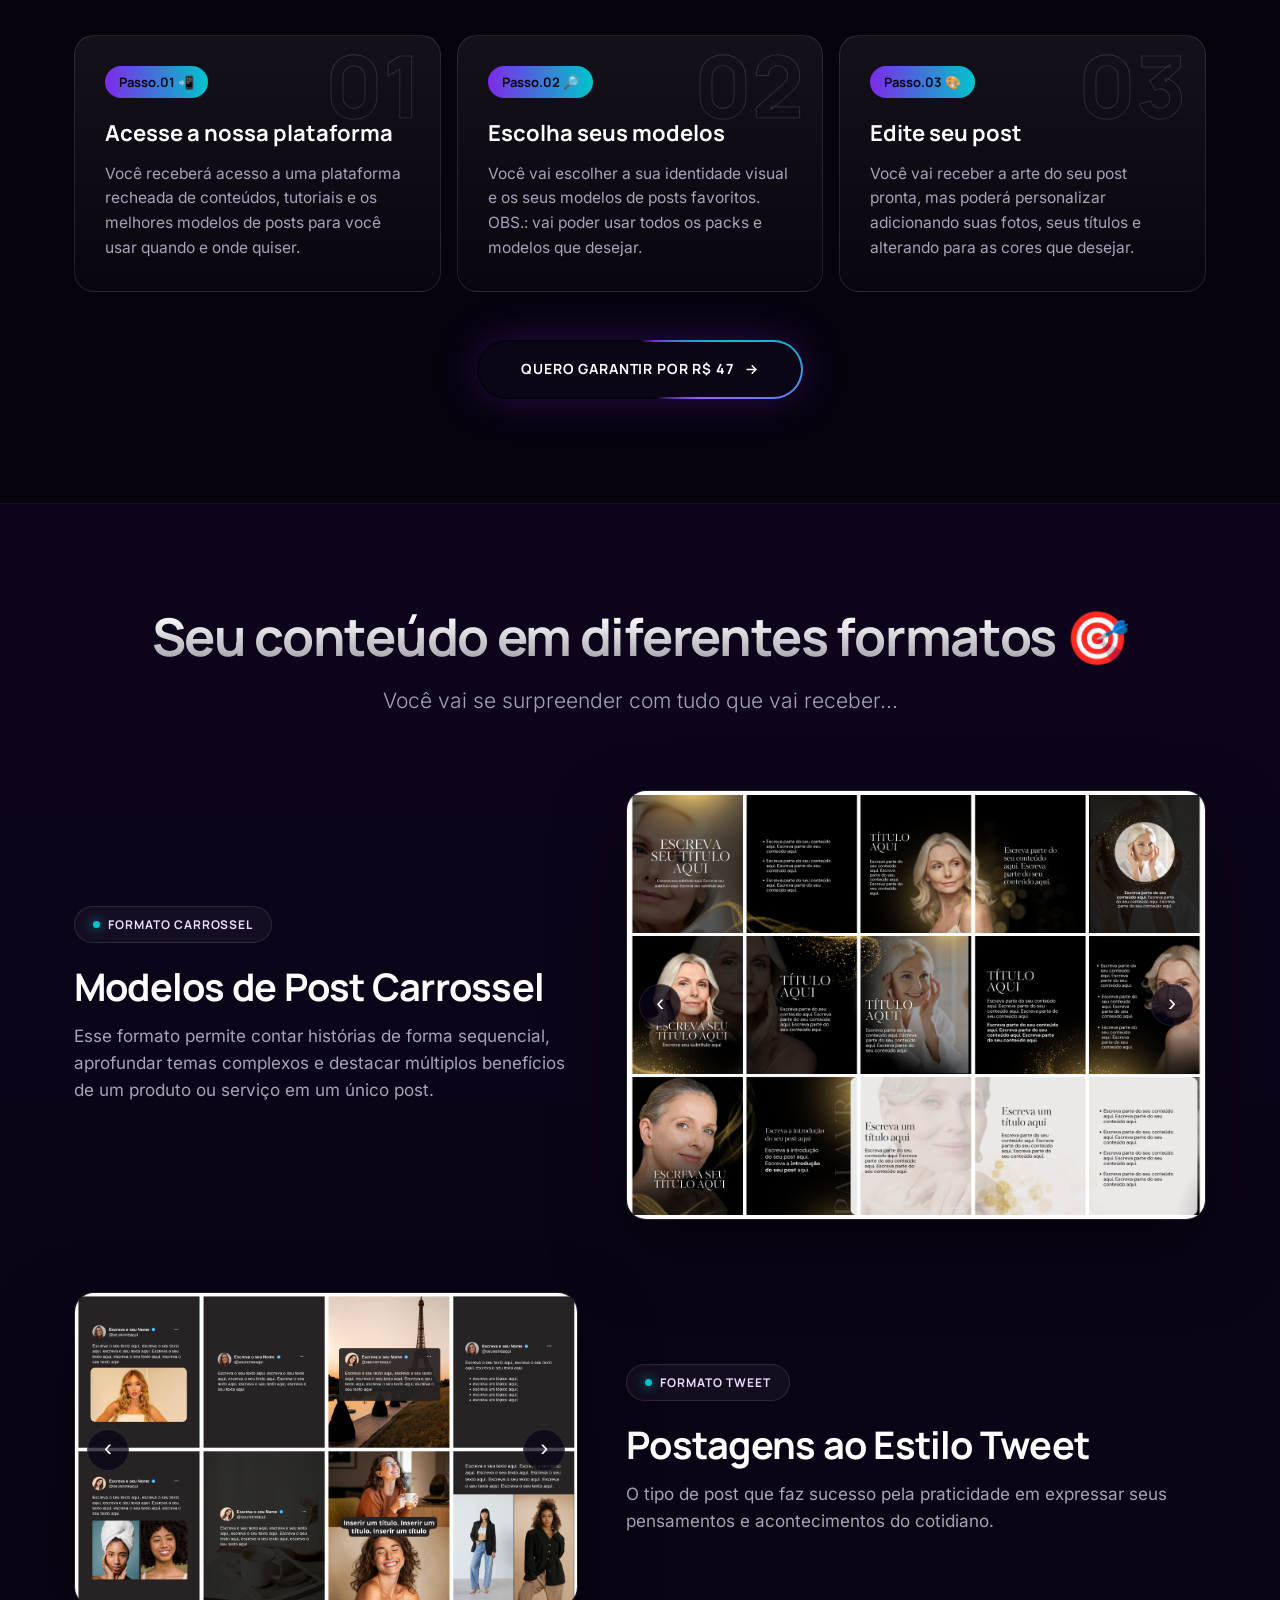
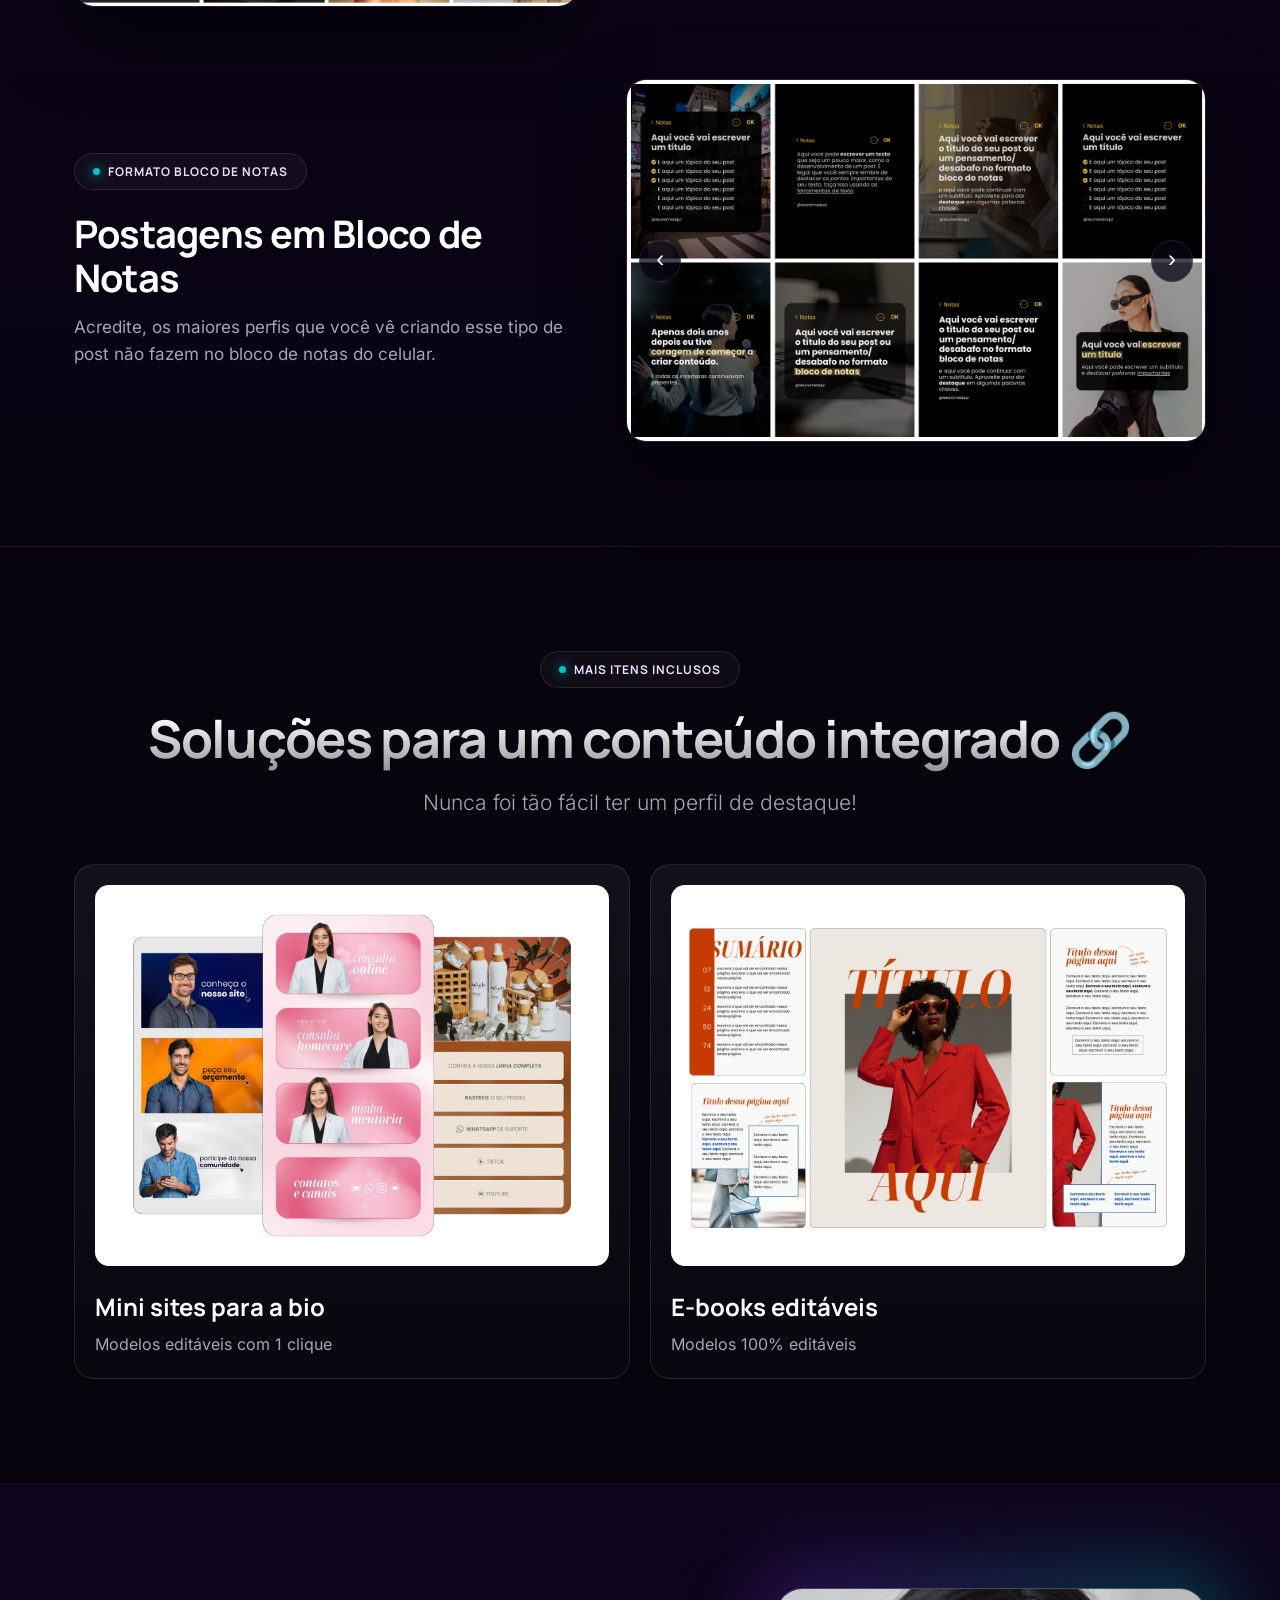
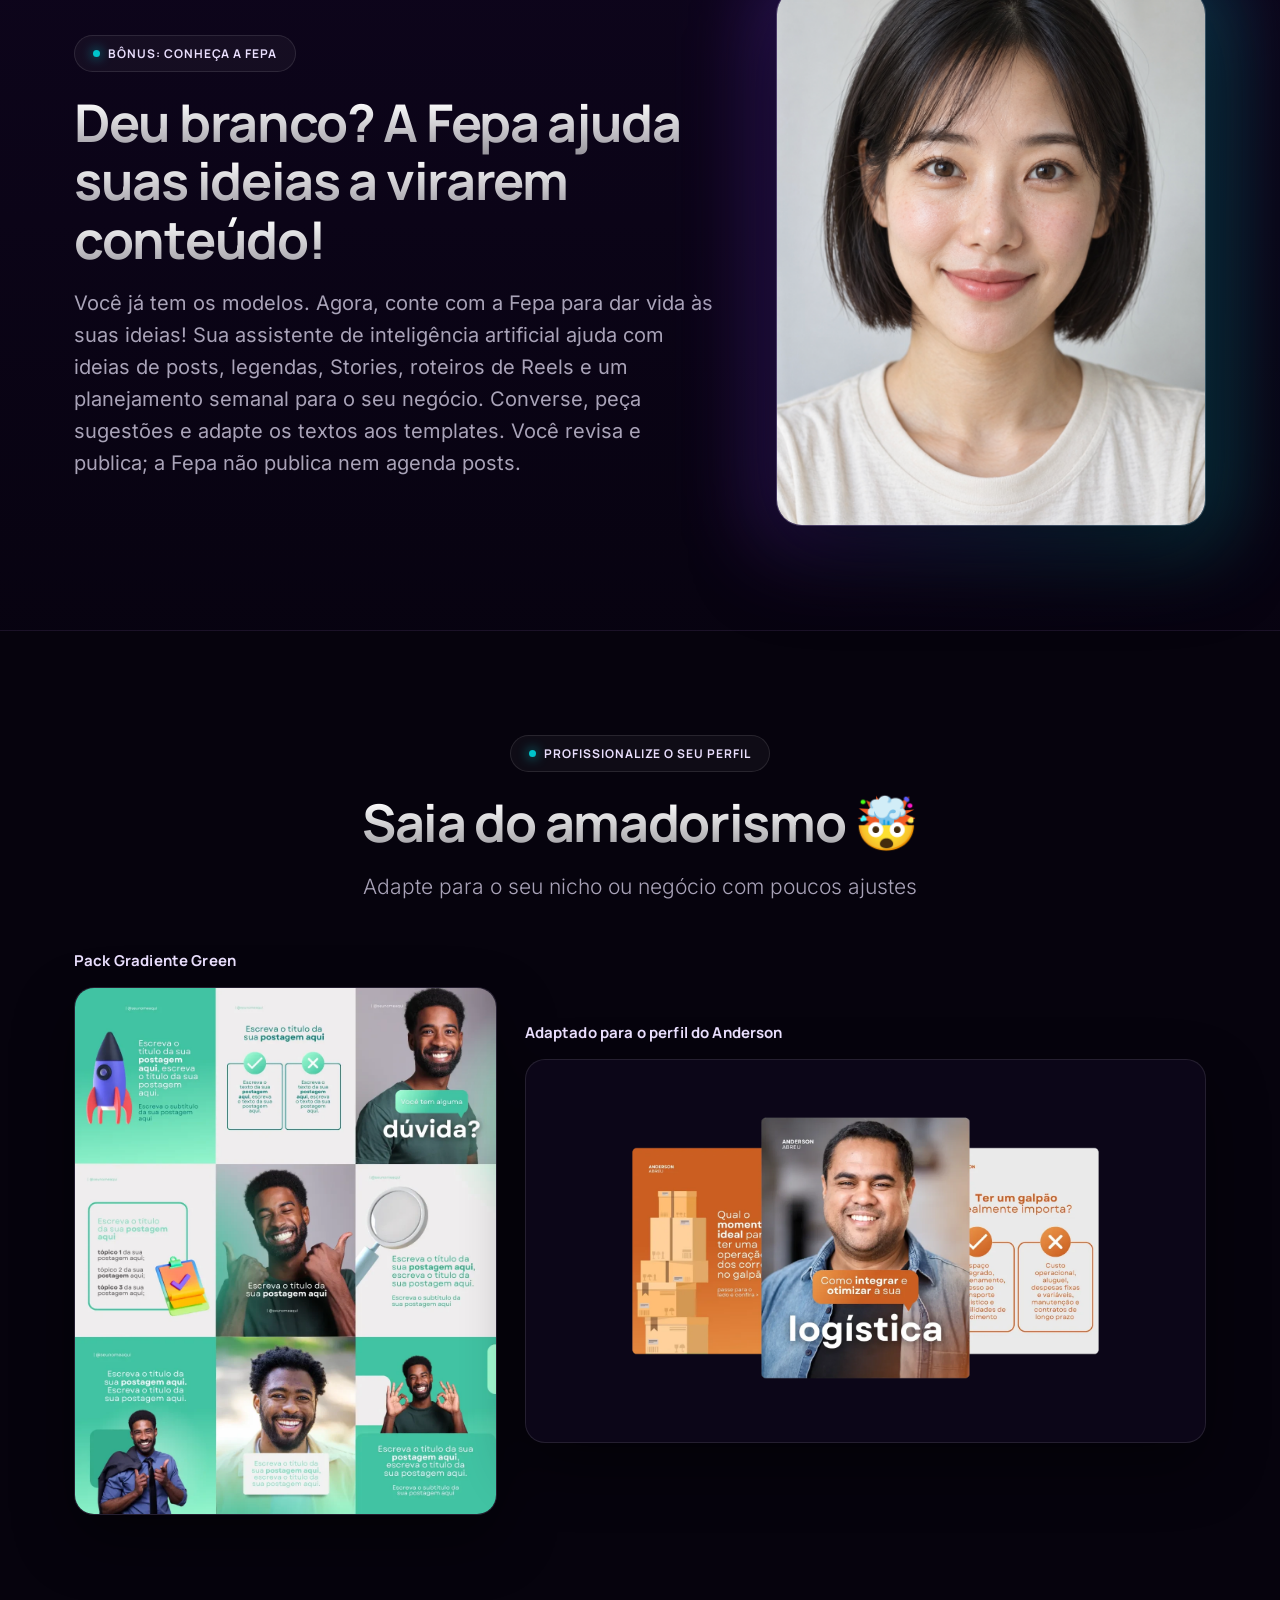
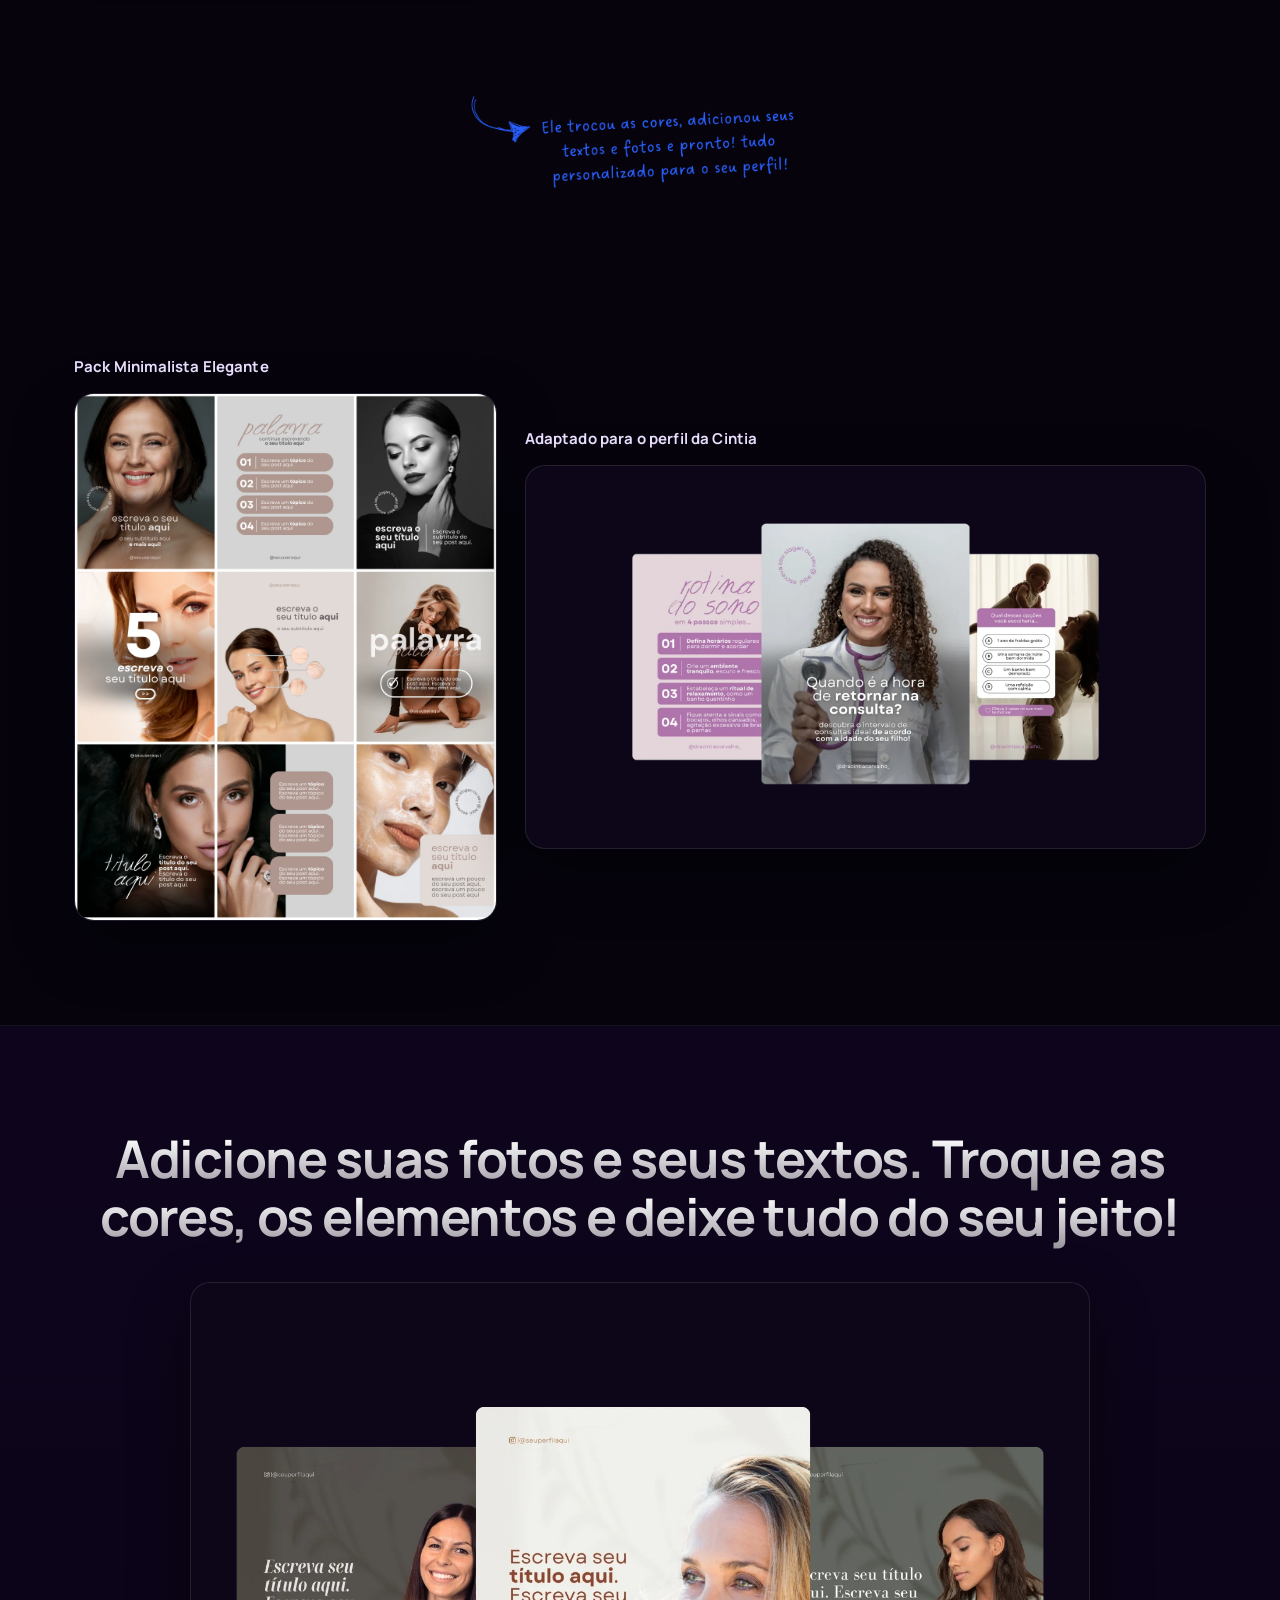
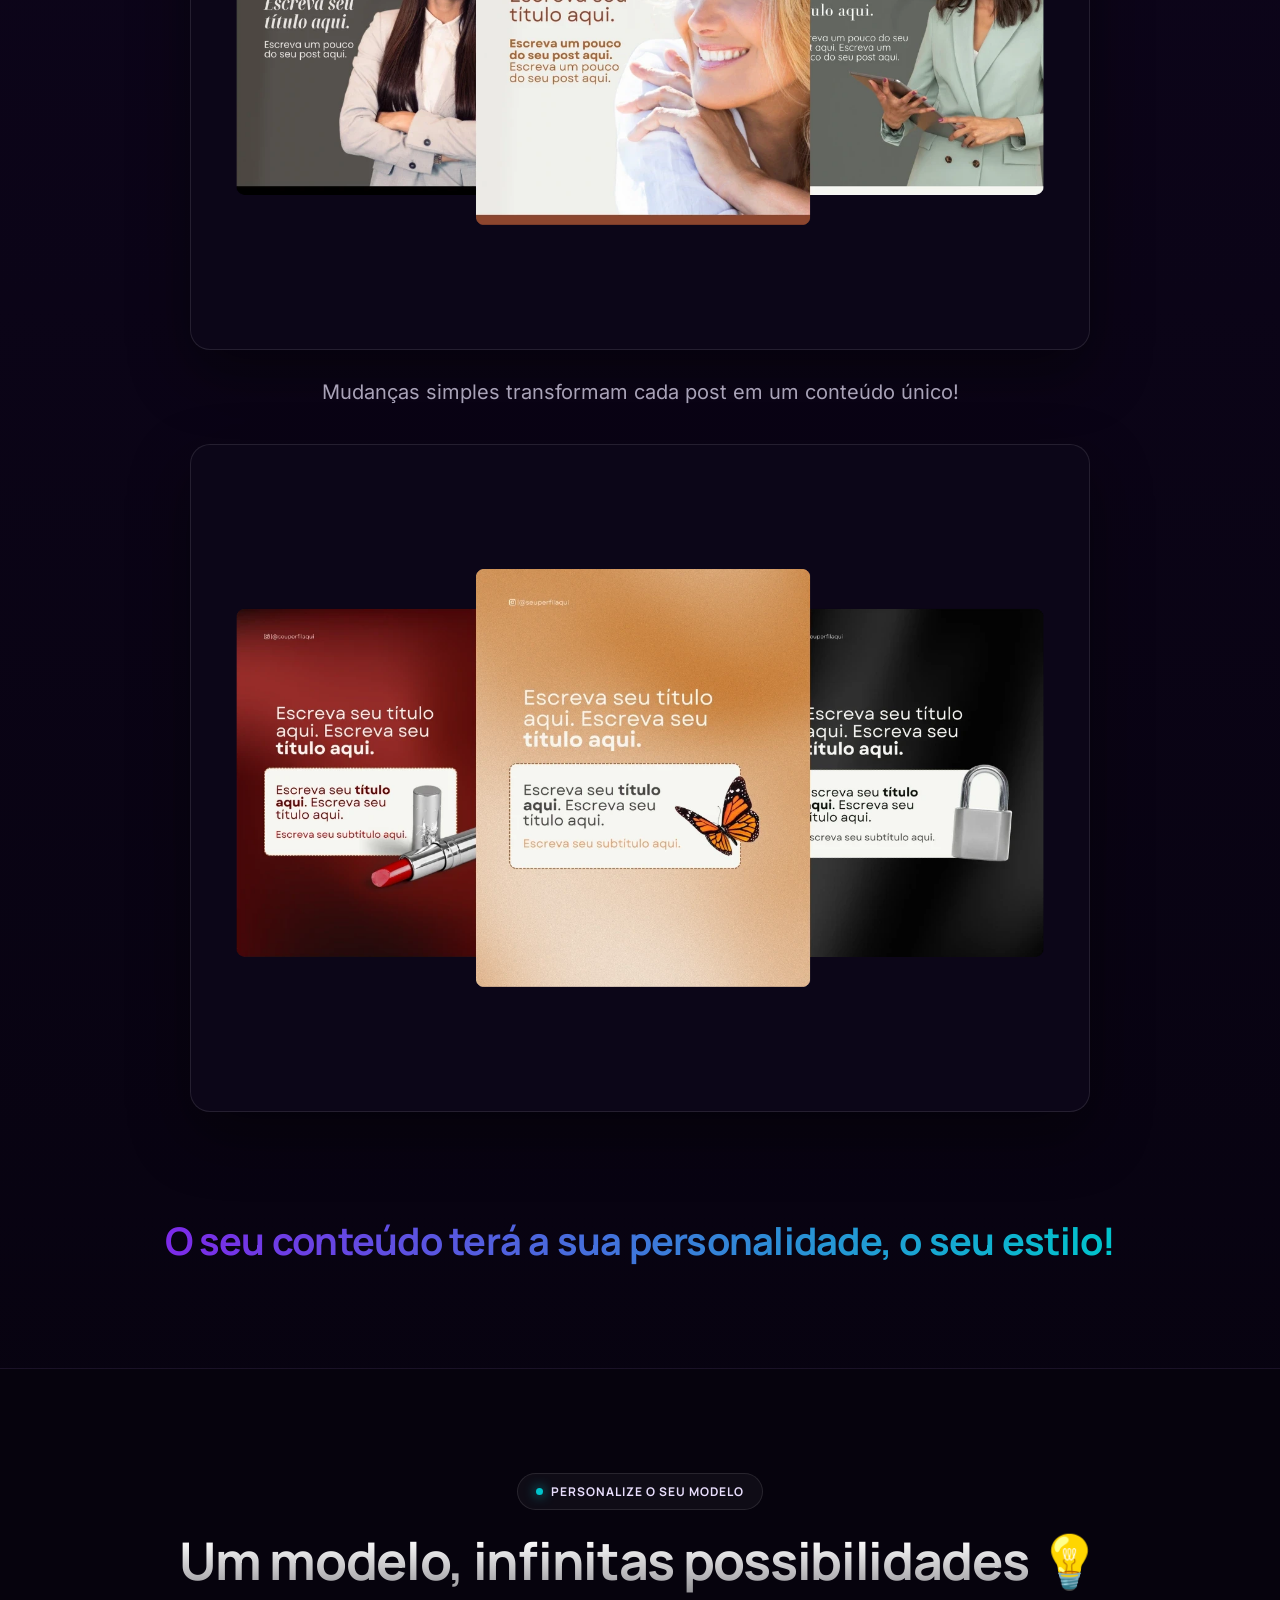
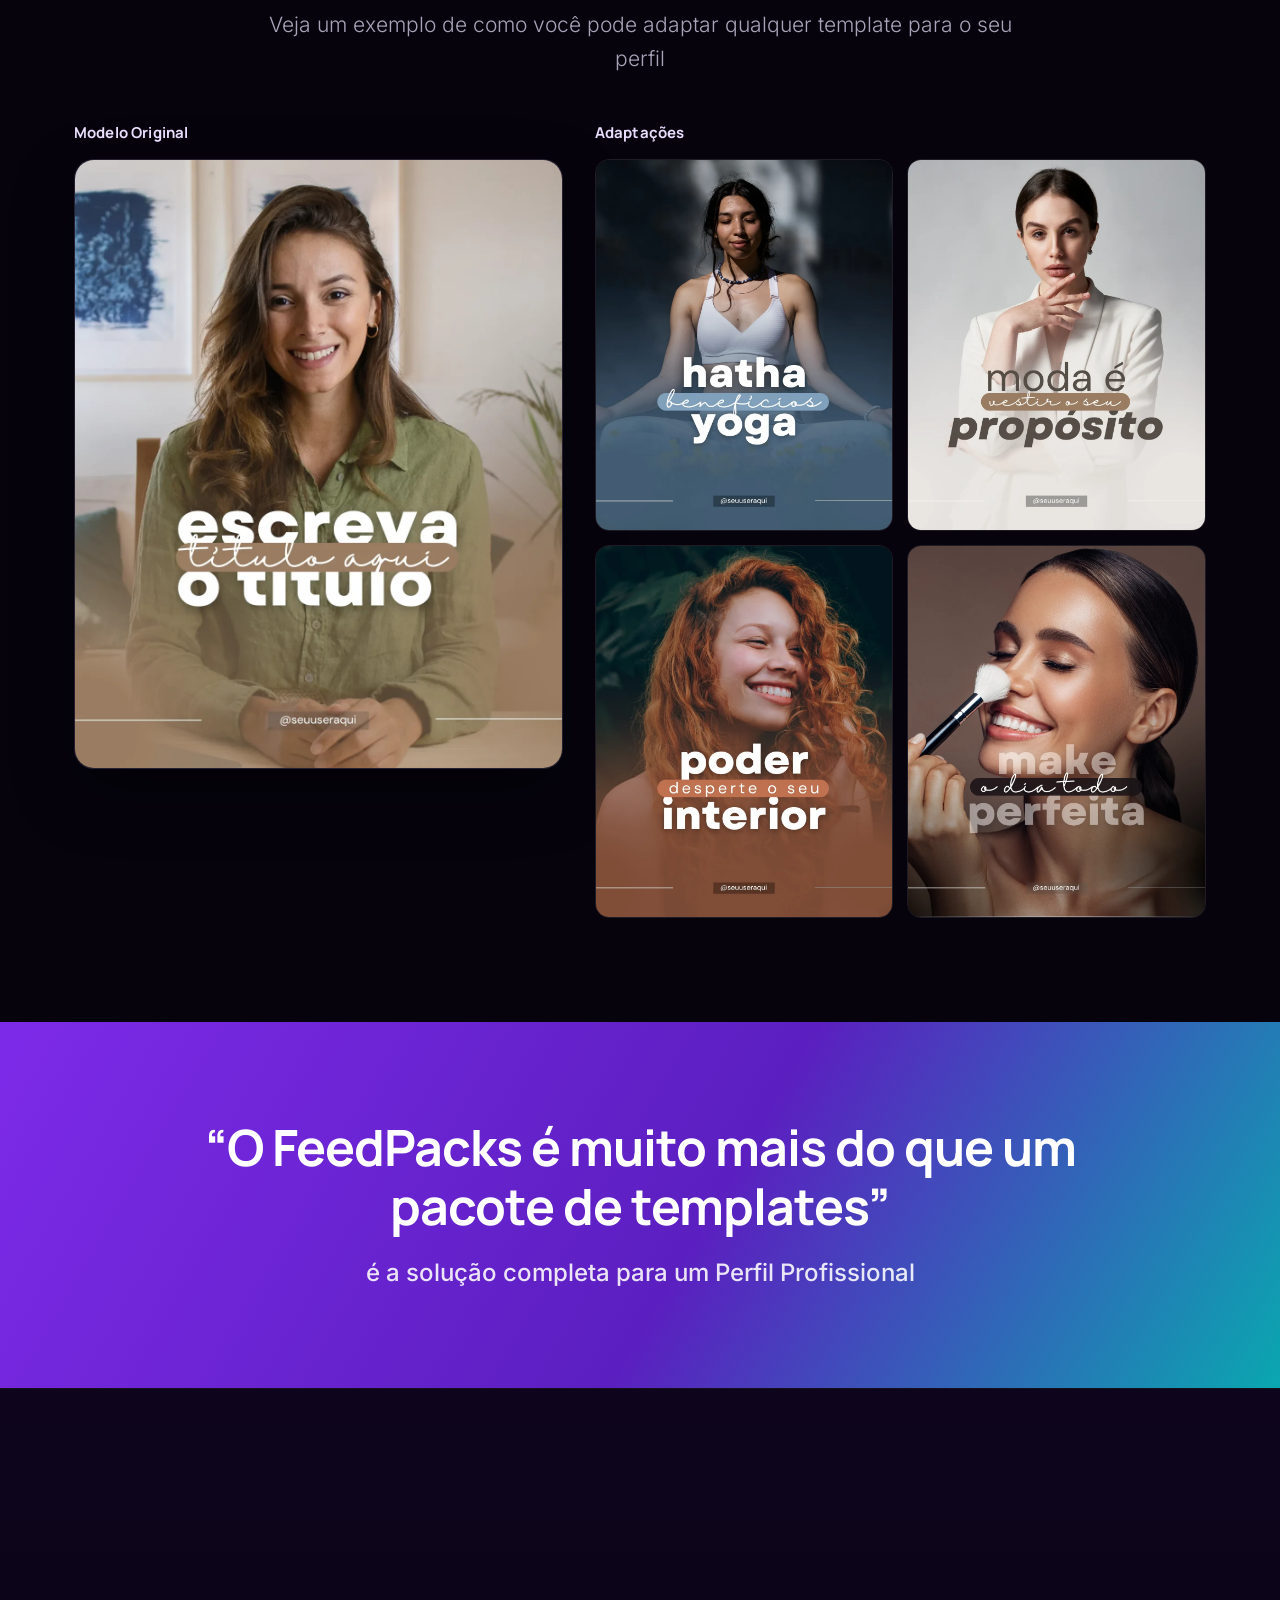
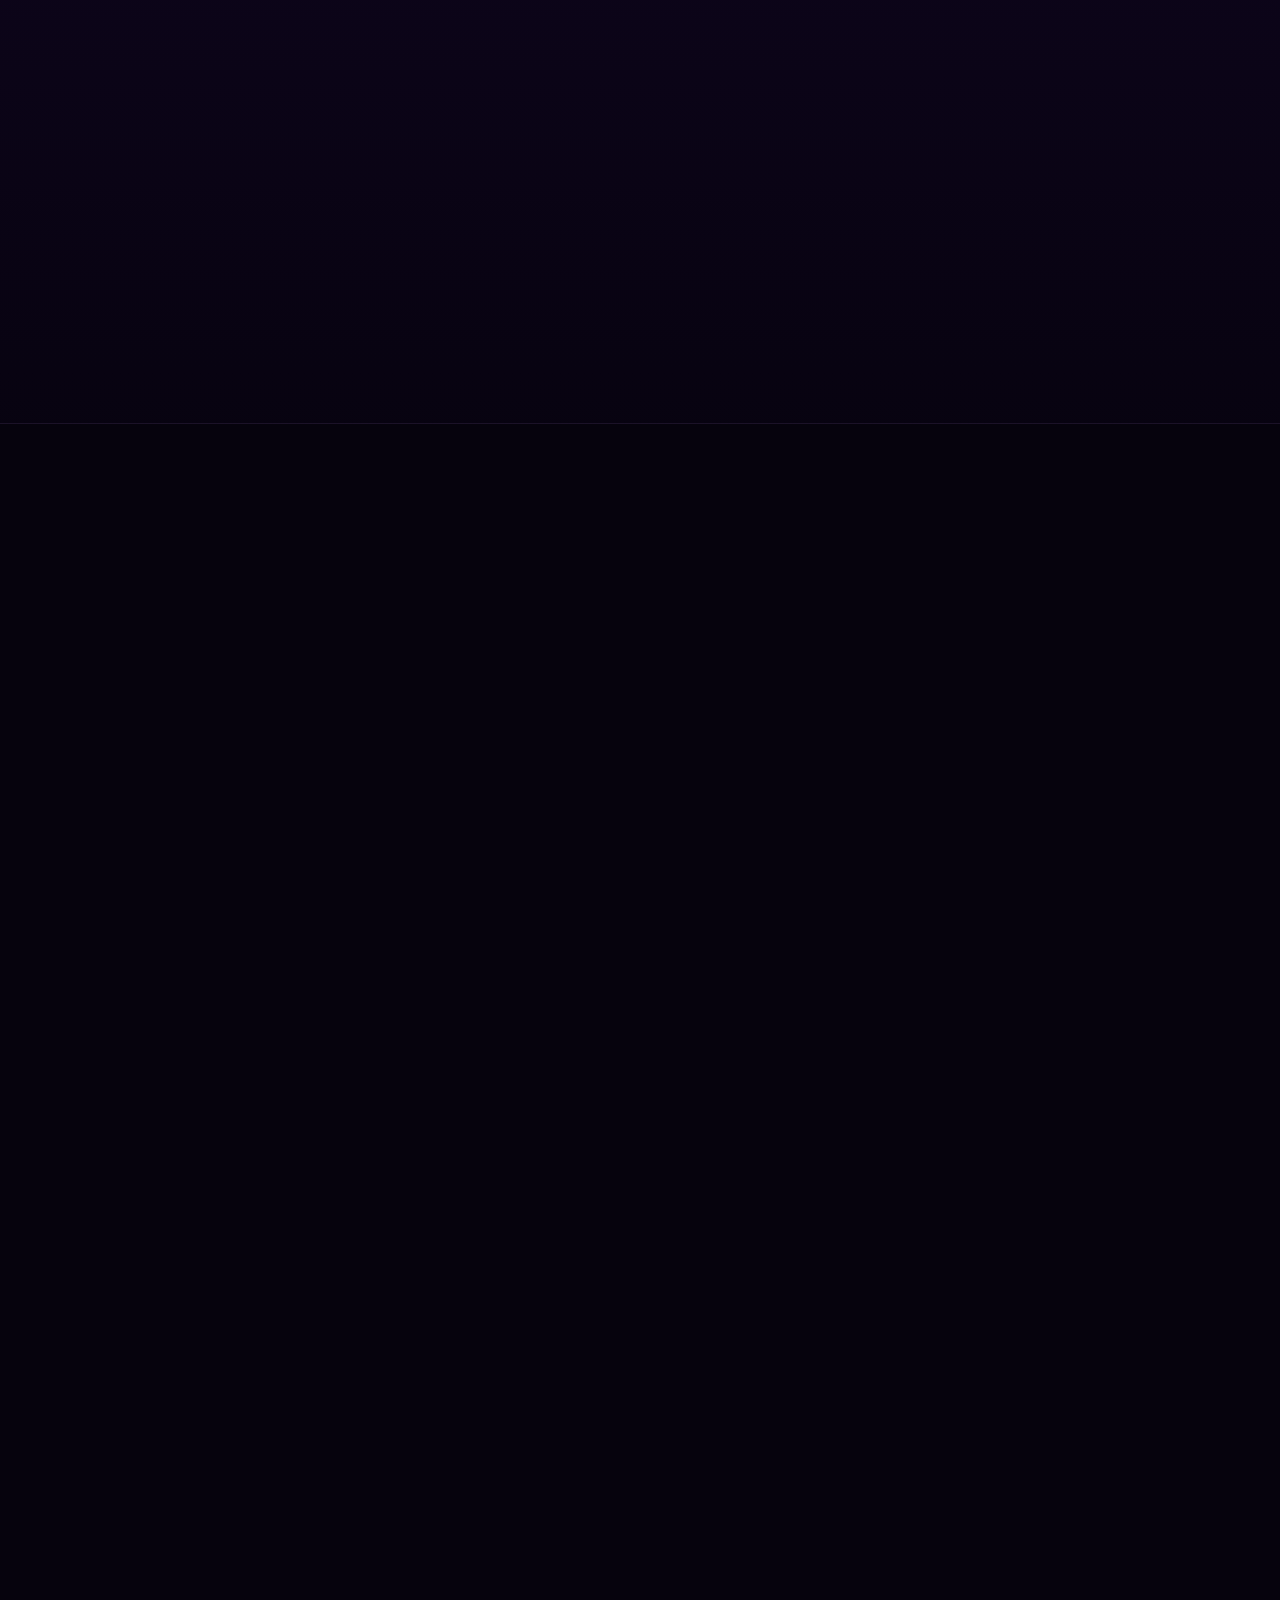
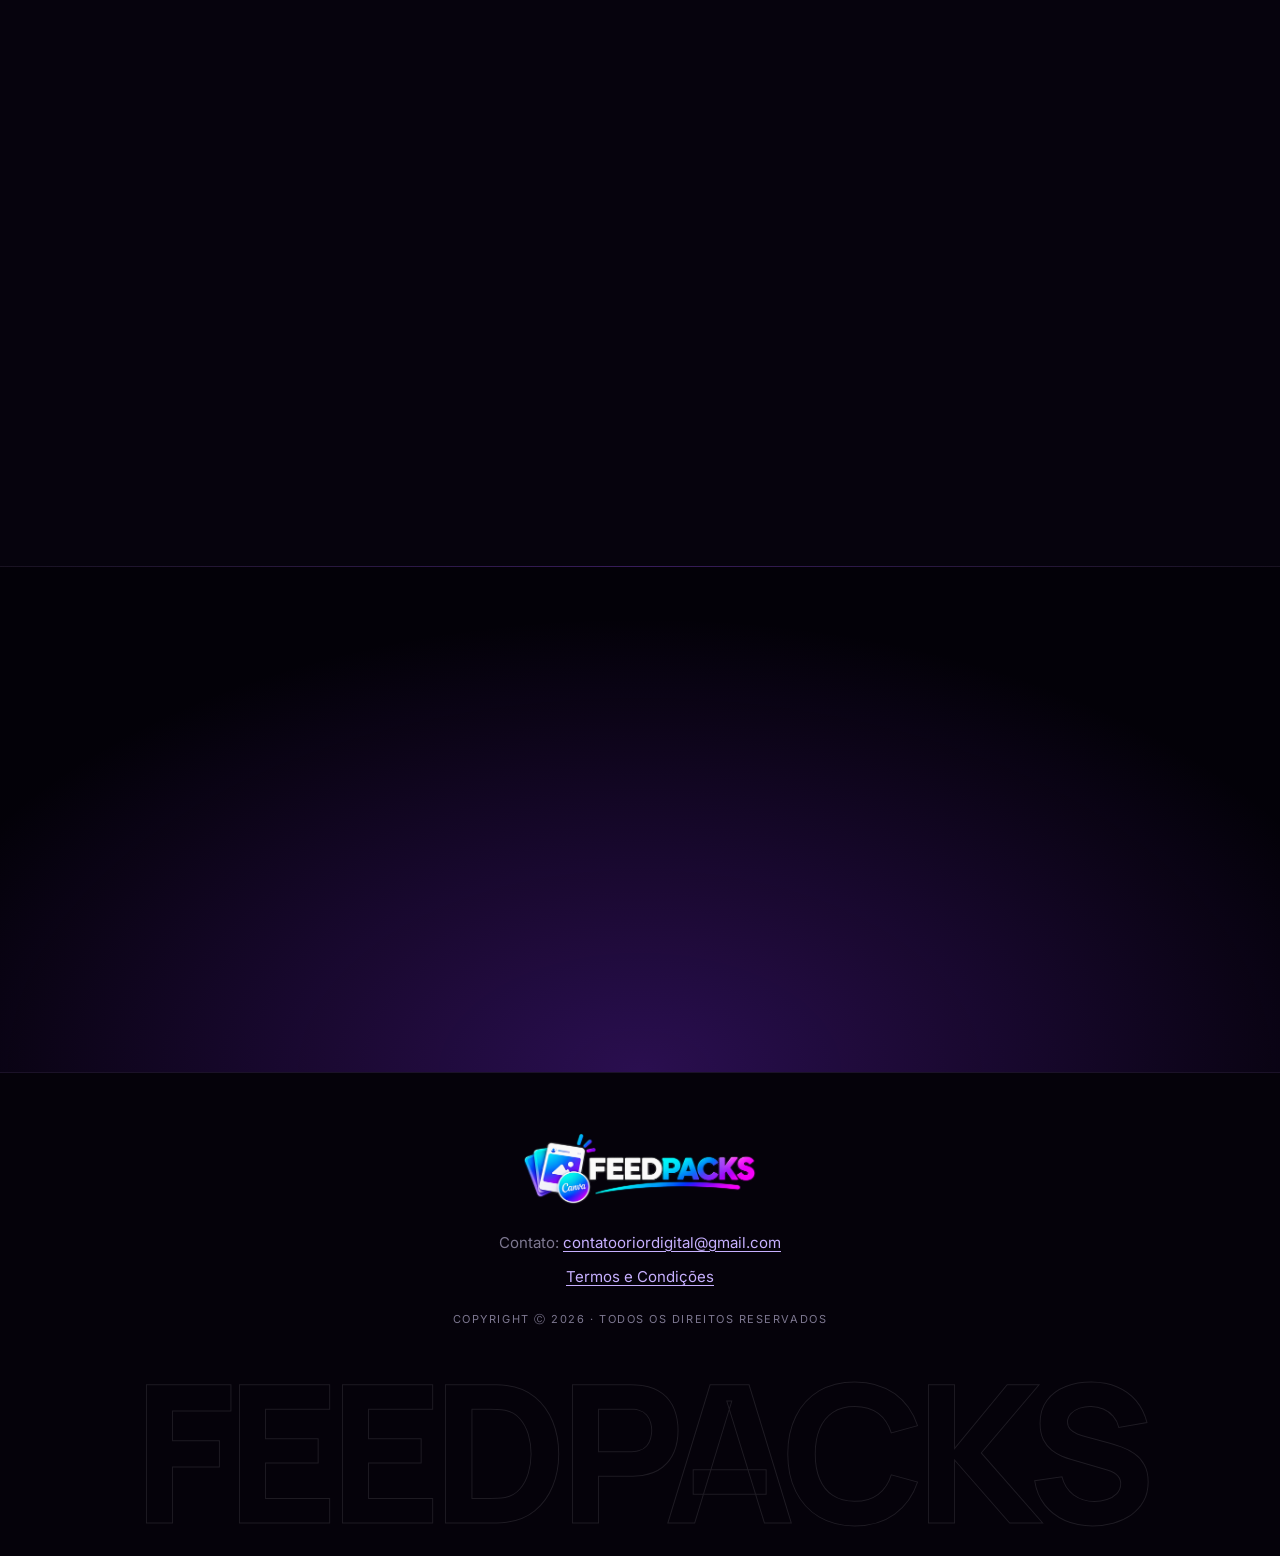
==== commit 744a3267: "Melhora desempenho (fontes locais, CAPI apos load, carrossel sem reflow) e adiciona logo no bloco de" ====
--- a/v2/index.html
+++ b/v2/index.html
@@ -5,11 +5,12 @@
 <meta name="viewport" content="width=device-width, initial-scale=1">
 <title>FeedPacks</title>
 <link rel="icon" href="../assets/feedpacks-logo.png?v=2">
-<link rel="preconnect" href="https://fonts.googleapis.com">
-<link rel="preconnect" href="https://fonts.gstatic.com" crossorigin>
-<link href="https://fonts.googleapis.com/css2?family=Inter:wght@300;400;500;600&family=Manrope:wght@400;600;700;800&display=swap" rel="stylesheet">
+<link rel="preload" href="fonts/manrope.woff2" as="font" type="font/woff2" crossorigin>
+<link rel="preload" href="fonts/inter.woff2" as="font" type="font/woff2" crossorigin>
 <script>document.documentElement.className+=" js"</script>
-<style>:root{--bg:#06030d;--ink:#fff;--mut:#a9a3b8;--mut2:#7d7790;--line:rgba(255,255,255,.1);--card:rgba(255,255,255,.04);--p:#7d2ae8;--p2:#9b5cff;--c:#00c4cc;--grad:linear-gradient(90deg,#7d2ae8,#00c4cc);--r:20px}
+<style>@font-face{font-family:'Inter';font-style:normal;font-weight:300 600;font-display:swap;src:url(fonts/inter.woff2) format('woff2')}
+@font-face{font-family:'Manrope';font-style:normal;font-weight:400 800;font-display:swap;src:url(fonts/manrope.woff2) format('woff2')}
+:root{--bg:#06030d;--ink:#fff;--mut:#a9a3b8;--mut2:#7d7790;--line:rgba(255,255,255,.1);--card:rgba(255,255,255,.04);--p:#7d2ae8;--p2:#9b5cff;--c:#00c4cc;--grad:linear-gradient(90deg,#7d2ae8,#00c4cc);--r:20px}
 *{box-sizing:border-box;margin:0;padding:0}
 html{scroll-behavior:smooth;-webkit-text-size-adjust:100%}
 body{background:var(--bg);color:var(--ink);font-family:'Inter',system-ui,sans-serif;line-height:1.6;overflow-x:hidden;-webkit-font-smoothing:antialiased}
@@ -168,6 +169,7 @@
 .list li{display:flex;gap:14px;align-items:flex-start;color:#e4ddf3;margin-bottom:14px;font-size:16.5px;line-height:1.45}
 .list svg,.mini svg{flex:0 0 22px;width:22px;height:22px;color:var(--c);margin-top:1px}
 .price{grid-column:2;grid-row:1/3;padding:36px 36px 40px;text-align:center;border-left:1px solid var(--line);background:rgba(0,0,0,.28);display:flex;flex-direction:column;align-items:center;justify-content:center}
+.price-logo{width:min(240px,72%);height:auto;margin:0 auto 20px}
 .from{font-size:20px;color:var(--mut)}.from s{color:#ff8fa3;text-decoration-thickness:2px}
 .now{font:800 clamp(52px,7vw,76px)/1.05 'Manrope',sans-serif;margin:8px 0 26px;background:var(--grad);-webkit-background-clip:text;background-clip:text;-webkit-text-fill-color:transparent;color:transparent;letter-spacing:-.03em}
 .price .shiny{padding:18px 26px;font-size:13px;text-align:center;line-height:1.25}
@@ -229,12 +231,15 @@
 function fbc(){var c=ck('_fbc');if(c)return c;var id=new URLSearchParams(location.search).get('fbclid');return id?'fb.1.'+Date.now()+'.'+id:''}
 function st(){try{return JSON.parse(localStorage.getItem('lp_utms')||'{}')}catch(e){return{}}}
 /* mesmo event_id no pixel e na API de Conversoes: a Meta deduplica */
-window.__lpTrack=function(name,wait){var id='lp'+Date.now().toString(36)+Math.random().toString(36).slice(2,10);
+window.__lpTrack=function(name){var id='lp'+Date.now().toString(36)+Math.random().toString(36).slice(2,10),sent=false;
  try{fbq('track',name,{},{eventID:id})}catch(e){}
- function send(){var u=st(),d={event_name:name,event_id:id,url:location.href,fbp:ck('_fbp'),fbc:fbc()};['utm_source','utm_medium','utm_campaign','utm_content','utm_term'].forEach(function(k){if(u[k])d[k]=u[k]});
-  try{fetch('/api/meta',{method:'POST',headers:{'Content-Type':'application/json'},body:JSON.stringify(d),keepalive:true}).catch(function(){})}catch(e){}}
- if(wait)setTimeout(send,wait);else send()};
-__lpTrack('PageView',800)})();
+ /* API de Conversoes: so depois que a pagina carregou (fora do caminho critico); sendBeacon nao bloqueia nada */
+ function send(){if(sent)return;sent=true;var u=st(),d={event_name:name,event_id:id,url:location.href,fbp:ck('_fbp'),fbc:fbc()};['utm_source','utm_medium','utm_campaign','utm_content','utm_term'].forEach(function(k){if(u[k])d[k]=u[k]});
+  var j=JSON.stringify(d);try{if(!(navigator.sendBeacon&&navigator.sendBeacon('/api/meta',new Blob([j],{type:'application/json'}))))fetch('/api/meta',{method:'POST',headers:{'Content-Type':'application/json'},body:j,keepalive:true}).catch(function(){})}catch(e){}}
+ function later(){(window.requestIdleCallback||function(f){setTimeout(f,1200)})(send,{timeout:3000})}
+ if(document.readyState==='complete')later();else addEventListener('load',later);
+ addEventListener('pagehide',send)};
+__lpTrack('PageView')})();
 </script>
 </head>
 <body>
@@ -423,6 +428,7 @@
       <h3 class="pc-title">Veja tudo que você vai receber 👀</h3>
       <ul class="list"><li><svg viewBox="0 0 24 24" fill="none" stroke="currentColor" stroke-width="2.2" stroke-linecap="round" stroke-linejoin="round" aria-hidden="true"><path d="M21.801 10A10 10 0 1 1 17 3.335"></path><path d="m9 11 3 3L22 4"></path></svg><span>Modelos de posts organizados por estilo e área profissional</span></li><li><svg viewBox="0 0 24 24" fill="none" stroke="currentColor" stroke-width="2.2" stroke-linecap="round" stroke-linejoin="round" aria-hidden="true"><path d="M21.801 10A10 10 0 1 1 17 3.335"></path><path d="m9 11 3 3L22 4"></path></svg><span>E-books editáveis</span></li><li><svg viewBox="0 0 24 24" fill="none" stroke="currentColor" stroke-width="2.2" stroke-linecap="round" stroke-linejoin="round" aria-hidden="true"><path d="M21.801 10A10 10 0 1 1 17 3.335"></path><path d="m9 11 3 3L22 4"></path></svg><span>Cartões virtuais</span></li><li><svg viewBox="0 0 24 24" fill="none" stroke="currentColor" stroke-width="2.2" stroke-linecap="round" stroke-linejoin="round" aria-hidden="true"><path d="M21.801 10A10 10 0 1 1 17 3.335"></path><path d="m9 11 3 3L22 4"></path></svg><span>Mini sites para bio</span></li><li><svg viewBox="0 0 24 24" fill="none" stroke="currentColor" stroke-width="2.2" stroke-linecap="round" stroke-linejoin="round" aria-hidden="true"><path d="M21.801 10A10 10 0 1 1 17 3.335"></path><path d="m9 11 3 3L22 4"></path></svg><span>Carrosséis editáveis</span></li><li><svg viewBox="0 0 24 24" fill="none" stroke="currentColor" stroke-width="2.2" stroke-linecap="round" stroke-linejoin="round" aria-hidden="true"><path d="M21.801 10A10 10 0 1 1 17 3.335"></path><path d="m9 11 3 3L22 4"></path></svg><span>Apresentações editáveis</span></li><li><svg viewBox="0 0 24 24" fill="none" stroke="currentColor" stroke-width="2.2" stroke-linecap="round" stroke-linejoin="round" aria-hidden="true"><path d="M21.801 10A10 10 0 1 1 17 3.335"></path><path d="m9 11 3 3L22 4"></path></svg><span>Tutoriais para começar e personalizar no Canva</span></li><li><svg viewBox="0 0 24 24" fill="none" stroke="currentColor" stroke-width="2.2" stroke-linecap="round" stroke-linejoin="round" aria-hidden="true"><path d="M21.801 10A10 10 0 1 1 17 3.335"></path><path d="m9 11 3 3L22 4"></path></svg><span>Fepa: assistente de IA para ideias, textos e planejamento</span></li><li><svg viewBox="0 0 24 24" fill="none" stroke="currentColor" stroke-width="2.2" stroke-linecap="round" stroke-linejoin="round" aria-hidden="true"><path d="M21.801 10A10 10 0 1 1 17 3.335"></path><path d="m9 11 3 3L22 4"></path></svg><span>Suporte por e-mail</span></li></ul>
       <div class="price">
+        <img class="price-logo" src="../assets/feedpacks-logo.png?v=2" alt="FeedPacks" loading="lazy" width="240" height="82">
         <p class="from">De <s>R$ 97</s> por apenas</p>
         <p class="now">R$47,00</p>
         <button type="button" class="shiny" data-buy><span>Quero garantir por R$ 47</span><svg viewBox="0 0 24 24" fill="none" stroke="currentColor" stroke-width="2.4" stroke-linecap="round" stroke-linejoin="round" aria-hidden="true"><path d="M5 12h14"></path><path d="m13 6 6 6-6 6"></path></svg></button>
@@ -478,7 +484,7 @@
 car.querySelector('.car-prev').onclick=function(){go(cur-1)};
 car.querySelector('.car-next').onclick=function(){go(cur+1)};
 var t;tr.addEventListener('scroll',function(){clearTimeout(t);t=setTimeout(function(){var w=sl[pv].offsetLeft-sl[0].offsetLeft||1;var p=Math.round(tr.scrollLeft/w);if(p!==cur){cur=Math.max(0,Math.min(p,pages()-1));mark()}},80)});
-addEventListener('resize',function(){if(PV()!==pv)build()});build()})();
+addEventListener('resize',function(){if(PV()!==pv)build()});requestAnimationFrame(function(){requestAnimationFrame(build)})})();
 
 /* sliders de formato (troca de imagens) */
 [].slice.call(document.querySelectorAll('.slider')).forEach(function(s){var L=s.dataset.slides.split('|'),im=s.querySelector('img'),i=0,tm;if(L.length<2)return;
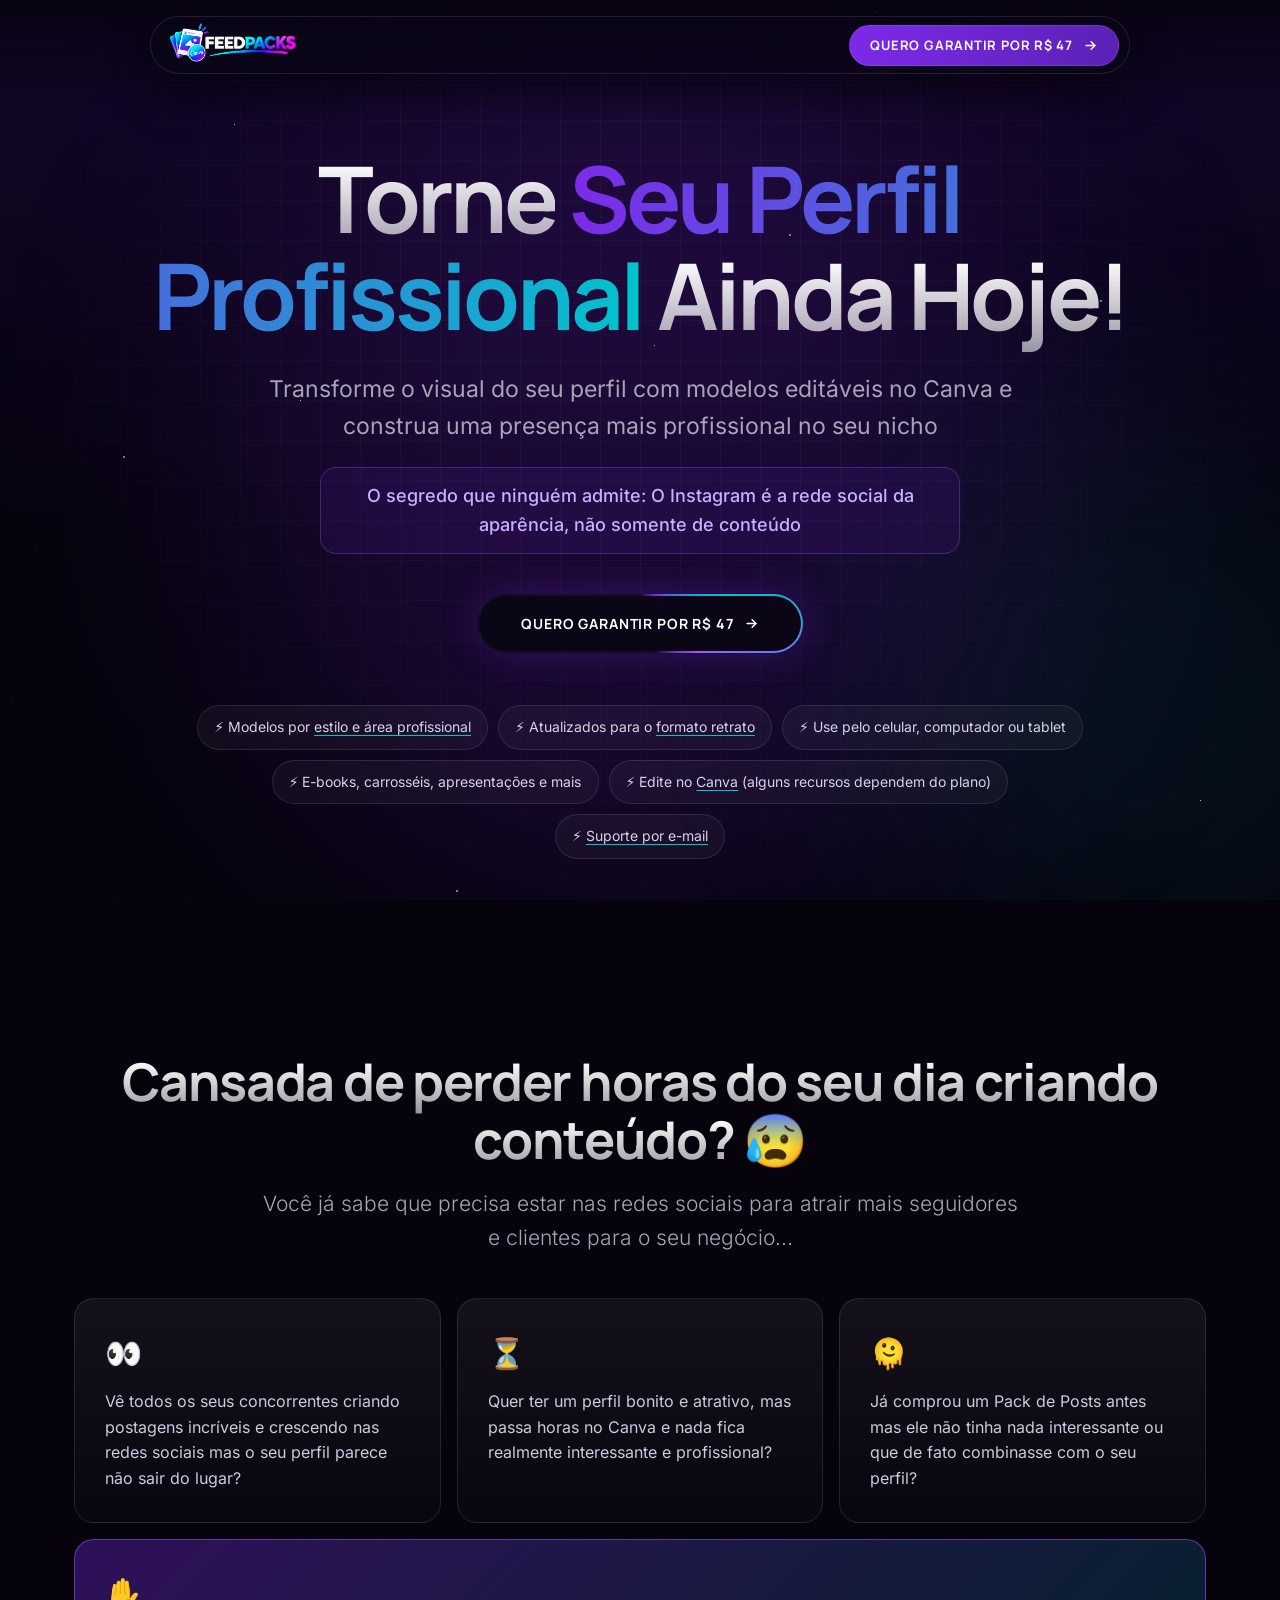
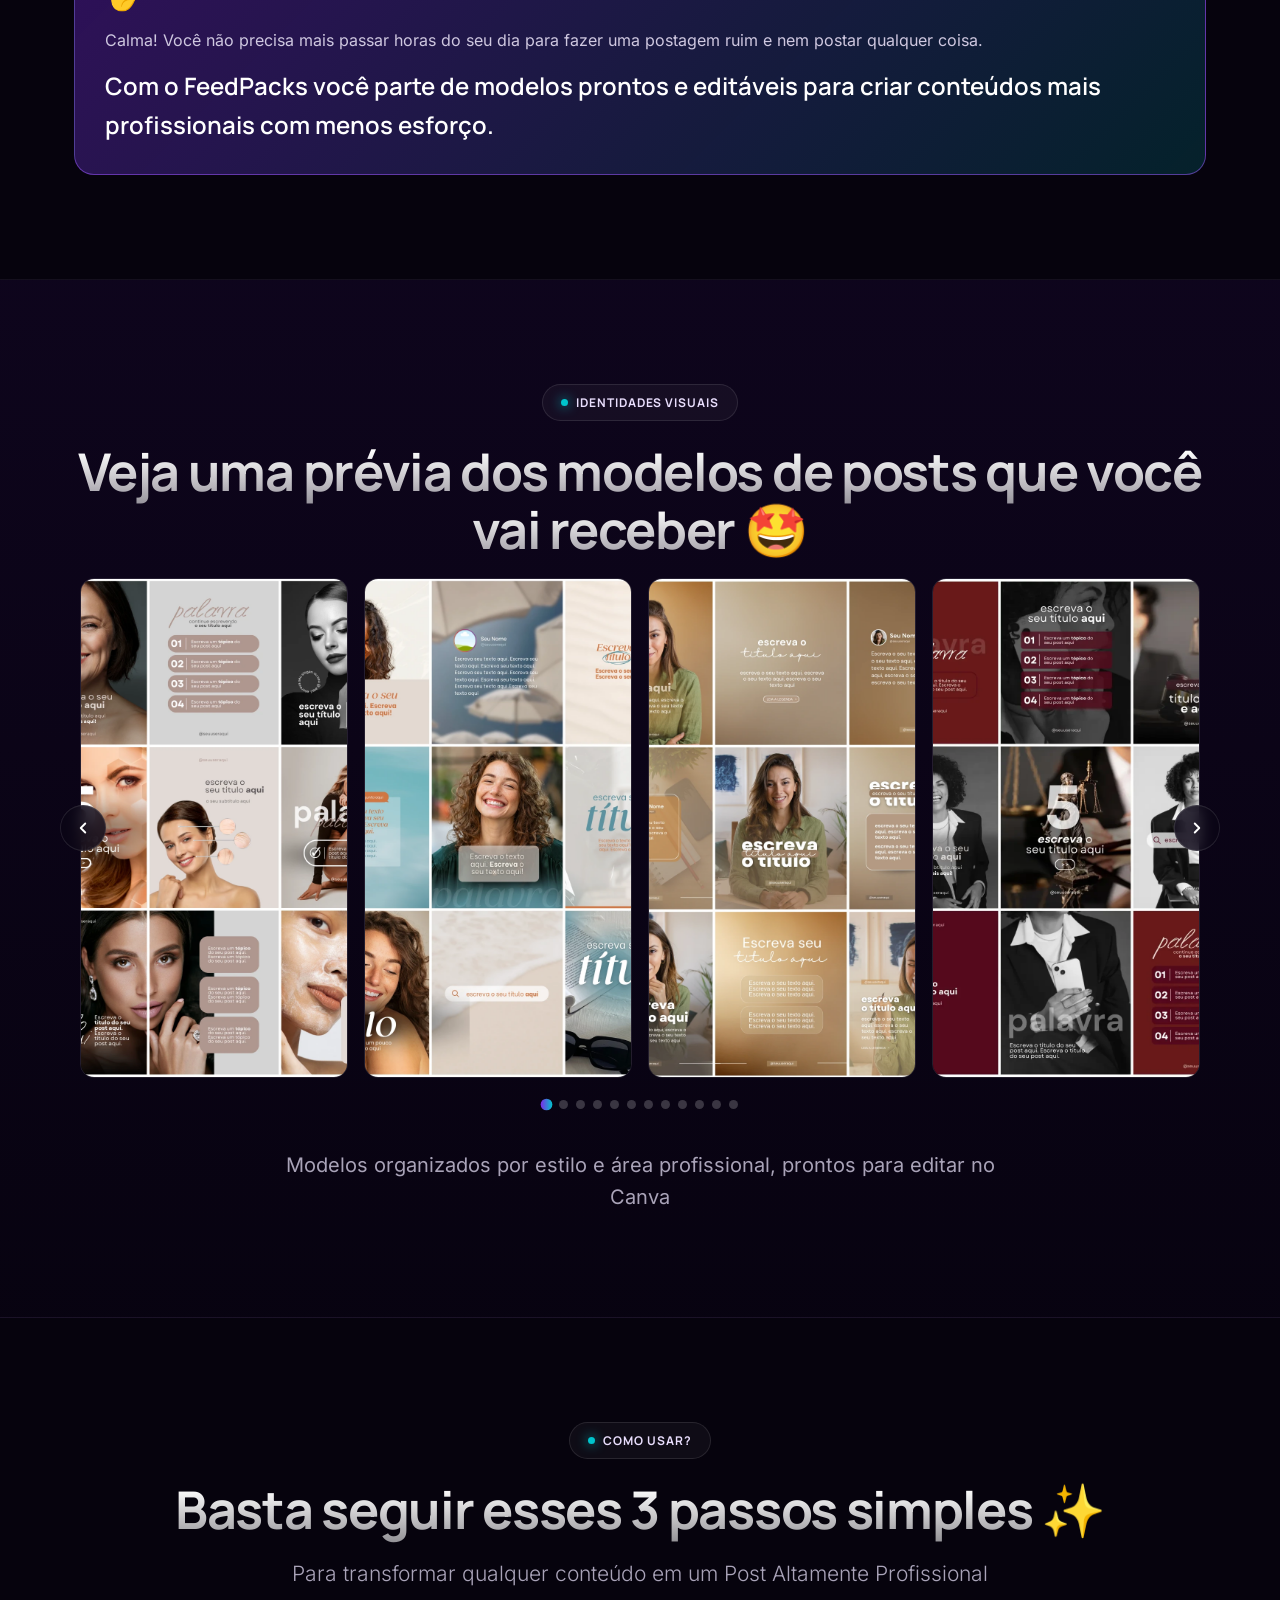
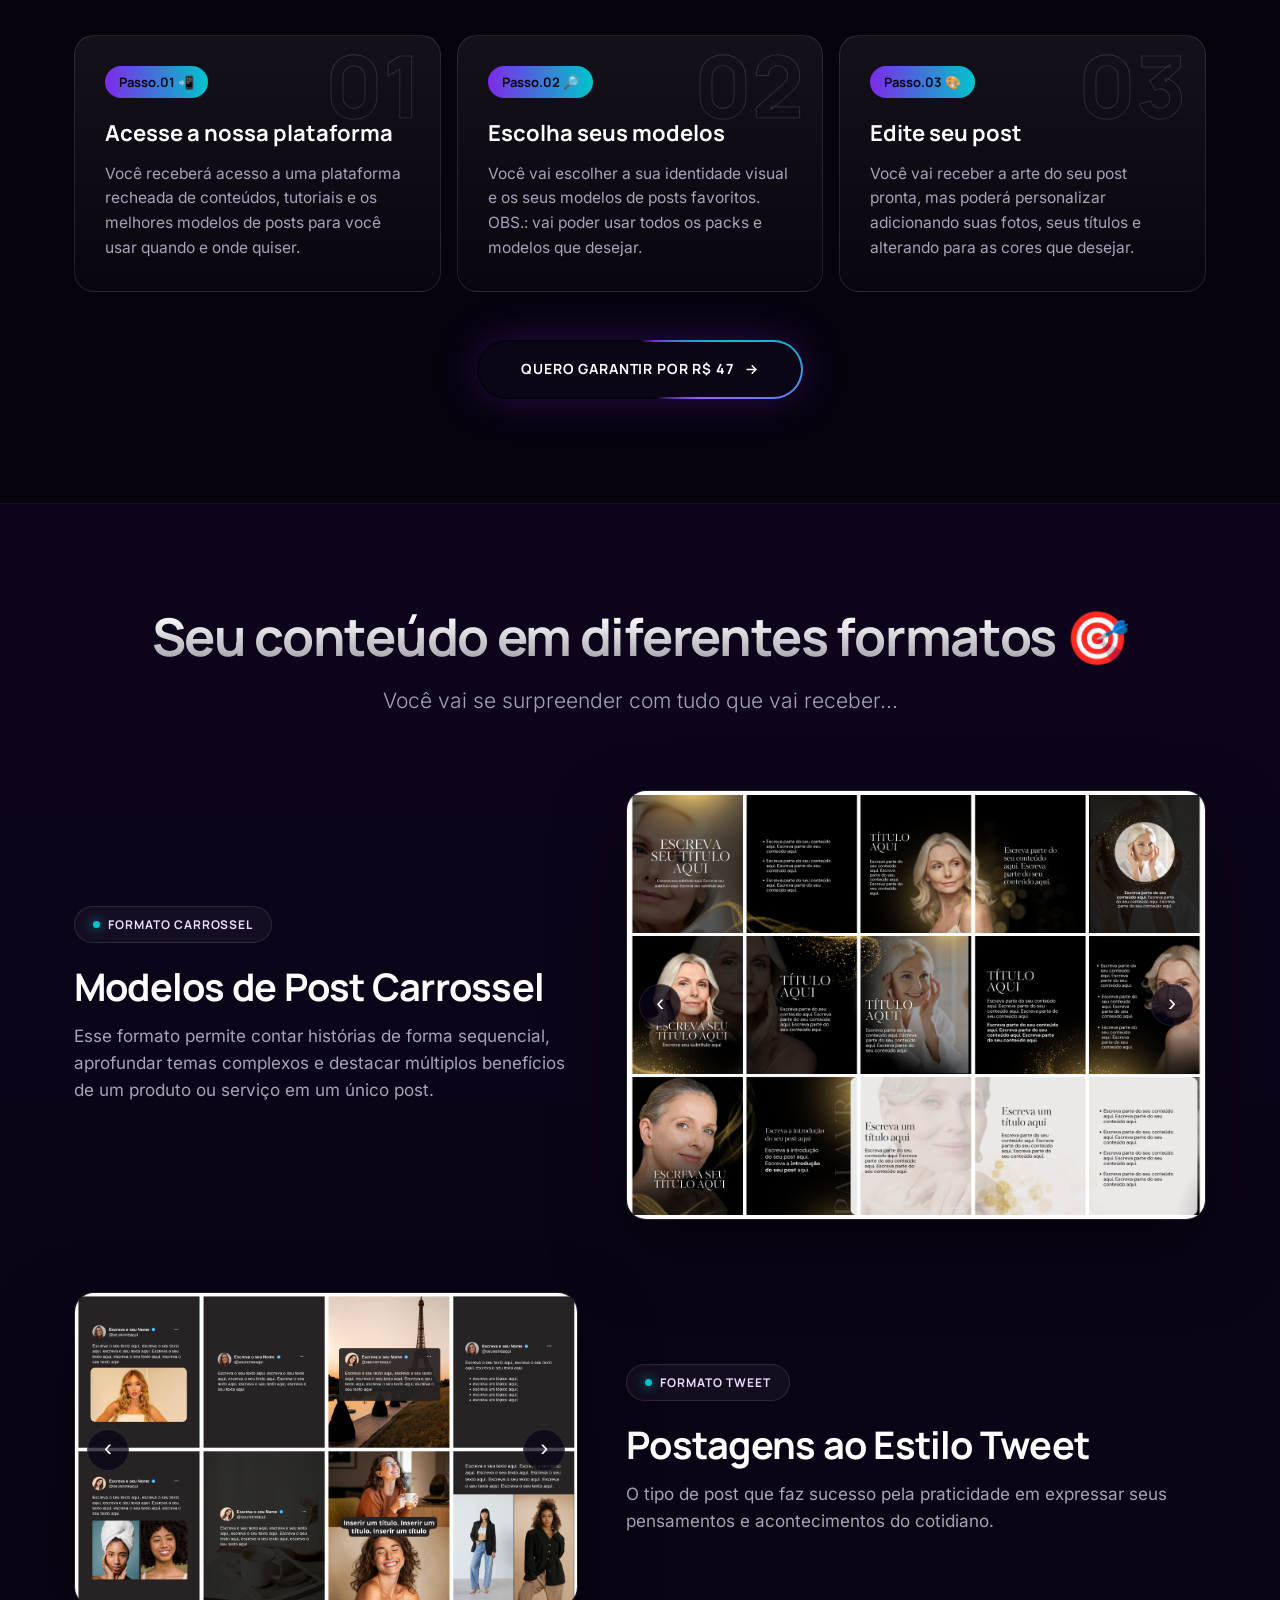
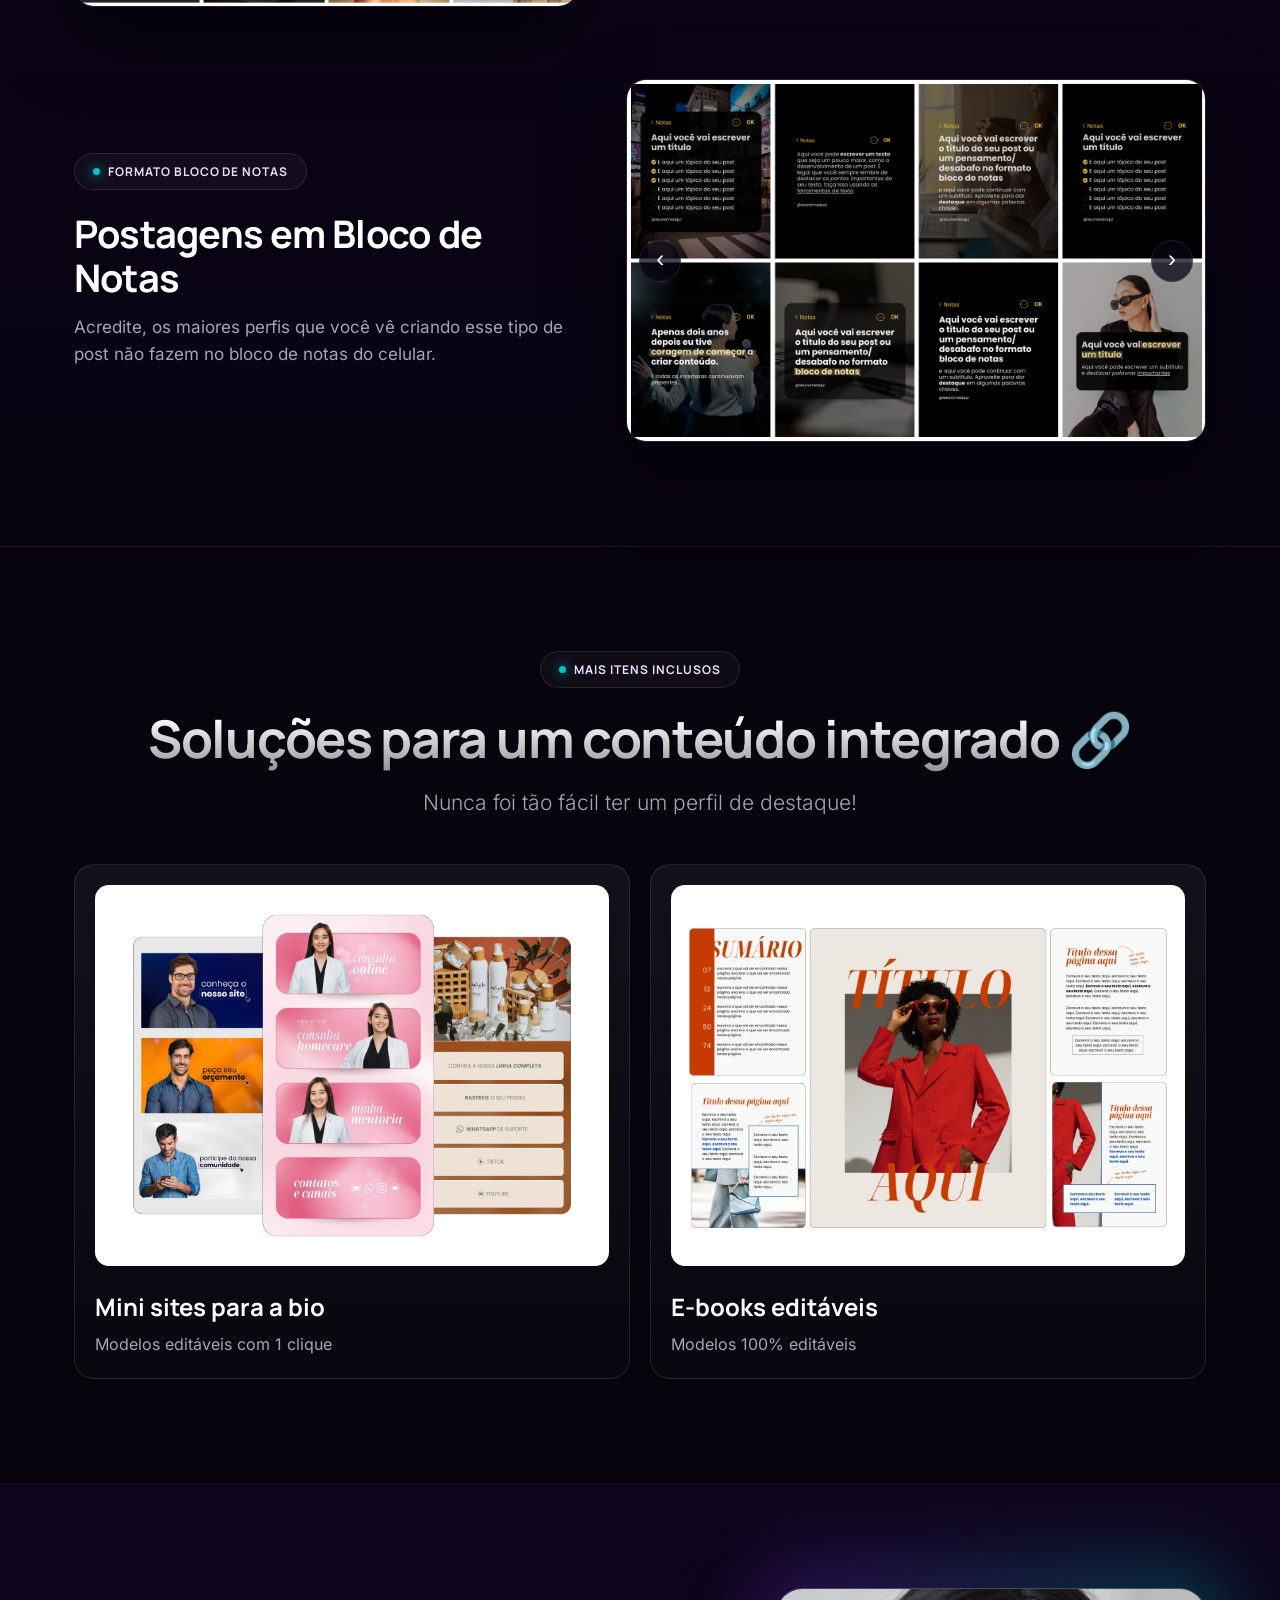
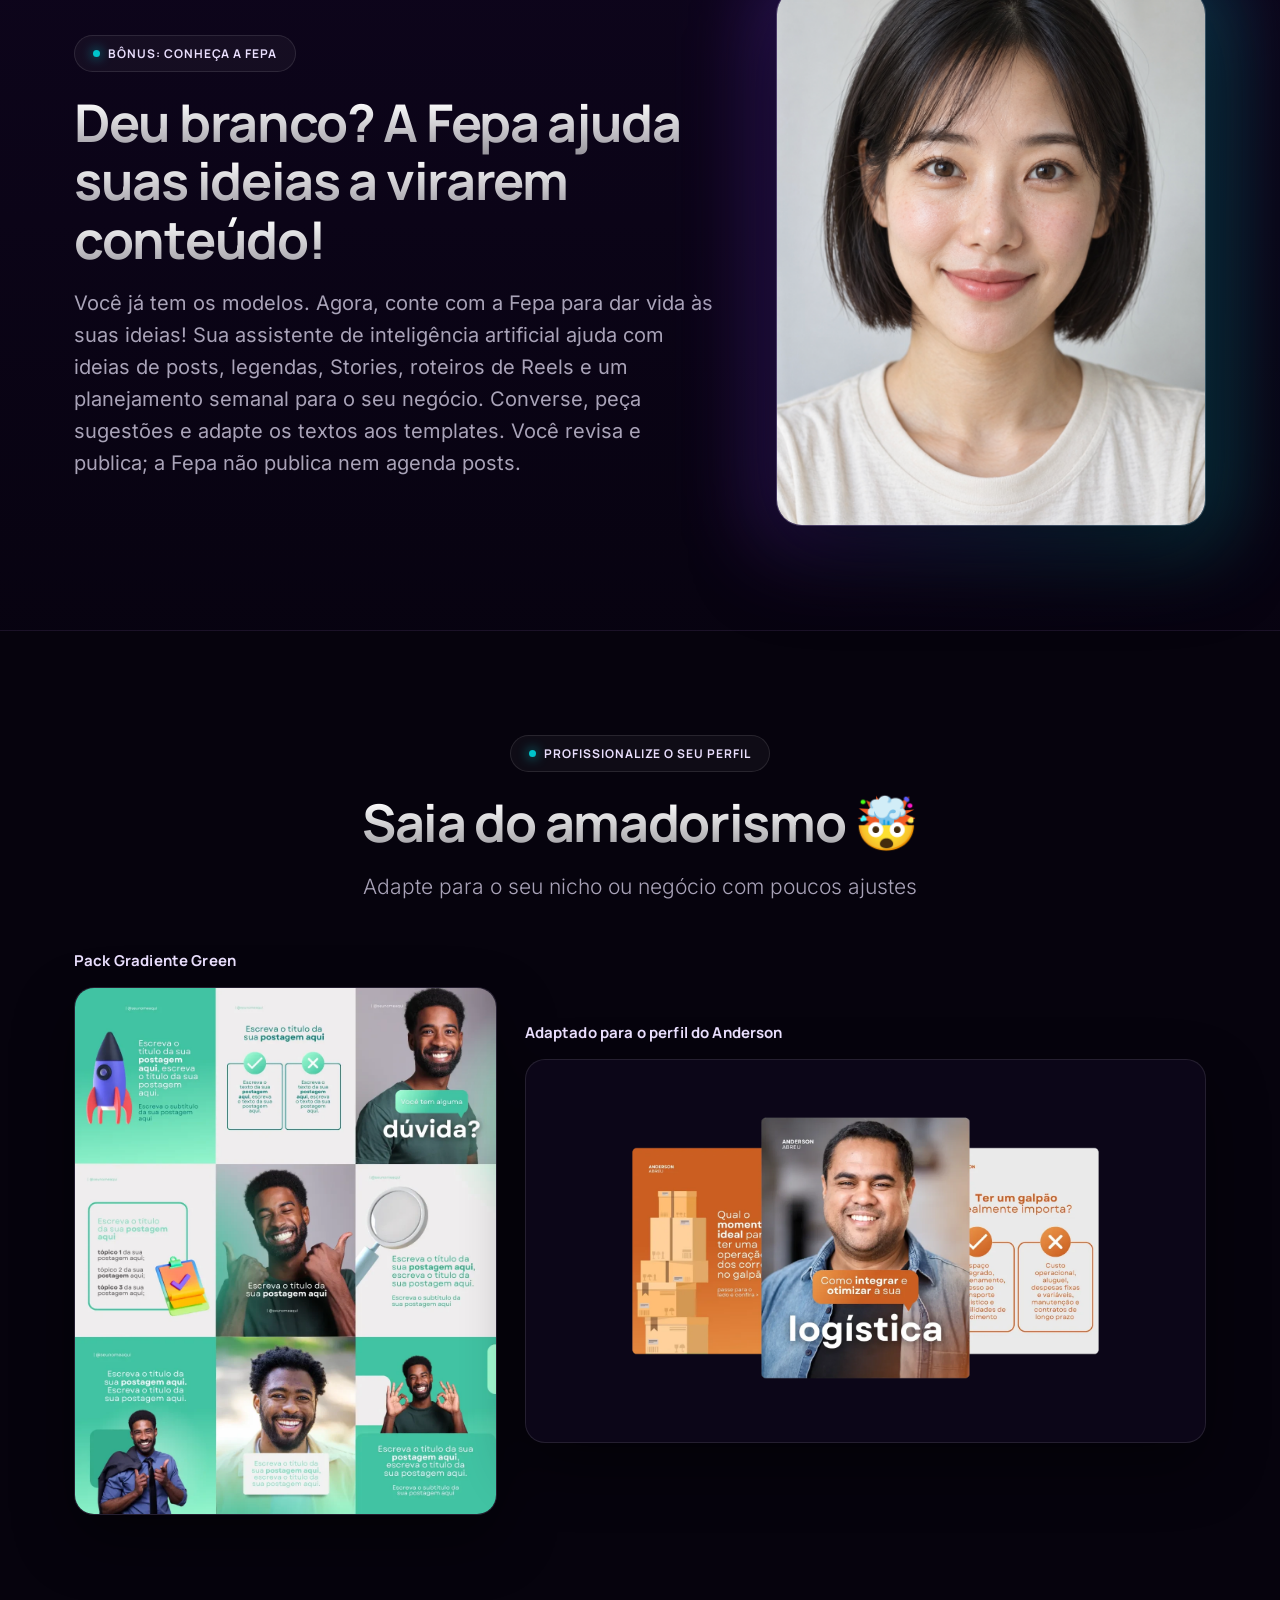
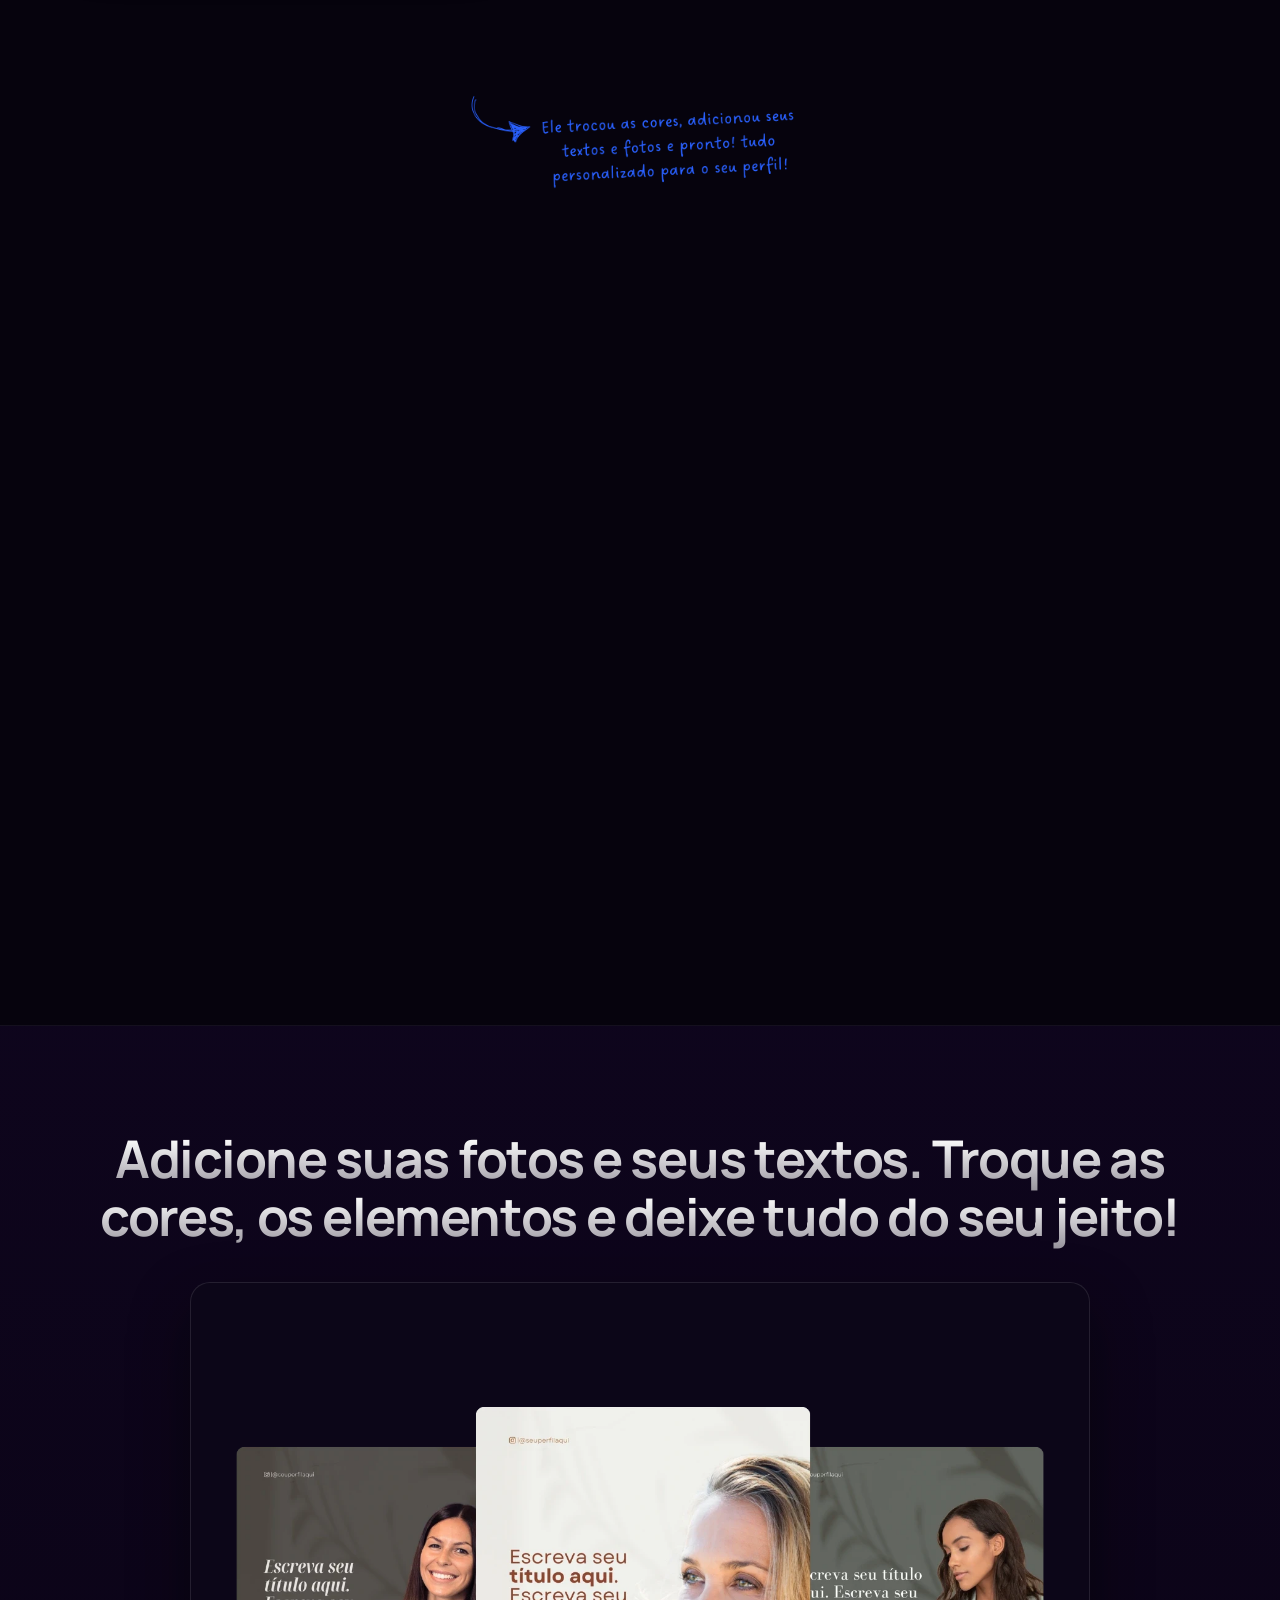
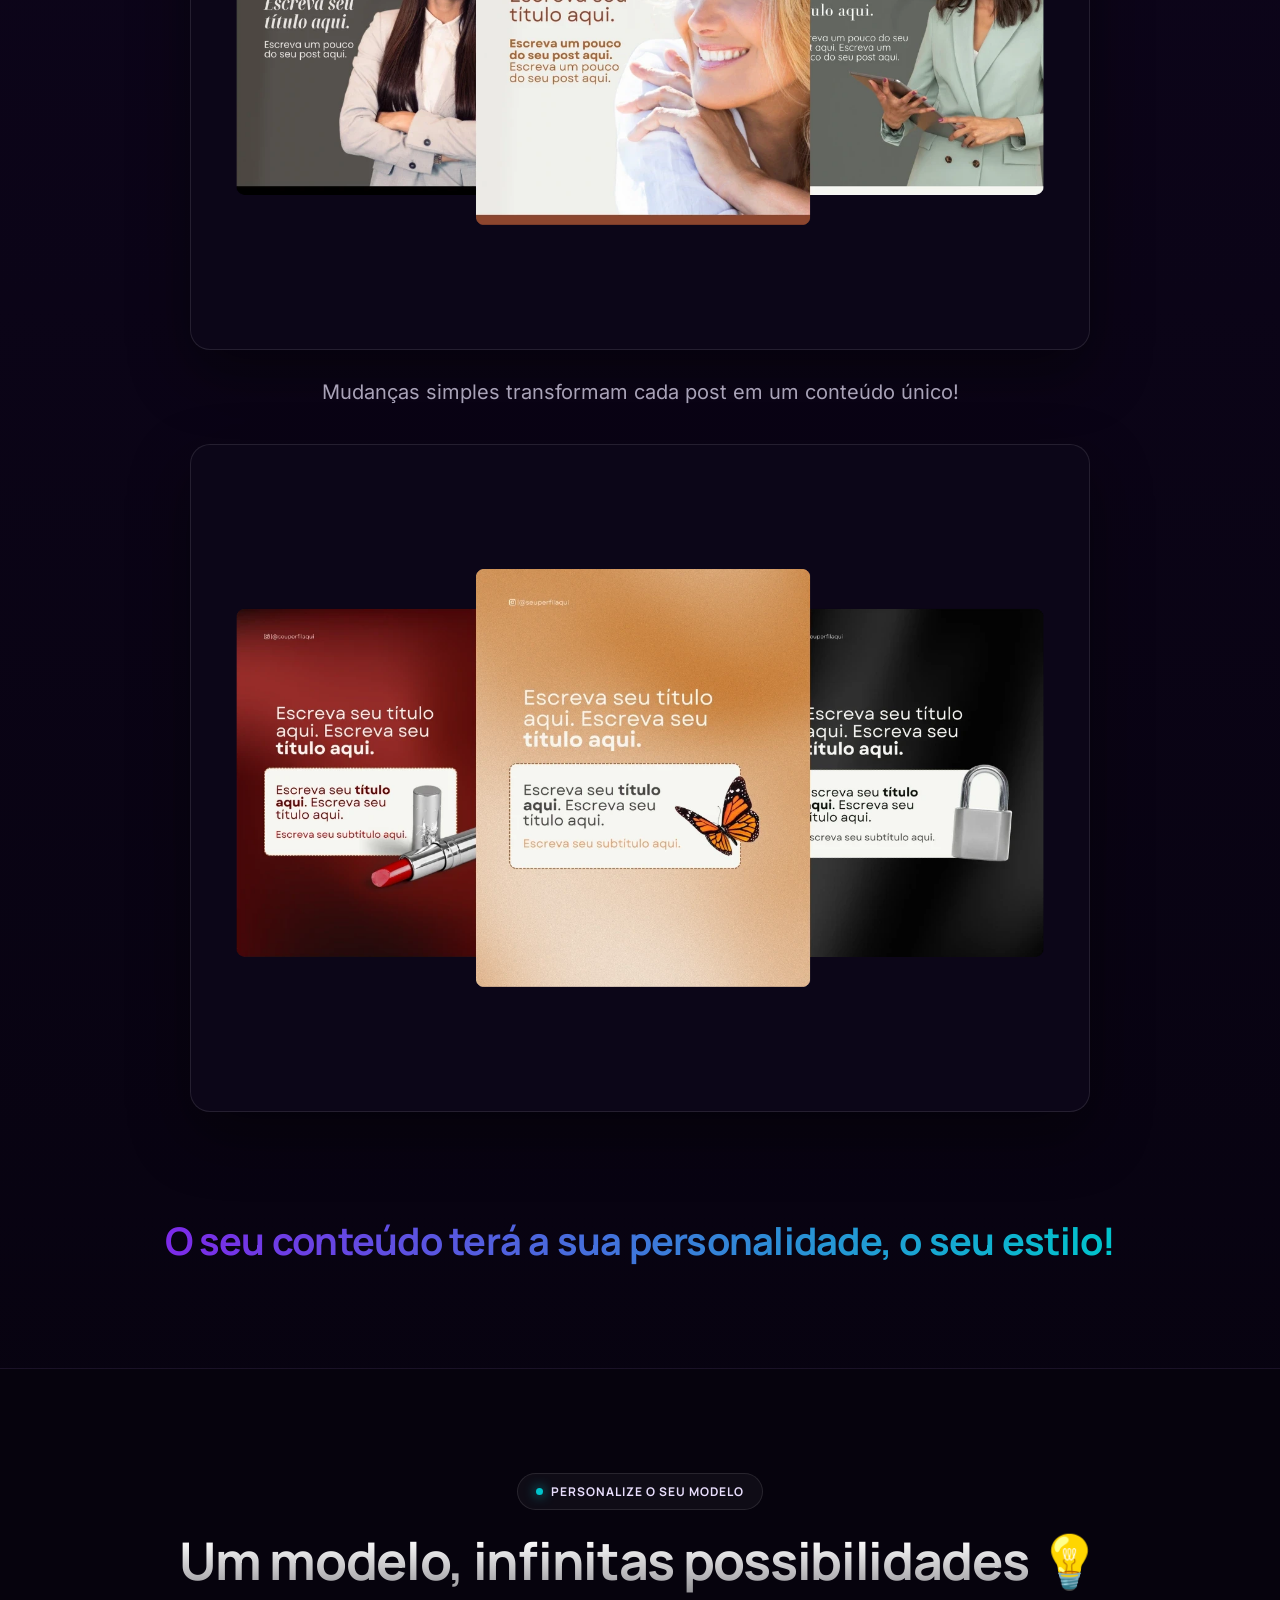
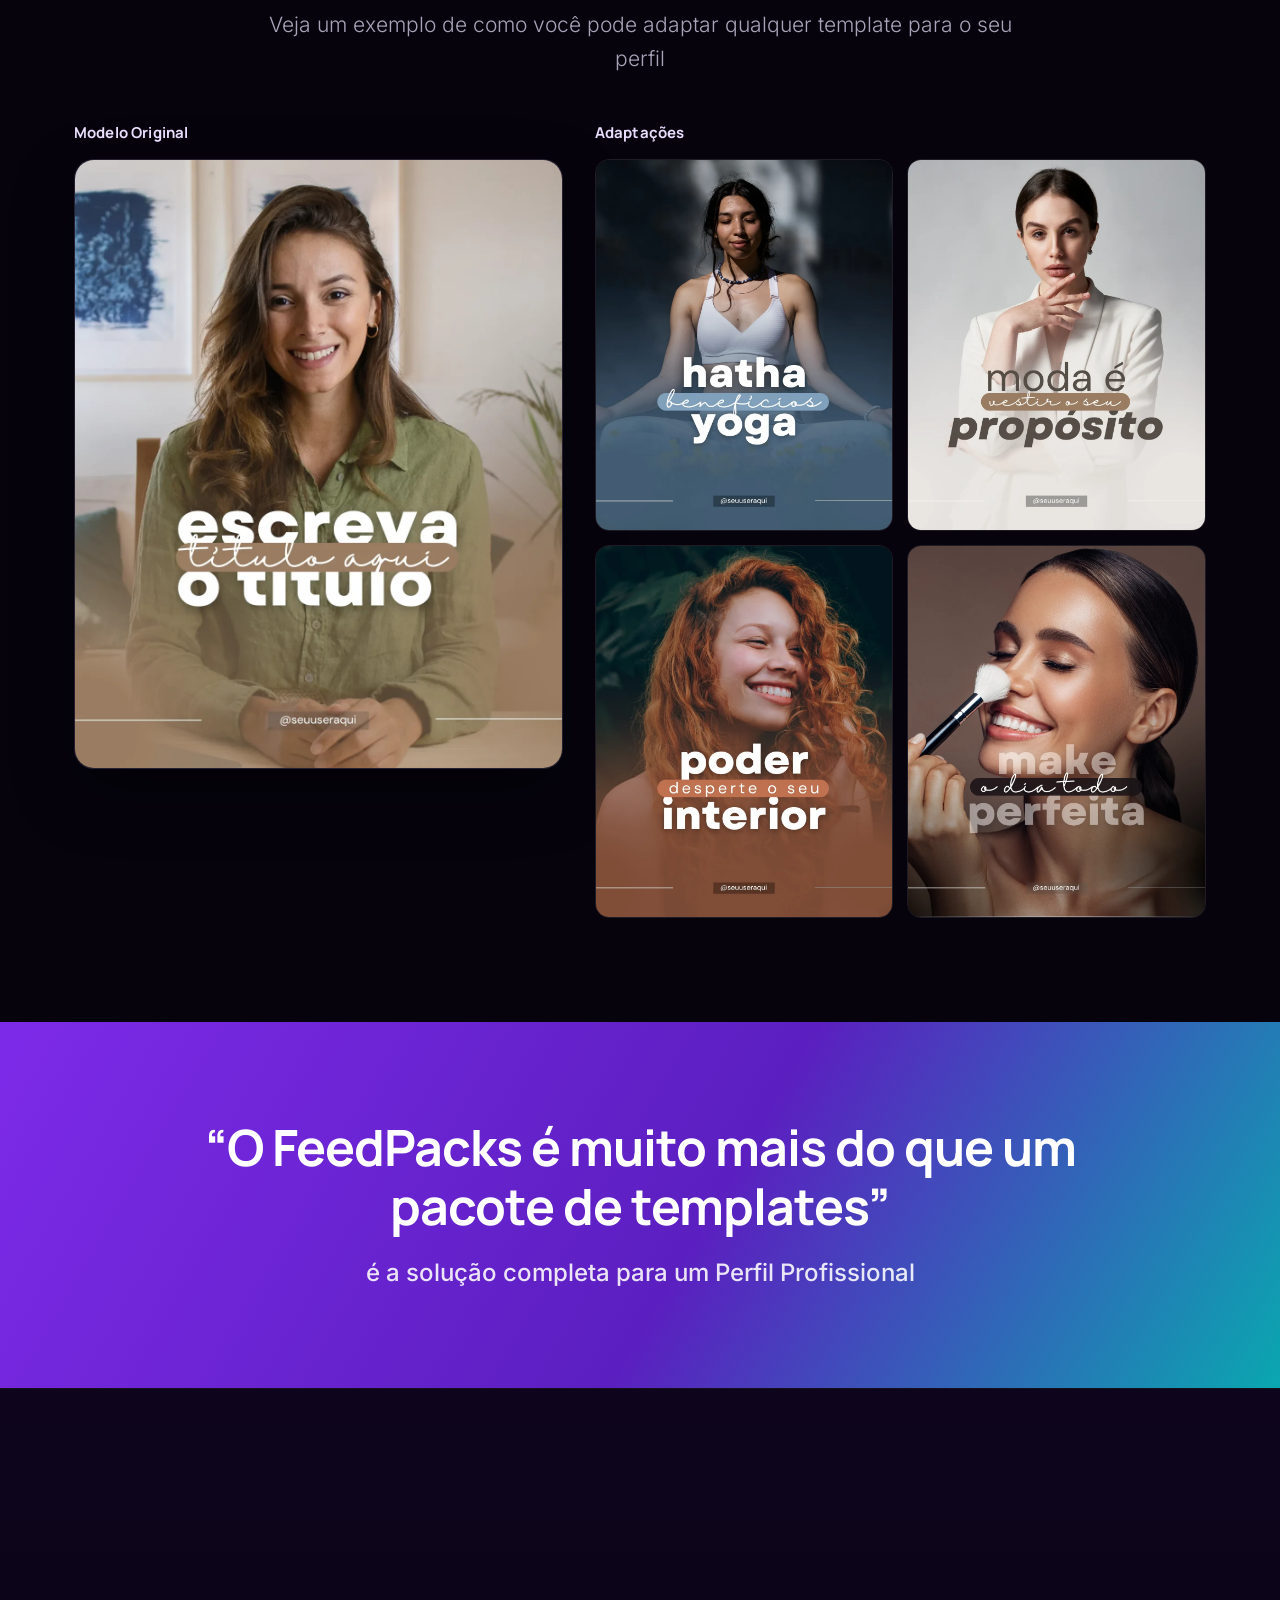
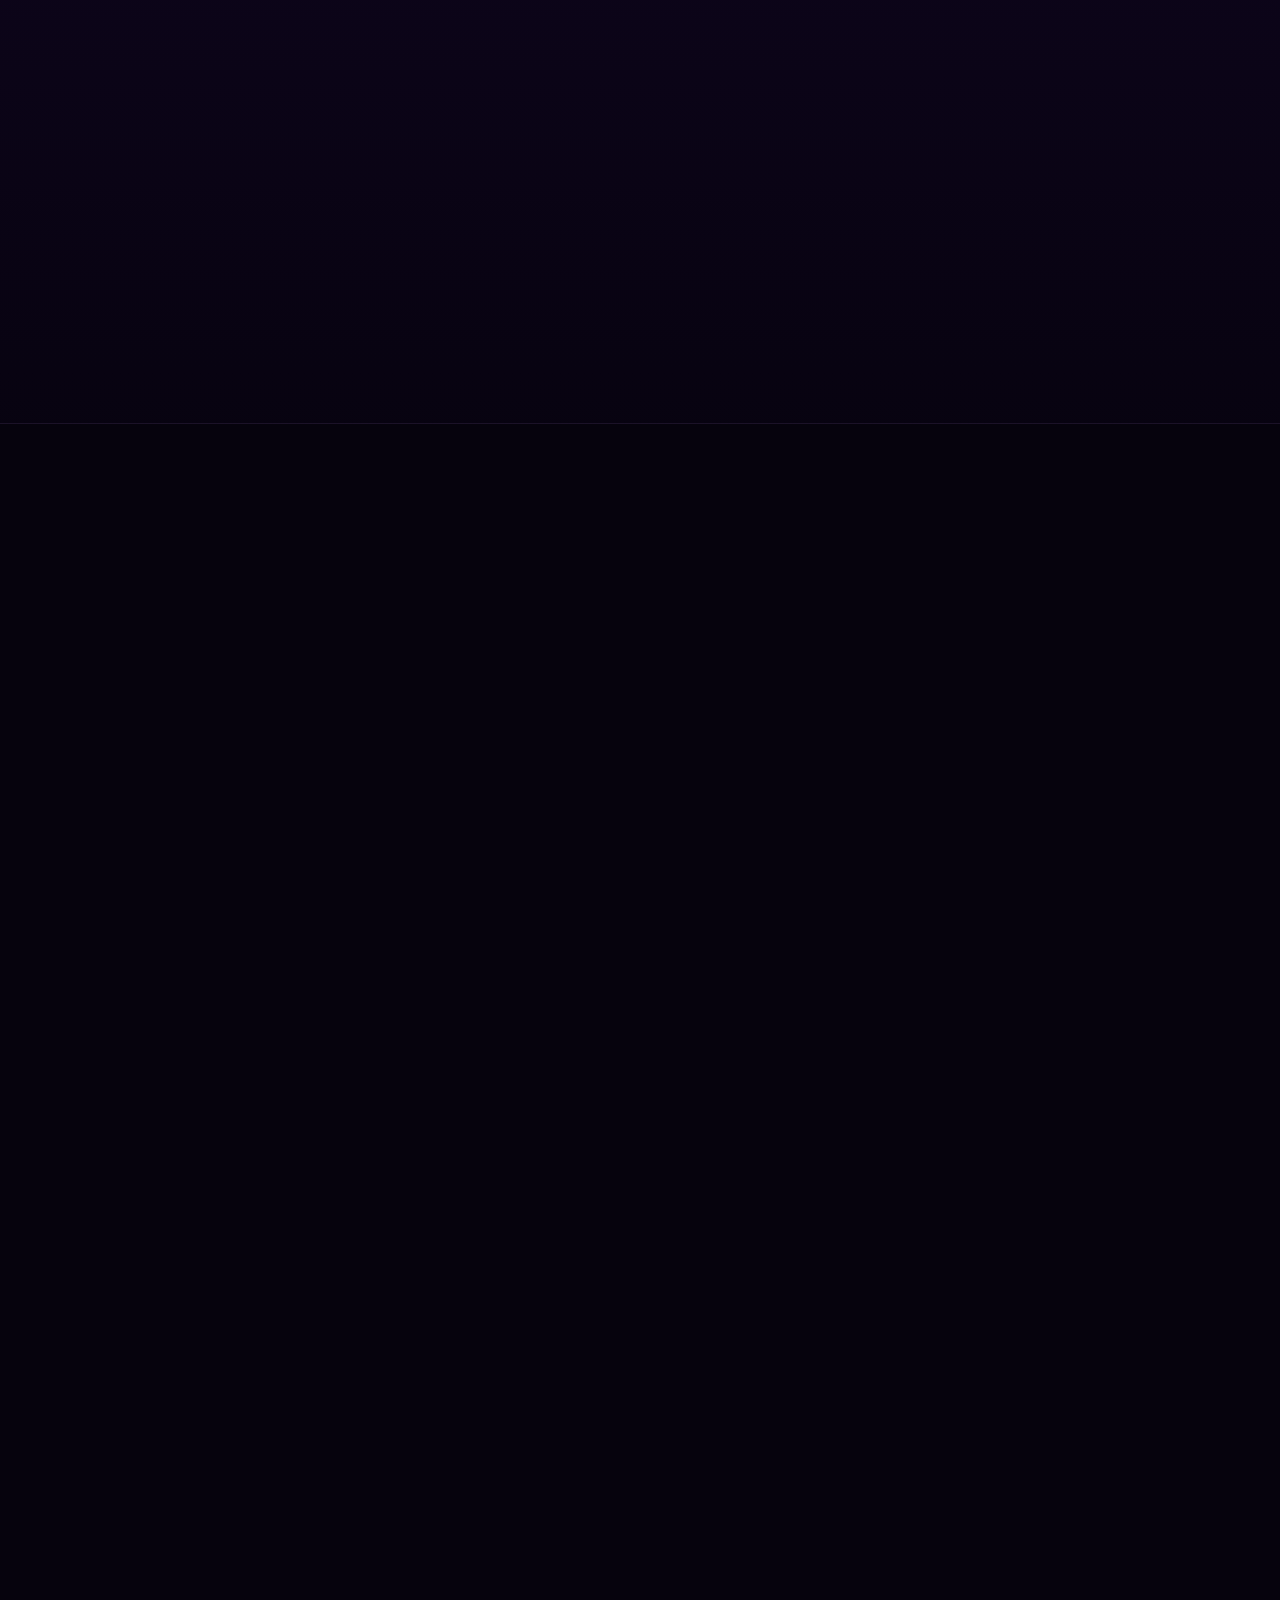
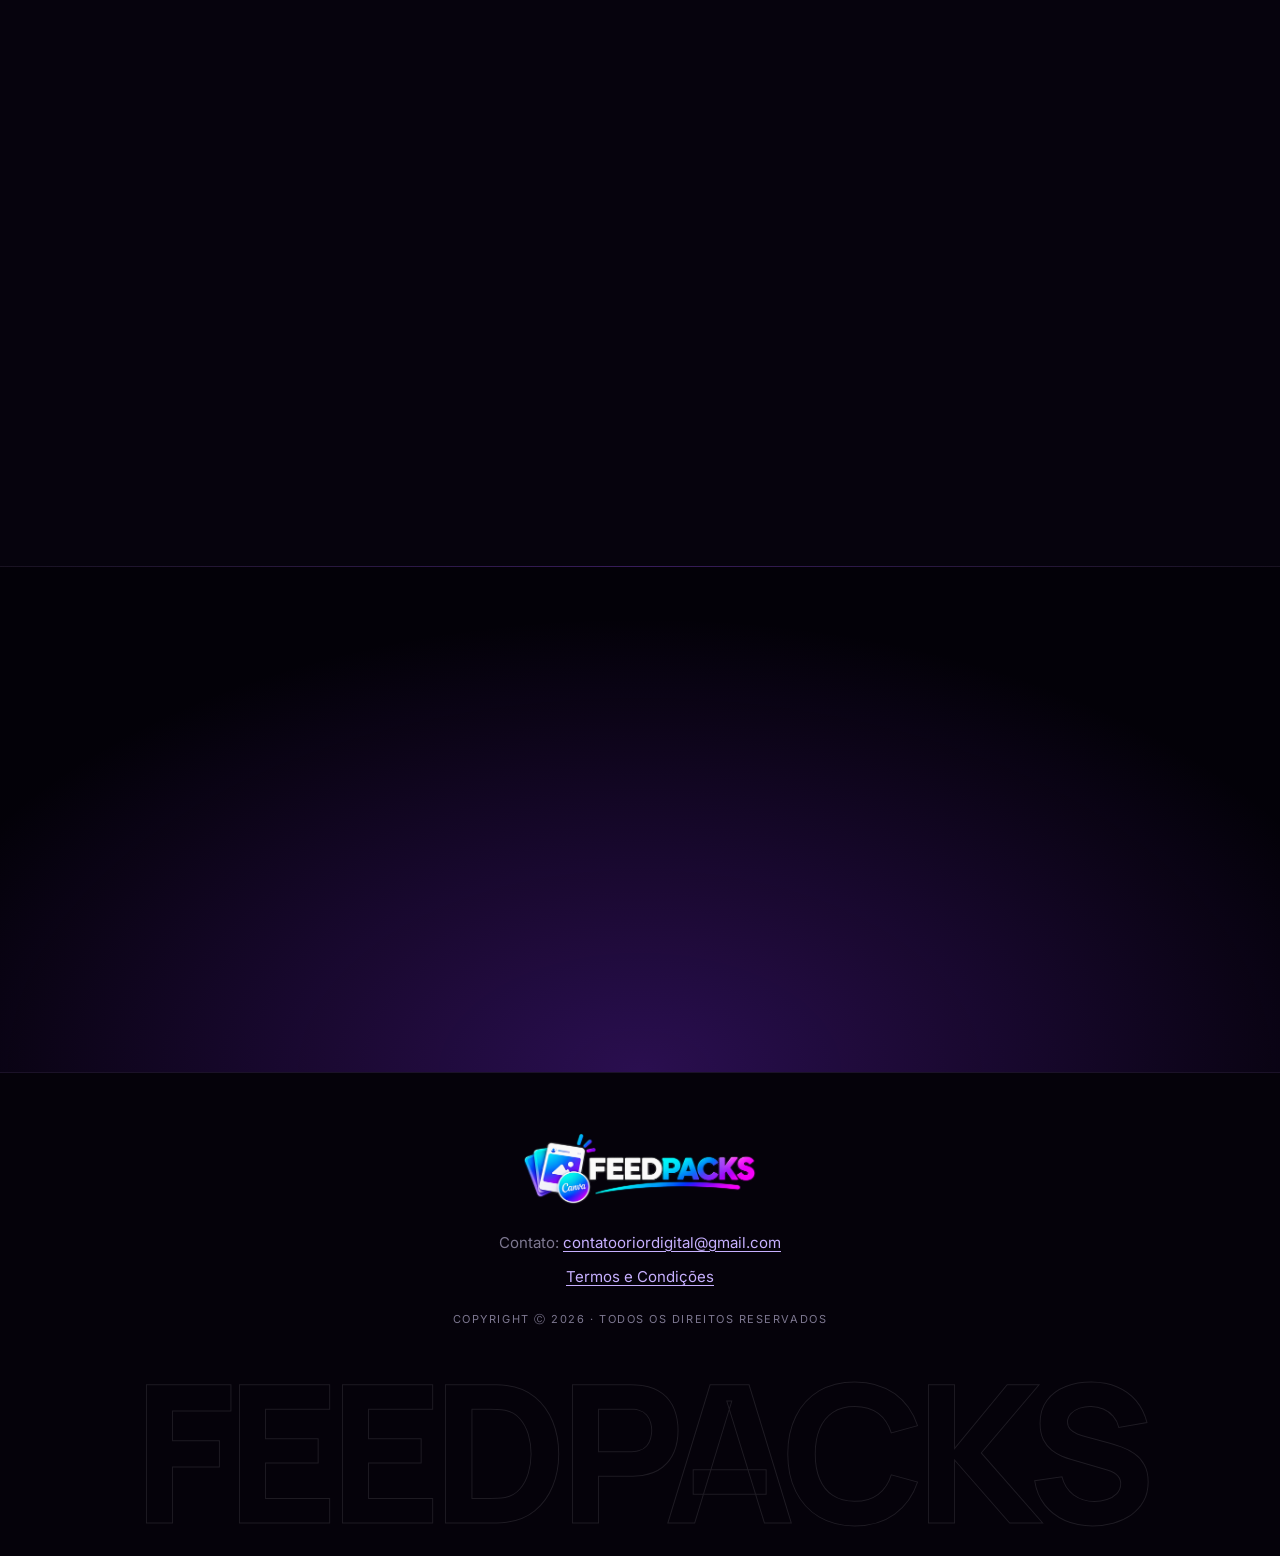
==== commit 6db117eb: "Pixel/CAPI: envia external_id, fbc/fbp, localizacao (hash) e referrer nas duas paginas Co-Authored-B" ====
--- a/v2/index.html
+++ b/v2/index.html
@@ -225,18 +225,27 @@
 </style>
 <script>/*lp-pixel*/
 (function(){var PIXEL_ID='1771306594128256';window.__lpPixel=PIXEL_ID;if(!PIXEL_ID)return;
+function ck(n){var m=document.cookie.match('(?:^|; )'+n+'=([^;]*)');return m?decodeURIComponent(m[1]):''}
+function setck(n,v,days){try{document.cookie=n+'='+encodeURIComponent(v)+';max-age='+days*86400+';path=/;SameSite=Lax'+(location.protocol==='https:'?';Secure':'')}catch(e){}}
+function st(){try{return JSON.parse(localStorage.getItem('lp_utms')||'{}')}catch(e){return{}}}
+/* id proprio e persistente do visitante (external_id): melhora a correspondencia de eventos */
+function eid(){var v=ck('lp_eid');try{v=v||localStorage.getItem('lp_eid')}catch(e){}
+ if(!v){v=(window.crypto&&crypto.randomUUID)?crypto.randomUUID():('e'+Date.now().toString(36)+Math.random().toString(36).slice(2,12))}
+ setck('lp_eid',v,365);try{localStorage.setItem('lp_eid',v)}catch(e){}return v}
+/* cookie _fbc a partir do fbclid da URL (o pixel mantem/renova o _fbp) */
+function fbcFromUrl(){var id=new URLSearchParams(location.search).get('fbclid');if(!id)return '';var c=ck('_fbc');if(c&&c.split('.').pop()===id)return c;c='fb.1.'+Date.now()+'.'+id;setck('_fbc',c,90);return c}
+var EID=eid();fbcFromUrl();
 !function(f,b,e,v,n,t,s){if(f.fbq)return;n=f.fbq=function(){n.callMethod?n.callMethod.apply(n,arguments):n.queue.push(arguments)};if(!f._fbq)f._fbq=n;n.push=n;n.loaded=!0;n.version='2.0';n.queue=[];t=b.createElement(e);t.async=!0;t.src=v;s=b.getElementsByTagName(e)[0];s.parentNode.insertBefore(t,s)}(window,document,'script','https://connect.facebook.net/en_US/fbevents.js');
-fbq('init',PIXEL_ID);
-function ck(n){var m=document.cookie.match('(?:^|; )'+n+'=([^;]*)');return m?decodeURIComponent(m[1]):''}
-function fbc(){var c=ck('_fbc');if(c)return c;var id=new URLSearchParams(location.search).get('fbclid');return id?'fb.1.'+Date.now()+'.'+id:''}
-function st(){try{return JSON.parse(localStorage.getItem('lp_utms')||'{}')}catch(e){return{}}}
+fbq('init',PIXEL_ID,{external_id:EID});
 /* mesmo event_id no pixel e na API de Conversoes: a Meta deduplica */
-window.__lpTrack=function(name){var id='lp'+Date.now().toString(36)+Math.random().toString(36).slice(2,10),sent=false;
+window.__lpTrack=function(name){var id='lp'+Date.now().toString(36)+Math.random().toString(36).slice(2,10),sent=false,tries=0;
  try{fbq('track',name,{},{eventID:id})}catch(e){}
  /* API de Conversoes: so depois que a pagina carregou (fora do caminho critico); sendBeacon nao bloqueia nada */
- function send(){if(sent)return;sent=true;var u=st(),d={event_name:name,event_id:id,url:location.href,fbp:ck('_fbp'),fbc:fbc()};['utm_source','utm_medium','utm_campaign','utm_content','utm_term'].forEach(function(k){if(u[k])d[k]=u[k]});
+ function send(){if(sent)return;sent=true;var u=st(),d={event_name:name,event_id:id,url:location.href,referrer:document.referrer,external_id:EID,fbp:ck('_fbp'),fbc:ck('_fbc')||fbcFromUrl()};['utm_source','utm_medium','utm_campaign','utm_content','utm_term'].forEach(function(k){if(u[k])d[k]=u[k]});
   var j=JSON.stringify(d);try{if(!(navigator.sendBeacon&&navigator.sendBeacon('/api/meta',new Blob([j],{type:'application/json'}))))fetch('/api/meta',{method:'POST',headers:{'Content-Type':'application/json'},body:j,keepalive:true}).catch(function(){})}catch(e){}}
- function later(){(window.requestIdleCallback||function(f){setTimeout(f,1200)})(send,{timeout:3000})}
+ /* espera o pixel gravar o cookie _fbp (ate ~2s) antes de enviar */
+ function wait(){if(sent)return;if(ck('_fbp')||++tries>5)send();else setTimeout(wait,400)}
+ function later(){(window.requestIdleCallback||function(f){setTimeout(f,1200)})(wait,{timeout:3000})}
  if(document.readyState==='complete')later();else addEventListener('load',later);
  addEventListener('pagehide',send)};
 __lpTrack('PageView')})();
